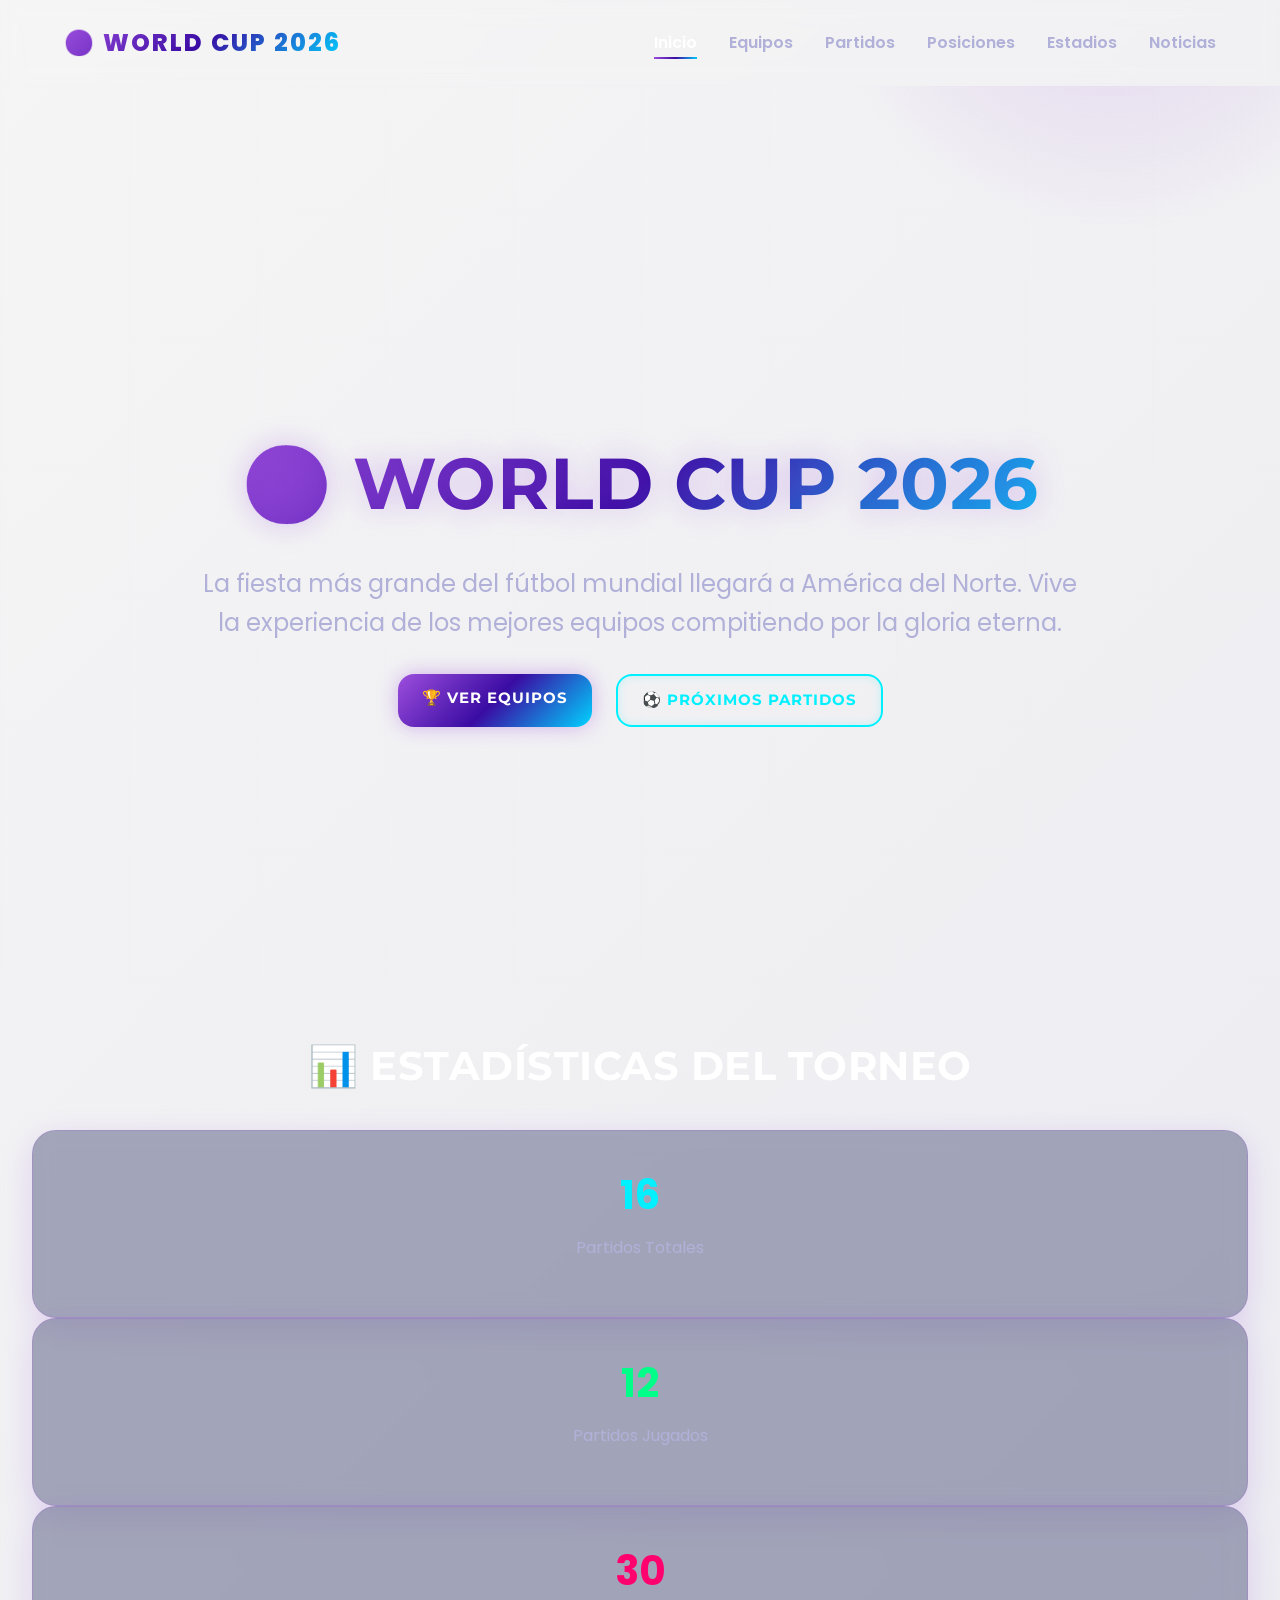
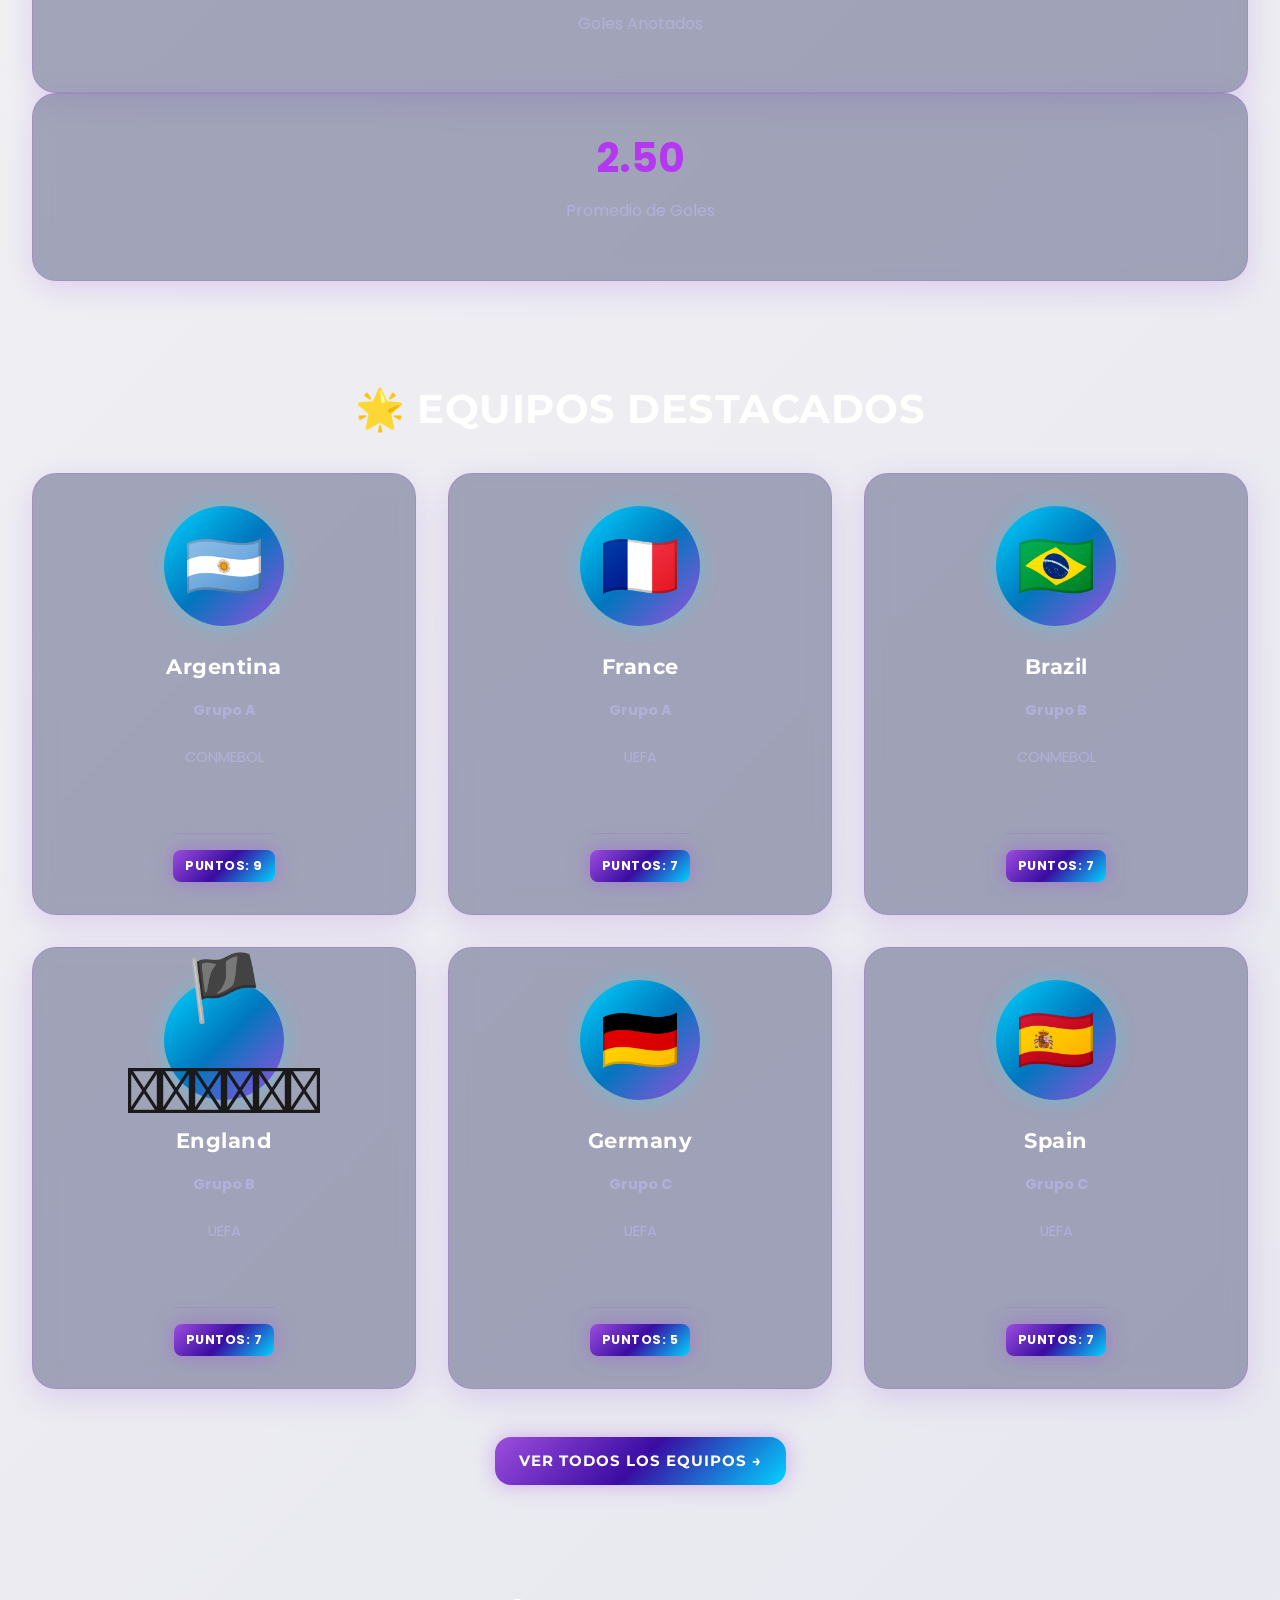
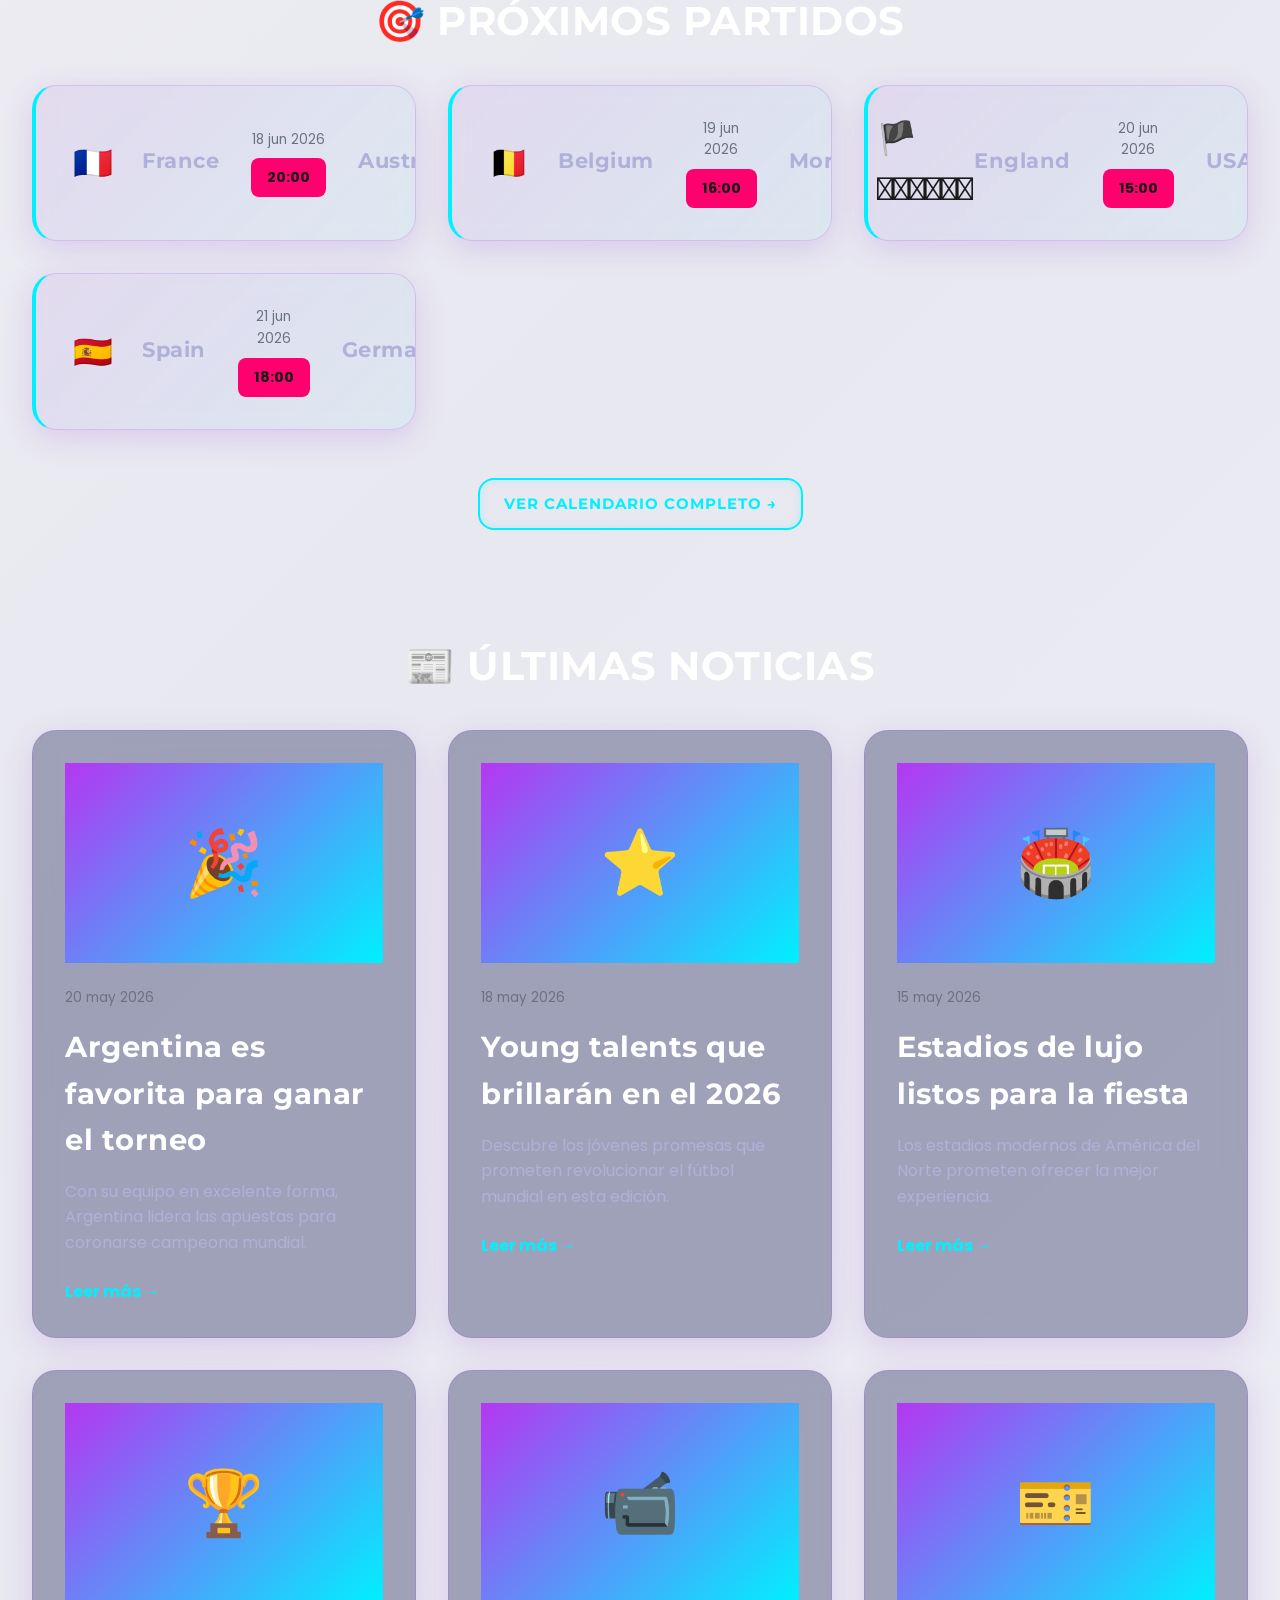
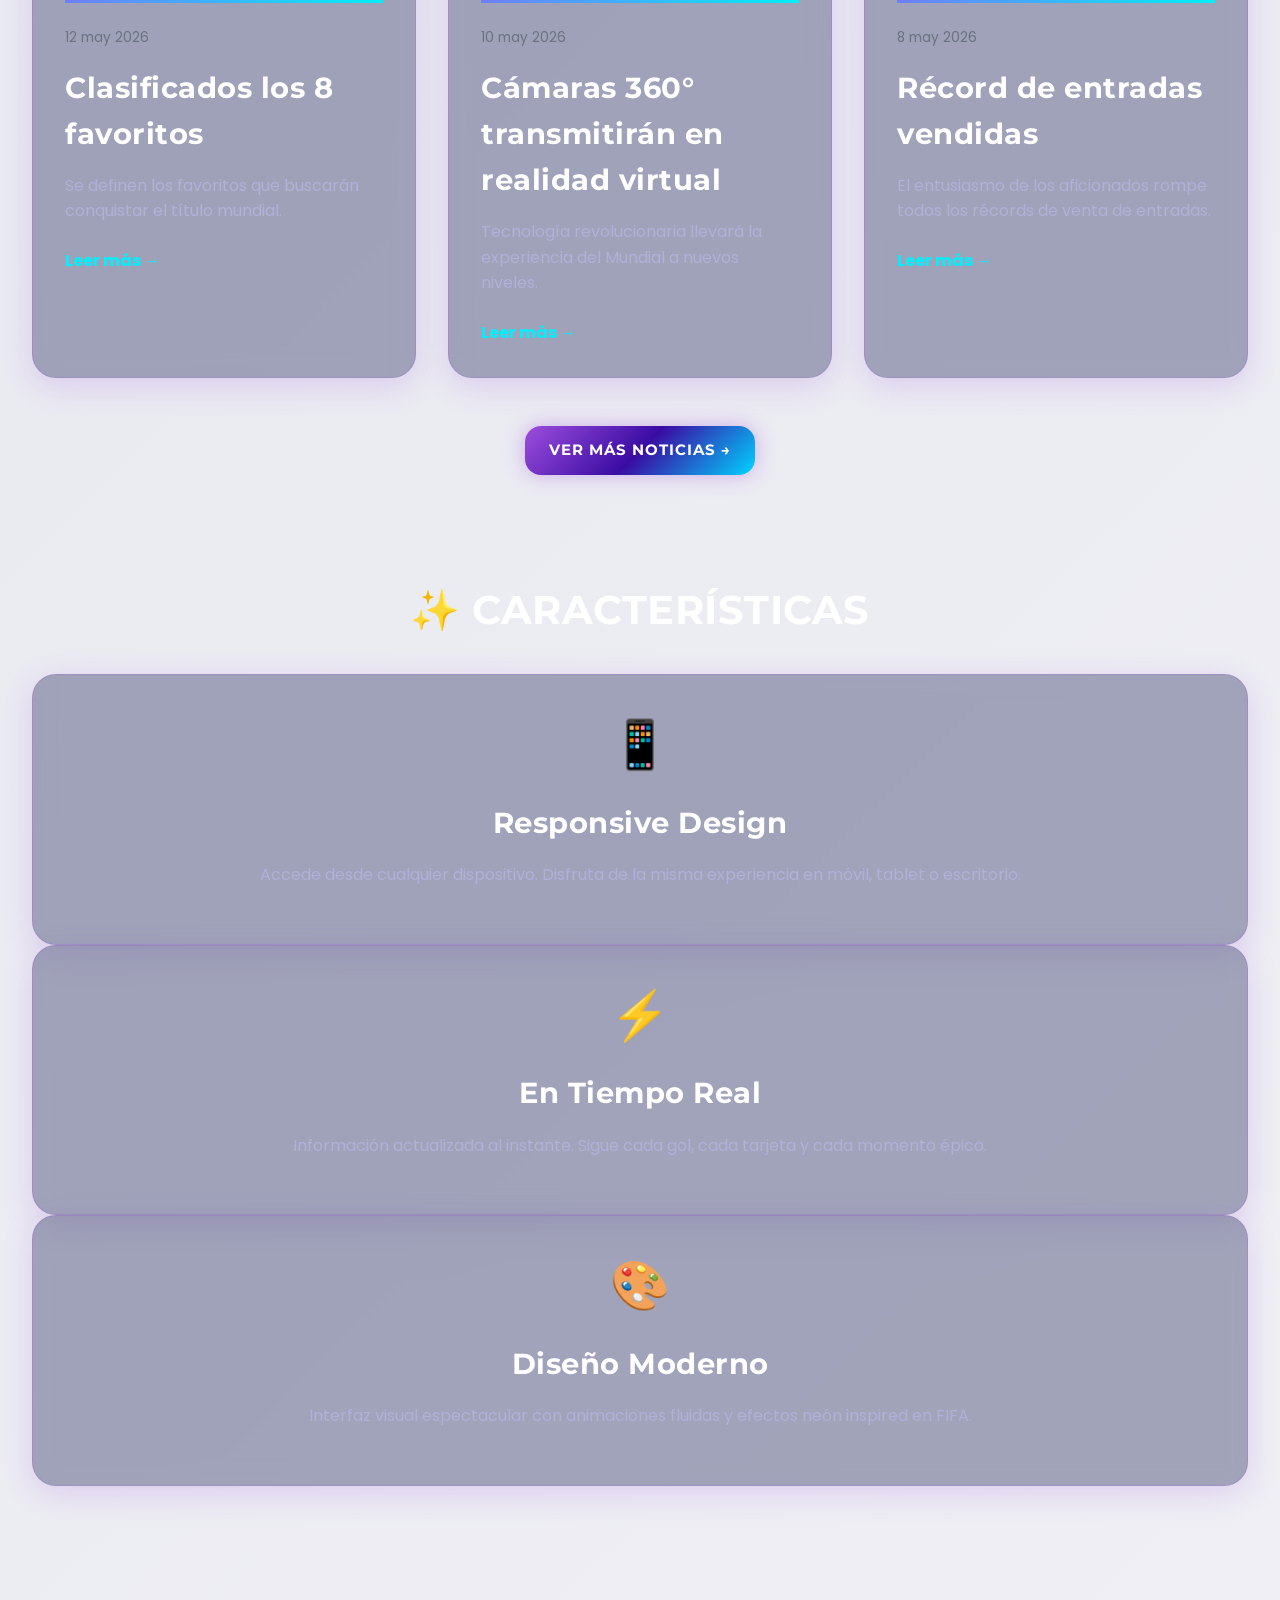
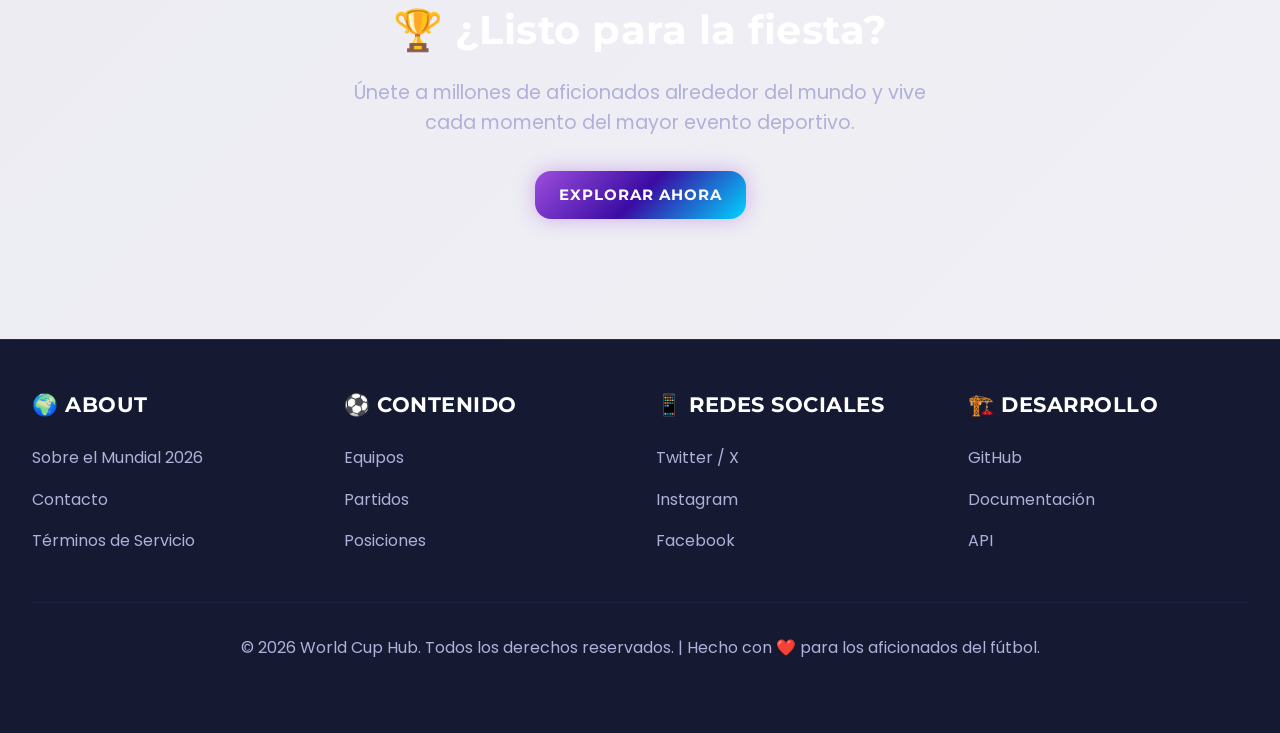
==== index.html @ 39914331 "Commit inicial del proyecto" ====
<!DOCTYPE html>
<html lang="es">
<head>
  <meta charset="UTF-8" />
  <meta name="viewport" content="width=device-width, initial-scale=1.0" />
  <meta name="description" content="World Cup 2026 Hub - Tu fuente oficial de información del Mundial" />
  <meta name="keywords" content="World Cup 2026, Qatar, Fútbol, FIFA" />
  <meta name="author" content="World Cup 2026 Hub" />

  <!-- Favicon (Emoji) -->
  <link rel="icon" href="data:image/svg+xml,<svg xmlns='http://www.w3.org/2000/svg' viewBox='0 0 100 100'><text y='75' font-size='75'>⚽</text></svg>" />

  <!-- Título -->
  <title>⚽ World Cup 2026 Hub - Seguimiento Oficial del Mundial</title>

  <!-- Google Fonts -->
  <link rel="preconnect" href="https://fonts.googleapis.com" />
  <link rel="preconnect" href="https://fonts.gstatic.com" crossorigin />
  <link
    href="https://fonts.googleapis.com/css2?family=Poppins:wght@300;400;600;700;800&family=Montserrat:wght@400;700;800;900&family=Bebas+Neue&display=swap"
    rel="stylesheet"
  />

  <!-- CSS -->
  <link rel="stylesheet" href="css/styles.css" />
  <link rel="stylesheet" href="css/animations.css" />
  <link rel="stylesheet" href="css/responsive.css" />

  <!-- Meta tags para redes sociales -->
  <meta property="og:title" content="World Cup 2026 Hub" />
  <meta property="og:description" content="Tu fuente oficial de información del Mundial FIFA 2026" />
  <meta property="og:type" content="website" />
</head>
<body>
  <!-- ===== NAVBAR ===== -->
  <navbar>
    <div class="container">
      <div class="navbar">
        <a href="index.html" class="nav-brand">
          ⚽ World Cup 2026
        </a>

        <ul class="nav-links">
          <li><a href="index.html" class="active">Inicio</a></li>
          <li><a href="pages/teams.html">Equipos</a></li>
          <li><a href="pages/matches.html">Partidos</a></li>
          <li><a href="pages/standings.html">Posiciones</a></li>
          <li><a href="pages/stadiums.html">Estadios</a></li>
          <li><a href="pages/news.html">Noticias</a></li>
        </ul>
      </div>
    </div>
  </navbar>

  <!-- ===== HERO SECTION ===== -->
  <section class="hero">
    <div class="container">
      <div class="hero-content">
        <h1>🌍 WORLD CUP 2026</h1>

        <p>
          La fiesta más grande del fútbol mundial llegará a América del Norte.
          Vive la experiencia de los mejores equipos compitiendo por la gloria eterna.
        </p>

        <div class="hero-buttons">
          <a href="pages/teams.html" class="btn btn-primary">
            🏆 VER EQUIPOS
          </a>
          <a href="pages/matches.html" class="btn btn-secondary">
            ⚽ PRÓXIMOS PARTIDOS
          </a>
        </div>
      </div>
    </div>
  </section>

  <!-- ===== ESTADÍSTICAS ===== -->
  <section class="section">
    <div class="container">
      <h2 class="text-center" style="margin-bottom: 2rem;">📊 ESTADÍSTICAS DEL TORNEO</h2>
      <div id="stats-container"></div>
    </div>
  </section>

  <!-- ===== EQUIPOS DESTACADOS ===== -->
  <section class="section">
    <div class="container">
      <h2 class="text-center" style="margin-bottom: 2rem;">🌟 EQUIPOS DESTACADOS</h2>
      <div id="teams-grid" class="grid"></div>

      <div style="text-align: center; margin-top: 2rem;">
        <a href="pages/teams.html" class="btn btn-primary">VER TODOS LOS EQUIPOS →</a>
      </div>
    </div>
  </section>

  <!-- ===== PRÓXIMOS PARTIDOS ===== -->
  <section class="section">
    <div class="container">
      <h2 class="text-center" style="margin-bottom: 2rem;">🎯 PRÓXIMOS PARTIDOS</h2>
      <div id="matches-grid" class="grid"></div>

      <div style="text-align: center; margin-top: 2rem;">
        <a href="pages/matches.html" class="btn btn-secondary">VER CALENDARIO COMPLETO →</a>
      </div>
    </div>
  </section>

  <!-- ===== NOTICIAS ===== -->
  <section class="section">
    <div class="container">
      <h2 class="text-center" style="margin-bottom: 2rem;">📰 ÚLTIMAS NOTICIAS</h2>
      <div id="news-grid" class="grid"></div>

      <div style="text-align: center; margin-top: 2rem;">
        <a href="pages/news.html" class="btn btn-primary">VER MÁS NOTICIAS →</a>
      </div>
    </div>
  </section>

  <!-- ===== CARACTERÍSTICAS ===== -->
  <section class="section">
    <div class="container">
      <h2 class="text-center" style="margin-bottom: 2rem;">✨ CARACTERÍSTICAS</h2>

      <div class="grid-3">
        <div class="card">
          <div style="font-size: 3rem; text-align: center; margin-bottom: 1rem;">📱</div>
          <h3 style="text-align: center; color: var(--text-primary); margin-bottom: 1rem;">Responsive Design</h3>
          <p style="text-align: center;">
            Accede desde cualquier dispositivo. Disfruta de la misma experiencia en móvil, tablet o escritorio.
          </p>
        </div>

        <div class="card">
          <div style="font-size: 3rem; text-align: center; margin-bottom: 1rem;">⚡</div>
          <h3 style="text-align: center; color: var(--text-primary); margin-bottom: 1rem;">En Tiempo Real</h3>
          <p style="text-align: center;">
            Información actualizada al instante. Sigue cada gol, cada tarjeta y cada momento épico.
          </p>
        </div>

        <div class="card">
          <div style="font-size: 3rem; text-align: center; margin-bottom: 1rem;">🎨</div>
          <h3 style="text-align: center; color: var(--text-primary); margin-bottom: 1rem;">Diseño Moderno</h3>
          <p style="text-align: center;">
            Interfaz visual espectacular con animaciones fluidas y efectos neón inspired en FIFA.
          </p>
        </div>
      </div>
    </div>
  </section>

  <!-- ===== CTA FINAL ===== -->
  <section class="section" style="text-align: center; padding: 4rem 0;">
    <div class="container">
      <h2 style="margin-bottom: 1rem;">🏆 ¿Listo para la fiesta?</h2>
      <p style="font-size: 1.2rem; margin-bottom: 2rem; max-width: 600px; margin-left: auto; margin-right: auto;">
        Únete a millones de aficionados alrededor del mundo y vive cada momento del mayor evento deportivo.
      </p>

      <a href="pages/teams.html" class="btn btn-primary btn-glow">EXPLORAR AHORA</a>
    </div>
  </section>

  <!-- ===== FOOTER ===== -->
  <footer>
    <div class="container">
      <div class="footer-content">
        <div class="footer-section">
          <h4>🌍 ABOUT</h4>
          <ul>
            <li><a href="#">Sobre el Mundial 2026</a></li>
            <li><a href="#">Contacto</a></li>
            <li><a href="#">Términos de Servicio</a></li>
          </ul>
        </div>

        <div class="footer-section">
          <h4>⚽ CONTENIDO</h4>
          <ul>
            <li><a href="pages/teams.html">Equipos</a></li>
            <li><a href="pages/matches.html">Partidos</a></li>
            <li><a href="pages/standings.html">Posiciones</a></li>
          </ul>
        </div>

        <div class="footer-section">
          <h4>📱 REDES SOCIALES</h4>
          <ul>
            <li><a href="#">Twitter / X</a></li>
            <li><a href="#">Instagram</a></li>
            <li><a href="#">Facebook</a></li>
          </ul>
        </div>

        <div class="footer-section">
          <h4>🏗️ DESARROLLO</h4>
          <ul>
            <li><a href="#">GitHub</a></li>
            <li><a href="#">Documentación</a></li>
            <li><a href="#">API</a></li>
          </ul>
        </div>
      </div>

      <div class="footer-bottom">
        <p>© 2026 World Cup Hub. Todos los derechos reservados. | Hecho con ❤️ para los aficionados del fútbol.</p>
      </div>
    </div>
  </footer>

  <!-- Scripts -->
  <script src="js/api.js"></script>
  <script src="js/app.js"></script>
</body>
</html>
---- css/styles.css ----
/* ==========================================
   WORLD CUP 2026 HUB - Estilos Principales
   ========================================== */

/* ===== VARIABLES CSS ===== */
:root {
  /* Colores principales */
  --primary-dark: #0a0e27;
  --secondary-dark: #1a1f3a;
  --tertiary-dark: #2d3561;
  
  /* Gradientes neón */
  --gradient-primary: linear-gradient(135deg, #9d4edd 0%, #3a0ca3 50%, #00d4ff 100%);
  --gradient-secondary: linear-gradient(135deg, #ff006e 0%, #fb5607 50%, #ffbe0b 100%);
  --gradient-accent: linear-gradient(135deg, #00d4ff 0%, #0077be 50%, #9d4edd 100%);
  
  /* Colores neón */
  --neon-cyan: #00f0ff;
  --neon-purple: #b537f2;
  --neon-pink: #ff006e;
  --neon-green: #00ff88;
  --neon-orange: #ff6b00;
  
  /* Colores de texto */
  --text-primary: #ffffff;
  --text-secondary: #b0b0d9;
  --text-tertiary: #6b7280;
  
  /* Sombras y efectos */
  --shadow-sm: 0 4px 15px rgba(157, 78, 221, 0.1);
  --shadow-md: 0 8px 30px rgba(157, 78, 221, 0.2);
  --shadow-lg: 0 15px 50px rgba(157, 78, 221, 0.3);
  --glow-sm: 0 0 10px rgba(0, 240, 255, 0.3);
  --glow-md: 0 0 20px rgba(157, 78, 221, 0.5);
  
  /* Espaciados */
  --spacing-xs: 0.5rem;
  --spacing-sm: 1rem;
  --spacing-md: 1.5rem;
  --spacing-lg: 2rem;
  --spacing-xl: 3rem;
  
  /* Border radius */
  --radius-sm: 0.5rem;
  --radius-md: 1rem;
  --radius-lg: 1.5rem;
  
  /* Transiciones */
  --transition-fast: 0.2s ease-in-out;
  --transition-normal: 0.3s ease-in-out;
  --transition-slow: 0.5s ease-in-out;
}

/* ===== RESET Y TIPOGRAFÍA ===== */
* {
  margin: 0;
  padding: 0;
  box-sizing: border-box;
}

html {
  scroll-behavior: smooth;
}

body {
  font-family: 'Poppins', 'Segoe UI', sans-serif;
  background: linear-gradient(135deg, #0a0e27 0%, #1a1f3a 50%, #0f1633 100%);
  background-attachment: fixed;
  color: var(--text-primary);
  line-height: 1.6;
  overflow-x: hidden;
}

/* Eliminamos scrollbar feo y agregamos personalizado */
::-webkit-scrollbar {
  width: 10px;
}

::-webkit-scrollbar-track {
  background: rgba(157, 78, 221, 0.1);
}

::-webkit-scrollbar-thumb {
  background: var(--neon-purple);
  border-radius: 10px;
}

::-webkit-scrollbar-thumb:hover {
  background: var(--neon-cyan);
}

/* ===== TIPOGRAFÍA ===== */
h1, h2, h3, h4, h5, h6 {
  font-family: 'Montserrat', 'Arial Black', sans-serif;
  font-weight: 700;
  letter-spacing: 0.5px;
}

h1 {
  font-size: 3.5rem;
  background: var(--gradient-primary);
  -webkit-background-clip: text;
  -webkit-text-fill-color: transparent;
  background-clip: text;
  text-transform: uppercase;
  text-shadow: 0 0 30px rgba(157, 78, 221, 0.3);
}

h2 {
  font-size: 2.5rem;
  color: var(--text-primary);
  margin-bottom: var(--spacing-lg);
}

h3 {
  font-size: 1.8rem;
  color: var(--text-primary);
}

h4 {
  font-size: 1.3rem;
  color: var(--text-secondary);
}

p {
  color: var(--text-secondary);
  margin-bottom: var(--spacing-md);
}

/* ===== CONTAINER Y LAYOUT ===== */
.container {
  max-width: 1400px;
  margin: 0 auto;
  padding: 0 var(--spacing-lg);
}

.section {
  padding: var(--spacing-xl) 0;
}

/* ===== NAVBAR ===== */
navbar {
  position: sticky;
  top: 0;
  z-index: 1000;
  background: rgba(10, 14, 39, 0.95);
  backdrop-filter: blur(10px);
  border-bottom: 1px solid rgba(157, 78, 221, 0.2);
  box-shadow: 0 4px 30px rgba(0, 0, 0, 0.5);
}

.navbar {
  display: flex;
  justify-content: space-between;
  align-items: center;
  padding: var(--spacing-md) var(--spacing-lg);
}

.nav-brand {
  display: flex;
  align-items: center;
  gap: var(--spacing-sm);
  font-size: 1.5rem;
  font-weight: 800;
  background: var(--gradient-primary);
  -webkit-background-clip: text;
  -webkit-text-fill-color: transparent;
  background-clip: text;
  text-transform: uppercase;
  text-decoration: none;
  letter-spacing: 2px;
}

.nav-brand:hover {
  text-shadow: 0 0 20px rgba(157, 78, 221, 0.5);
}

.nav-links {
  display: flex;
  gap: var(--spacing-lg);
  list-style: none;
}

.nav-links a {
  color: var(--text-secondary);
  text-decoration: none;
  font-weight: 600;
  position: relative;
  transition: color var(--transition-normal);
}

.nav-links a::after {
  content: '';
  position: absolute;
  bottom: -5px;
  left: 0;
  width: 0;
  height: 2px;
  background: var(--gradient-primary);
  transition: width var(--transition-normal);
}

.nav-links a:hover {
  color: var(--text-primary);
}

.nav-links a:hover::after {
  width: 100%;
}

.nav-links a.active {
  color: var(--text-primary);
}

.nav-links a.active::after {
  width: 100%;
}

/* ===== BOTONES ===== */
.btn {
  display: inline-block;
  padding: 0.75rem 1.5rem;
  border: none;
  border-radius: var(--radius-md);
  font-family: 'Montserrat', sans-serif;
  font-weight: 700;
  font-size: 0.95rem;
  cursor: pointer;
  text-decoration: none;
  text-transform: uppercase;
  letter-spacing: 1px;
  transition: all var(--transition-normal);
  position: relative;
  overflow: hidden;
}

.btn::before {
  content: '';
  position: absolute;
  top: 50%;
  left: 50%;
  width: 0;
  height: 0;
  border-radius: 50%;
  background: rgba(255, 255, 255, 0.2);
  transform: translate(-50%, -50%);
  transition: width 0.5s, height 0.5s;
}

.btn:hover::before {
  width: 300px;
  height: 300px;
}

/* Botón primario */
.btn-primary {
  background: var(--gradient-primary);
  color: white;
  box-shadow: 0 0 20px rgba(157, 78, 221, 0.4);
}

.btn-primary:hover {
  box-shadow: 0 0 30px rgba(157, 78, 221, 0.7);
  transform: translateY(-2px);
}

/* Botón secundario */
.btn-secondary {
  background: transparent;
  color: var(--neon-cyan);
  border: 2px solid var(--neon-cyan);
  box-shadow: inset 0 0 10px rgba(0, 240, 255, 0.2);
}

.btn-secondary:hover {
  background: rgba(0, 240, 255, 0.1);
  box-shadow: inset 0 0 20px rgba(0, 240, 255, 0.4);
}

/* Botón outline */
.btn-outline {
  background: transparent;
  color: var(--text-primary);
  border: 2px solid var(--neon-purple);
}

.btn-outline:hover {
  background: var(--neon-purple);
  box-shadow: 0 0 20px rgba(181, 55, 242, 0.6);
}

/* ===== TARJETAS ===== */
.card {
  background: rgba(45, 53, 97, 0.4);
  border: 1px solid rgba(157, 78, 221, 0.2);
  border-radius: var(--radius-lg);
  padding: var(--spacing-lg);
  backdrop-filter: blur(10px);
  box-shadow: var(--shadow-md);
  transition: all var(--transition-normal);
  position: relative;
  overflow: hidden;
}

.card::before {
  content: '';
  position: absolute;
  top: -50%;
  left: -50%;
  width: 200%;
  height: 200%;
  background: radial-gradient(circle, rgba(157, 78, 221, 0.1) 0%, transparent 70%);
  opacity: 0;
  transition: opacity var(--transition-normal);
  pointer-events: none;
}

.card:hover {
  border-color: rgba(157, 78, 221, 0.5);
  box-shadow: 0 0 30px rgba(157, 78, 221, 0.3);
  transform: translateY(-5px);
}

.card:hover::before {
  opacity: 1;
}

/* ===== HERO SECTION ===== */
.hero {
  position: relative;
  height: 100vh;
  display: flex;
  align-items: center;
  justify-content: center;
  overflow: hidden;
  padding-top: 60px;
}

.hero::before {
  content: '';
  position: absolute;
  top: 0;
  left: 0;
  width: 100%;
  height: 100%;
  background: url('data:image/svg+xml,<svg xmlns="http://www.w3.org/2000/svg" viewBox="0 0 1200 600"><defs><pattern id="grid" width="40" height="40" patternUnits="userSpaceOnUse"><path d="M 40 0 L 0 0 0 40" fill="none" stroke="%239d4edd" stroke-width="0.5" opacity="0.1"/></pattern></defs><rect width="1200" height="600" fill="none"/><rect width="1200" height="600" fill="url(%23grid)"/></svg>');
  opacity: 0.1;
  z-index: 1;
}

.hero::after {
  content: '';
  position: absolute;
  top: -50%;
  right: -10%;
  width: 600px;
  height: 600px;
  background: radial-gradient(circle, rgba(157, 78, 221, 0.2) 0%, transparent 70%);
  border-radius: 50%;
  animation: float 20s ease-in-out infinite;
  z-index: 2;
}

.hero-content {
  position: relative;
  z-index: 10;
  text-align: center;
  max-width: 900px;
}

.hero h1 {
  font-size: 4.5rem;
  margin-bottom: var(--spacing-md);
  animation: slideDown 1s ease-out;
}

.hero p {
  font-size: 1.5rem;
  color: var(--text-secondary);
  margin-bottom: var(--spacing-lg);
  animation: slideUp 1s ease-out 0.2s both;
}

.hero-buttons {
  display: flex;
  gap: var(--spacing-md);
  justify-content: center;
  flex-wrap: wrap;
  animation: slideUp 1s ease-out 0.4s both;
}

/* ===== GRID DE TARJETAS ===== */
.grid {
  display: grid;
  grid-template-columns: repeat(auto-fit, minmax(300px, 1fr));
  gap: var(--spacing-lg);
  margin-bottom: var(--spacing-xl);
}

.grid-2 {
  grid-template-columns: repeat(auto-fit, minmax(400px, 1fr));
}

.grid-3 {
  grid-template-columns: repeat(auto-fit, minmax(350px, 1fr));
}

.grid-4 {
  grid-template-columns: repeat(auto-fit, minmax(280px, 1fr));
}

/* ===== EQUIPO CARD ===== */
.team-card {
  display: flex;
  flex-direction: column;
  align-items: center;
  text-align: center;
  padding: var(--spacing-lg);
  cursor: pointer;
}

.team-flag {
  width: 120px;
  height: 120px;
  border-radius: 50%;
  margin-bottom: var(--spacing-md);
  font-size: 4rem;
  display: flex;
  align-items: center;
  justify-content: center;
  background: var(--gradient-accent);
  box-shadow: 0 0 20px rgba(0, 240, 255, 0.3);
  transition: all var(--transition-normal);
}

.team-card:hover .team-flag {
  transform: scale(1.1) rotate(10deg);
  box-shadow: 0 0 30px rgba(0, 240, 255, 0.6);
}

.team-name {
  font-size: 1.3rem;
  font-weight: 700;
  margin-bottom: var(--spacing-sm);
  color: var(--text-primary);
}

.team-info {
  font-size: 0.9rem;
  color: var(--text-tertiary);
  margin-bottom: var(--spacing-md);
}

/* ===== MATCH CARD ===== */
.match-card {
  display: flex;
  align-items: center;
  justify-content: space-between;
  padding: var(--spacing-lg);
  background: linear-gradient(135deg, rgba(157, 78, 221, 0.1) 0%, rgba(0, 212, 255, 0.05) 100%);
  border-left: 4px solid var(--neon-cyan);
  position: relative;
}

.match-team {
  display: flex;
  align-items: center;
  gap: var(--spacing-md);
  flex: 1;
}

.match-team-flag {
  font-size: 2rem;
  width: 50px;
  height: 50px;
  display: flex;
  align-items: center;
  justify-content: center;
}

.match-team-info h4 {
  margin-bottom: 0.25rem;
}

.match-center {
  text-align: center;
  padding: 0 var(--spacing-lg);
  flex: 0.5;
}

.match-time {
  font-size: 0.85rem;
  color: var(--text-tertiary);
  margin-bottom: 0.5rem;
}

.match-status {
  padding: 0.5rem 1rem;
  background: var(--neon-pink);
  border-radius: var(--radius-sm);
  font-weight: 700;
  font-size: 0.9rem;
}

.match-status.finished {
  background: var(--neon-green);
}

/* ===== TABLA DE POSICIONES ===== */
.standings-table {
  width: 100%;
  border-collapse: collapse;
  overflow: hidden;
  border-radius: var(--radius-lg);
}

.standings-table thead {
  background: linear-gradient(90deg, rgba(157, 78, 221, 0.3) 0%, rgba(0, 212, 255, 0.2) 100%);
}

.standings-table th {
  padding: var(--spacing-md);
  text-align: left;
  font-weight: 700;
  color: var(--text-primary);
  border-bottom: 2px solid var(--neon-purple);
}

.standings-table td {
  padding: var(--spacing-md);
  border-bottom: 1px solid rgba(157, 78, 221, 0.1);
  color: var(--text-secondary);
}

.standings-table tbody tr {
  transition: all var(--transition-normal);
}

.standings-table tbody tr:hover {
  background: rgba(157, 78, 221, 0.1);
  transform: scale(1.02);
}

.team-position {
  font-weight: 700;
  color: var(--neon-cyan);
  font-size: 1.1rem;
}

/* ===== SECCIÓN DE NOTICIAS ===== */
.news-card {
  display: flex;
  flex-direction: column;
  overflow: hidden;
}

.news-image {
  width: 100%;
  height: 200px;
  background: linear-gradient(135deg, var(--neon-purple), var(--neon-cyan));
  display: flex;
  align-items: center;
  justify-content: center;
  font-size: 4rem;
  margin-bottom: var(--spacing-md);
}

.news-content h3 {
  margin-bottom: var(--spacing-sm);
  color: var(--text-primary);
}

.news-date {
  font-size: 0.85rem;
  color: var(--text-tertiary);
  margin-bottom: var(--spacing-sm);
}

.news-excerpt {
  color: var(--text-secondary);
  margin-bottom: var(--spacing-md);
  line-height: 1.6;
}

.read-more {
  color: var(--neon-cyan);
  text-decoration: none;
  font-weight: 700;
  display: inline-flex;
  gap: var(--spacing-xs);
  transition: all var(--transition-normal);
}

.read-more:hover {
  gap: var(--spacing-sm);
  color: var(--neon-pink);
}

/* ===== FOOTER ===== */
footer {
  background: rgba(10, 14, 39, 0.95);
  border-top: 1px solid rgba(157, 78, 221, 0.2);
  padding: var(--spacing-xl) 0;
  margin-top: var(--spacing-xl);
}

.footer-content {
  display: grid;
  grid-template-columns: repeat(auto-fit, minmax(250px, 1fr));
  gap: var(--spacing-lg);
  margin-bottom: var(--spacing-lg);
}

.footer-section h4 {
  margin-bottom: var(--spacing-md);
  color: var(--text-primary);
}

.footer-section ul {
  list-style: none;
}

.footer-section ul li {
  margin-bottom: var(--spacing-sm);
}

.footer-section a {
  color: var(--text-secondary);
  text-decoration: none;
  transition: color var(--transition-normal);
}

.footer-section a:hover {
  color: var(--neon-cyan);
}

.footer-bottom {
  text-align: center;
  padding-top: var(--spacing-lg);
  border-top: 1px solid rgba(157, 78, 221, 0.1);
  color: var(--text-tertiary);
}

/* ===== BADGE ===== */
.badge {
  display: inline-block;
  padding: 0.35rem 0.75rem;
  border-radius: var(--radius-sm);
  font-size: 0.8rem;
  font-weight: 700;
  text-transform: uppercase;
  letter-spacing: 0.5px;
}

.badge-primary {
  background: var(--gradient-primary);
  color: white;
  box-shadow: var(--glow-md);
}

.badge-secondary {
  background: rgba(0, 240, 255, 0.2);
  color: var(--neon-cyan);
  border: 1px solid var(--neon-cyan);
}

.badge-success {
  background: rgba(0, 255, 136, 0.2);
  color: var(--neon-green);
  border: 1px solid var(--neon-green);
}

/* ===== UTILIDADES ===== */
.text-center {
  text-align: center;
}

.text-gradient {
  background: var(--gradient-primary);
  -webkit-background-clip: text;
  -webkit-text-fill-color: transparent;
  background-clip: text;
}

.glow {
  text-shadow: 0 0 10px rgba(157, 78, 221, 0.5);
}

.hidden {
  display: none;
}

/* ===== ESTADOS ===== */
.loading {
  text-align: center;
  padding: var(--spacing-xl);
  animation: pulse 2s ease-in-out infinite;
}

.error {
  background: rgba(255, 0, 110, 0.1);
  border: 1px solid var(--neon-pink);
  border-radius: var(--radius-md);
  padding: var(--spacing-md);
  color: var(--neon-pink);
  margin-bottom: var(--spacing-md);
}

.success {
  background: rgba(0, 255, 136, 0.1);
  border: 1px solid var(--neon-green);
  border-radius: var(--radius-md);
  padding: var(--spacing-md);
  color: var(--neon-green);
  margin-bottom: var(--spacing-md);
}
---- css/animations.css ----
/* ==========================================
   ANIMACIONES - World Cup 2026 Hub
   ========================================== */

/* ===== ANIMACIONES DE ENTRADA ===== */
@keyframes slideDown {
  from {
    opacity: 0;
    transform: translateY(-30px);
  }
  to {
    opacity: 1;
    transform: translateY(0);
  }
}

@keyframes slideUp {
  from {
    opacity: 0;
    transform: translateY(30px);
  }
  to {
    opacity: 1;
    transform: translateY(0);
  }
}

@keyframes slideInLeft {
  from {
    opacity: 0;
    transform: translateX(-50px);
  }
  to {
    opacity: 1;
    transform: translateX(0);
  }
}

@keyframes slideInRight {
  from {
    opacity: 0;
    transform: translateX(50px);
  }
  to {
    opacity: 1;
    transform: translateX(0);
  }
}

@keyframes fadeIn {
  from {
    opacity: 0;
  }
  to {
    opacity: 1;
  }
}

@keyframes scaleIn {
  from {
    opacity: 0;
    transform: scale(0.9);
  }
  to {
    opacity: 1;
    transform: scale(1);
  }
}

/* ===== ANIMACIONES CONTINUAS ===== */
@keyframes float {
  0%, 100% {
    transform: translateY(0px);
  }
  50% {
    transform: translateY(-20px);
  }
}

@keyframes pulse {
  0%, 100% {
    opacity: 1;
  }
  50% {
    opacity: 0.5;
  }
}

@keyframes glow {
  0%, 100% {
    box-shadow: 0 0 20px rgba(157, 78, 221, 0.4);
  }
  50% {
    box-shadow: 0 0 40px rgba(157, 78, 221, 0.8);
  }
}

@keyframes shimmer {
  0% {
    background-position: -1000px 0;
  }
  100% {
    background-position: 1000px 0;
  }
}

/* ===== ANIMACIONES DE ROTACIÓN ===== */
@keyframes spin {
  from {
    transform: rotate(0deg);
  }
  to {
    transform: rotate(360deg);
  }
}

@keyframes spinReverse {
  from {
    transform: rotate(360deg);
  }
  to {
    transform: rotate(0deg);
  }
}

/* ===== ANIMACIONES DE BOUNCE ===== */
@keyframes bounce {
  0%, 100% {
    transform: translateY(0);
  }
  50% {
    transform: translateY(-10px);
  }
}

@keyframes bounceIn {
  0% {
    opacity: 0;
    transform: scale(0.3);
  }
  50% {
    opacity: 1;
    transform: scale(1.05);
  }
  100% {
    transform: scale(1);
  }
}

/* ===== ANIMACIONES DE NEON ===== */
@keyframes neonGlow {
  0%, 100% {
    text-shadow: 0 0 10px rgba(0, 240, 255, 0.4), 0 0 20px rgba(157, 78, 221, 0.3);
  }
  50% {
    text-shadow: 0 0 20px rgba(0, 240, 255, 0.8), 0 0 40px rgba(157, 78, 221, 0.6);
  }
}

@keyframes neonBorder {
  0%, 100% {
    border-color: rgba(0, 240, 255, 0.3);
    box-shadow: 0 0 10px rgba(0, 240, 255, 0.2);
  }
  50% {
    border-color: rgba(0, 240, 255, 0.8);
    box-shadow: 0 0 20px rgba(0, 240, 255, 0.6);
  }
}

/* ===== ANIMACIONES DE GRADIENTE ===== */
@keyframes gradientShift {
  0% {
    background-position: 0% 50%;
  }
  50% {
    background-position: 100% 50%;
  }
  100% {
    background-position: 0% 50%;
  }
}

@keyframes colorShift {
  0% {
    color: #00f0ff;
  }
  25% {
    color: #b537f2;
  }
  50% {
    color: #ff006e;
  }
  75% {
    color: #00ff88;
  }
  100% {
    color: #00f0ff;
  }
}

/* ===== ANIMACIONES DE HOVER ===== */
@keyframes cardHoverFloat {
  0%, 100% {
    transform: translateY(0px);
  }
  50% {
    transform: translateY(-8px);
  }
}

@keyframes cardBorderGlow {
  0%, 100% {
    border-color: rgba(157, 78, 221, 0.2);
  }
  50% {
    border-color: rgba(0, 240, 255, 0.6);
  }
}

/* ===== CLASES DE ANIMACIÓN ===== */
.animate-slide-down {
  animation: slideDown 0.6s ease-out;
}

.animate-slide-up {
  animation: slideUp 0.6s ease-out;
}

.animate-slide-in-left {
  animation: slideInLeft 0.6s ease-out;
}

.animate-slide-in-right {
  animation: slideInRight 0.6s ease-out;
}

.animate-fade-in {
  animation: fadeIn 0.6s ease-out;
}

.animate-scale-in {
  animation: scaleIn 0.6s ease-out;
}

.animate-float {
  animation: float 6s ease-in-out infinite;
}

.animate-pulse {
  animation: pulse 2s ease-in-out infinite;
}

.animate-glow {
  animation: glow 2s ease-in-out infinite;
}

.animate-spin {
  animation: spin 2s linear infinite;
}

.animate-bounce {
  animation: bounce 0.6s ease-in-out;
}

.animate-neon-glow {
  animation: neonGlow 2s ease-in-out infinite;
}

/* ===== STAGGER ANIMATIONS (Para múltiples elementos) ===== */
.stagger-container > * {
  animation: slideUp 0.6s ease-out both;
}

.stagger-container > *:nth-child(1) { animation-delay: 0s; }
.stagger-container > *:nth-child(2) { animation-delay: 0.1s; }
.stagger-container > *:nth-child(3) { animation-delay: 0.2s; }
.stagger-container > *:nth-child(4) { animation-delay: 0.3s; }
.stagger-container > *:nth-child(5) { animation-delay: 0.4s; }
.stagger-container > *:nth-child(6) { animation-delay: 0.5s; }
.stagger-container > *:nth-child(7) { animation-delay: 0.6s; }
.stagger-container > *:nth-child(8) { animation-delay: 0.7s; }
.stagger-container > *:nth-child(n+9) { animation-delay: 0.8s; }

/* ===== ANIMACIONES DE LOADING ===== */
.spinner {
  width: 50px;
  height: 50px;
  border: 4px solid rgba(157, 78, 221, 0.2);
  border-top-color: var(--neon-cyan);
  border-radius: 50%;
  animation: spin 1s linear infinite;
}

.skeleton {
  background: linear-gradient(90deg, 
    rgba(157, 78, 221, 0.1) 0%,
    rgba(0, 240, 255, 0.1) 50%,
    rgba(157, 78, 221, 0.1) 100%
  );
  background-size: 200% 100%;
  animation: shimmer 2s infinite;
}

/* ===== ANIMACIONES DE PÁGINA ===== */
@keyframes pageEnter {
  from {
    opacity: 0;
    transform: translateY(20px);
  }
  to {
    opacity: 1;
    transform: translateY(0);
  }
}

.page-enter {
  animation: pageEnter 0.5s ease-out;
}

/* ===== ANIMACIONES DE BOTONES ===== */
@keyframes buttonPulse {
  0% {
    box-shadow: 0 0 0 0 rgba(157, 78, 221, 0.7);
  }
  70% {
    box-shadow: 0 0 0 10px rgba(157, 78, 221, 0);
  }
  100% {
    box-shadow: 0 0 0 0 rgba(157, 78, 221, 0);
  }
}

.btn-pulse {
  animation: buttonPulse 2s infinite;
}

@keyframes buttonGlow {
  0%, 100% {
    box-shadow: 0 0 20px rgba(157, 78, 221, 0.4);
  }
  50% {
    box-shadow: 0 0 40px rgba(157, 78, 221, 0.8), 0 0 60px rgba(0, 240, 255, 0.4);
  }
}

.btn-glow {
  animation: buttonGlow 2s ease-in-out infinite;
}

/* ===== ANIMACIÓN DE FONDO ===== */
@keyframes backgroundShift {
  0% {
    background-position: 0% 50%;
  }
  50% {
    background-position: 100% 50%;
  }
  100% {
    background-position: 0% 50%;
  }
}

body.animate-bg {
  background-size: 400% 400%;
  animation: backgroundShift 15s ease infinite;
}

/* ===== MEDIA QUERIES PARA ANIMACIONES ===== */
@media (prefers-reduced-motion: reduce) {
  * {
    animation-duration: 0.01ms !important;
    animation-iteration-count: 1 !important;
    transition-duration: 0.01ms !important;
  }
}

/* ===== ANIMACIONES DE TRANSICIÓN ===== */
.transition-all {
  transition: all 0.3s ease-in-out;
}

.transition-fast {
  transition: all 0.2s ease-in-out;
}

.transition-slow {
  transition: all 0.5s ease-in-out;
}
---- css/responsive.css ----
/* ==========================================
   RESPONSIVE DESIGN - World Cup 2026 Hub
   ========================================== */

/* ===== TABLET (768px - 1024px) ===== */
@media (max-width: 1024px) {
  h1 {
    font-size: 3rem;
  }

  h2 {
    font-size: 2rem;
  }

  h3 {
    font-size: 1.5rem;
  }

  .container {
    padding: 0 var(--spacing-md);
  }

  .nav-links {
    gap: var(--spacing-md);
  }

  .hero {
    height: auto;
    padding: 100px var(--spacing-lg) var(--spacing-xl);
  }

  .hero h1 {
    font-size: 3rem;
  }

  .hero p {
    font-size: 1.2rem;
  }

  .grid-2 {
    grid-template-columns: 1fr;
  }

  .grid {
    grid-template-columns: repeat(auto-fit, minmax(250px, 1fr));
  }

  .match-card {
    flex-direction: column;
    gap: var(--spacing-md);
    text-align: center;
  }

  .match-team {
    justify-content: center;
    flex: 1;
  }

  .match-center {
    padding: var(--spacing-md) 0;
  }

  .standings-table {
    font-size: 0.9rem;
  }

  .standings-table th,
  .standings-table td {
    padding: var(--spacing-sm) var(--spacing-md);
  }
}

/* ===== MOBILE GRANDE (481px - 767px) ===== */
@media (max-width: 768px) {
  :root {
    --spacing-lg: 1.5rem;
    --spacing-xl: 2rem;
  }

  h1 {
    font-size: 2.2rem;
  }

  h2 {
    font-size: 1.5rem;
  }

  h3 {
    font-size: 1.2rem;
  }

  /* NAVBAR */
  .navbar {
    padding: var(--spacing-md);
    flex-wrap: wrap;
    gap: var(--spacing-md);
  }

  .nav-brand {
    font-size: 1.1rem;
    letter-spacing: 1px;
  }

  .nav-links {
    flex-wrap: wrap;
    gap: var(--spacing-md);
    width: 100%;
    justify-content: center;
    order: 2;
  }

  /* HERO */
  .hero {
    height: auto;
    padding: 80px var(--spacing-md) var(--spacing-lg);
  }

  .hero h1 {
    font-size: 2rem;
  }

  .hero p {
    font-size: 1rem;
  }

  .hero-buttons {
    gap: var(--spacing-sm);
  }

  .btn {
    padding: 0.6rem 1.2rem;
    font-size: 0.85rem;
  }

  /* GRIDS */
  .grid,
  .grid-2,
  .grid-3,
  .grid-4 {
    grid-template-columns: 1fr;
    gap: var(--spacing-md);
  }

  /* TARJETAS */
  .card {
    padding: var(--spacing-md);
  }

  .team-flag {
    width: 80px;
    height: 80px;
    font-size: 3rem;
  }

  .team-card {
    padding: var(--spacing-md);
  }

  /* MATCH CARD */
  .match-card {
    flex-direction: column;
    gap: var(--spacing-md);
    text-align: center;
    padding: var(--spacing-md);
    border-left: none;
    border-top: 4px solid var(--neon-cyan);
  }

  .match-team {
    justify-content: center;
    flex: 1;
  }

  .match-center {
    padding: var(--spacing-md) 0;
    flex: 1;
  }

  /* TABLA */
  .standings-table {
    font-size: 0.8rem;
  }

  .standings-table th,
  .standings-table td {
    padding: var(--spacing-sm);
  }

  /* FOOTER */
  .footer-content {
    grid-template-columns: 1fr;
  }

  .footer-section {
    text-align: center;
  }

  /* SECCIÓN */
  .section {
    padding: var(--spacing-lg) 0;
  }
}

/* ===== MOBILE PEQUEÑO (320px - 480px) ===== */
@media (max-width: 480px) {
  :root {
    --spacing-md: 1rem;
    --spacing-lg: 1.5rem;
    --spacing-xl: 1.5rem;
  }

  html {
    font-size: 14px;
  }

  h1 {
    font-size: 1.8rem;
  }

  h2 {
    font-size: 1.3rem;
  }

  h3 {
    font-size: 1.1rem;
  }

  h4 {
    font-size: 1rem;
  }

  /* NAVBAR */
  .navbar {
    padding: var(--spacing-sm);
  }

  .nav-brand {
    font-size: 0.95rem;
    letter-spacing: 0.5px;
  }

  .nav-links {
    gap: var(--spacing-sm);
  }

  .nav-links a {
    font-size: 0.85rem;
  }

  /* HERO */
  .hero {
    height: auto;
    padding: 60px var(--spacing-sm) var(--spacing-lg);
  }

  .hero h1 {
    font-size: 1.6rem;
  }

  .hero p {
    font-size: 0.9rem;
    margin-bottom: var(--spacing-md);
  }

  .hero-buttons {
    flex-direction: column;
    gap: var(--spacing-sm);
  }

  .btn {
    width: 100%;
    padding: 0.6rem 1rem;
    font-size: 0.8rem;
  }

  /* GRIDS */
  .grid,
  .grid-2,
  .grid-3,
  .grid-4 {
    grid-template-columns: 1fr;
    gap: var(--spacing-sm);
  }

  /* TARJETAS */
  .card {
    padding: var(--spacing-sm);
  }

  .team-flag {
    width: 60px;
    height: 60px;
    font-size: 2.5rem;
  }

  .team-name {
    font-size: 1.1rem;
  }

  .team-info {
    font-size: 0.8rem;
  }

  /* MATCH CARD */
  .match-card {
    padding: var(--spacing-sm);
    gap: var(--spacing-sm);
  }

  .match-team-flag {
    font-size: 1.5rem;
  }

  .match-status {
    padding: 0.4rem 0.8rem;
    font-size: 0.8rem;
  }

  /* TABLA */
  .standings-table {
    font-size: 0.7rem;
  }

  .standings-table th,
  .standings-table td {
    padding: 0.5rem;
  }

  /* NEWS */
  .news-image {
    height: 150px;
  }

  .news-excerpt {
    font-size: 0.9rem;
  }

  /* FOOTER */
  .footer-content {
    grid-template-columns: 1fr;
    gap: var(--spacing-md);
  }

  .footer-section h4 {
    font-size: 1rem;
    margin-bottom: var(--spacing-sm);
  }

  .footer-section a {
    font-size: 0.9rem;
  }

  .footer-bottom {
    font-size: 0.85rem;
  }

  /* SECCIÓN */
  .section {
    padding: var(--spacing-lg) var(--spacing-sm);
  }

  .container {
    padding: 0 var(--spacing-sm);
  }

  /* BADGE */
  .badge {
    padding: 0.3rem 0.6rem;
    font-size: 0.7rem;
  }

  /* OCULTAR ELEMENTOS EN MÓVIL SI ES NECESARIO */
  .hide-mobile {
    display: none;
  }
}

/* ===== ULTRA MOBILE (Menos de 320px) ===== */
@media (max-width: 320px) {
  h1 {
    font-size: 1.5rem;
  }

  h2 {
    font-size: 1.1rem;
  }

  .btn {
    font-size: 0.75rem;
    padding: 0.5rem 0.8rem;
  }

  .team-flag {
    width: 50px;
    height: 50px;
    font-size: 2rem;
  }

  .grid {
    gap: var(--spacing-xs);
  }
}

/* ===== ORIENTACIÓN LANDSCAPE ===== */
@media (max-height: 500px) and (orientation: landscape) {
  .hero {
    height: auto;
    padding: 60px var(--spacing-lg) 60px;
  }

  .navbar {
    padding: var(--spacing-sm) var(--spacing-lg);
  }

  .nav-links {
    gap: var(--spacing-sm);
  }
}

/* ===== PANTALLAS GRANDES (1200px+) ===== */
@media (min-width: 1200px) {
  .container {
    padding: 0 var(--spacing-lg);
  }

  .grid {
    grid-template-columns: repeat(auto-fit, minmax(320px, 1fr));
  }

  .grid-3 {
    grid-template-columns: repeat(3, 1fr);
  }

  .grid-4 {
    grid-template-columns: repeat(4, 1fr);
  }

  .hero {
    padding-top: 80px;
  }
}

/* ===== PANTALLAS ULTRA GRANDES (1400px+) ===== */
@media (min-width: 1400px) {
  :root {
    font-size: 16px;
  }

  h1 {
    font-size: 4rem;
  }

  h2 {
    font-size: 2.8rem;
  }

  .grid-2 {
    grid-template-columns: repeat(2, 1fr);
  }

  .grid-3 {
    grid-template-columns: repeat(3, 1fr);
  }

  .grid-4 {
    grid-template-columns: repeat(4, 1fr);
  }
}

/* ===== PRINT STYLES ===== */
@media print {
  * {
    animation: none !important;
    transition: none !important;
  }

  body {
    background: white;
    color: black;
  }

  .navbar,
  .hero-buttons,
  .btn {
    display: none;
  }

  .page-break {
    page-break-after: always;
  }
}

/* ===== DARK MODE (Si el usuario lo prefiere) ===== */
@media (prefers-color-scheme: dark) {
  /* Los estilos ya son oscuros, así que no hay cambios necesarios */
}

/* ===== LIGHT MODE (Si el usuario lo prefiere) ===== */
@media (prefers-color-scheme: light) {
  /* Opcional: implementar modo claro si se desea */
  body {
    background: linear-gradient(135deg, #f5f5f5 0%, #e8e8f0 50%, #f0f0f5 100%);
    color: #1a1a1a;
  }

  .text-secondary {
    color: #555;
  }
}

/* ===== HOVER Y TOUCH ===== */
@media (hover: hover) {
  .card:hover {
    transform: translateY(-5px);
  }

  .btn:hover {
    transform: translateY(-2px);
  }
}

@media (hover: none) {
  .card:active {
    transform: translateY(-5px);
  }

  .btn:active {
    transform: translateY(-2px);
  }
}

/* ===== ACCESIBILIDAD ===== */
@media (prefers-reduced-motion: reduce) {
  *,
  *::before,
  *::after {
    animation-duration: 0.01ms !important;
    animation-iteration-count: 1 !important;
    transition-duration: 0.01ms !important;
  }
}

/* ===== CONTRASTE ALTO ===== */
@media (prefers-contrast: more) {
  :root {
    --shadow-md: 0 8px 30px rgba(0, 0, 0, 0.5);
    --glow-md: 0 0 20px rgba(157, 78, 221, 0.7);
  }

  .card {
    border-width: 2px;
  }

  .btn {
    border-width: 2px;
  }
}
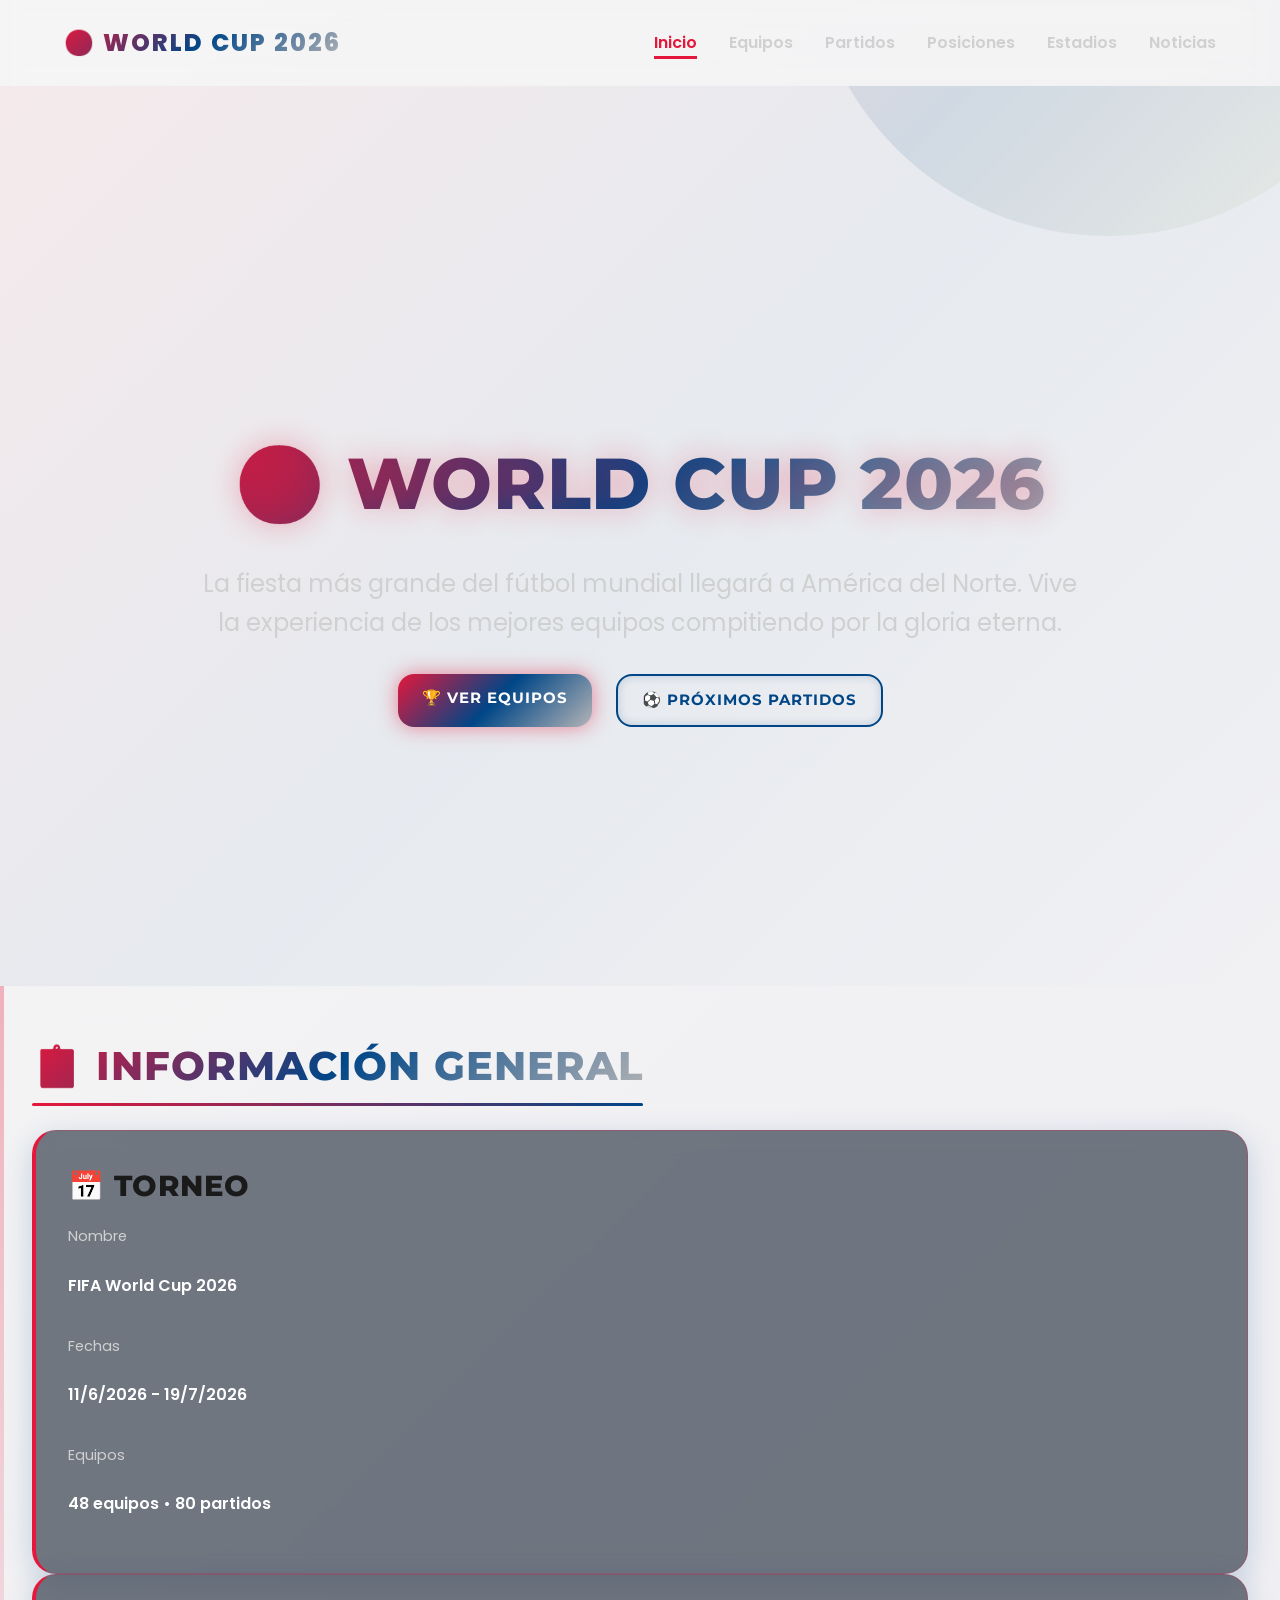
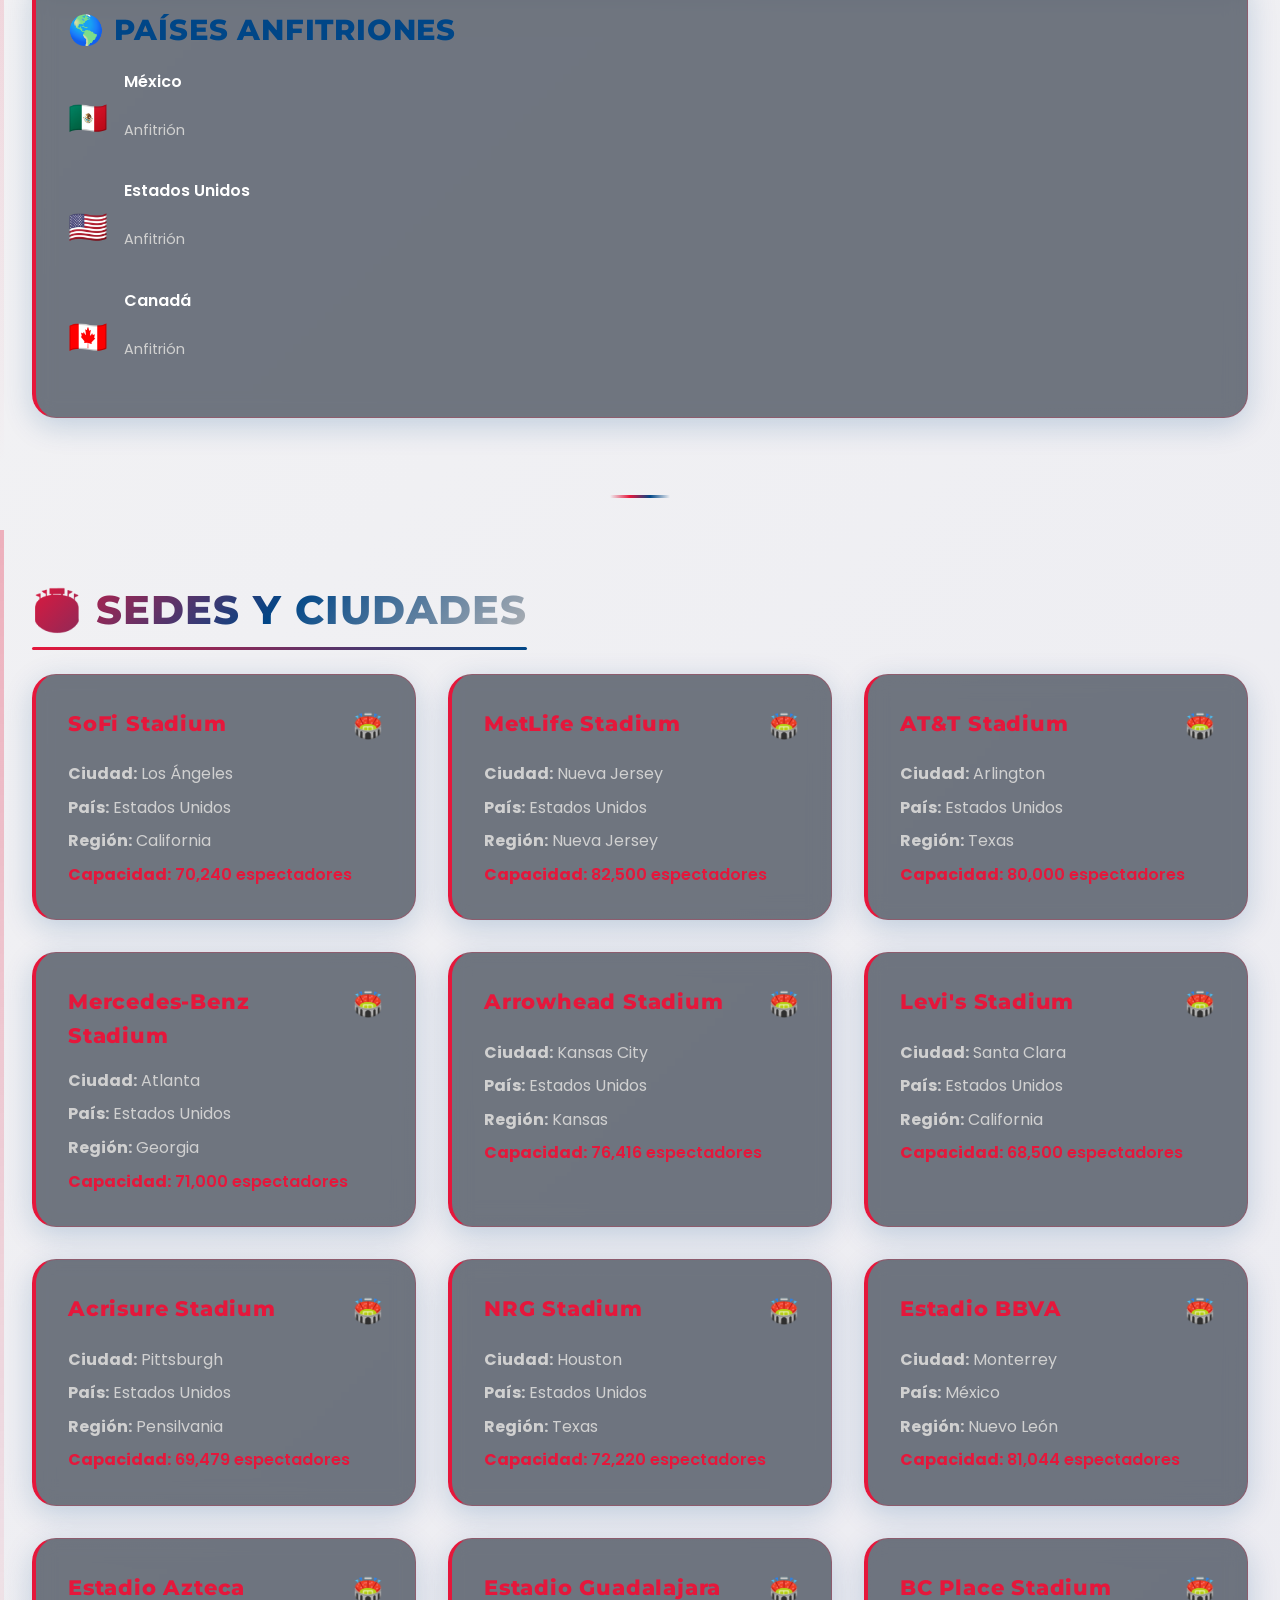
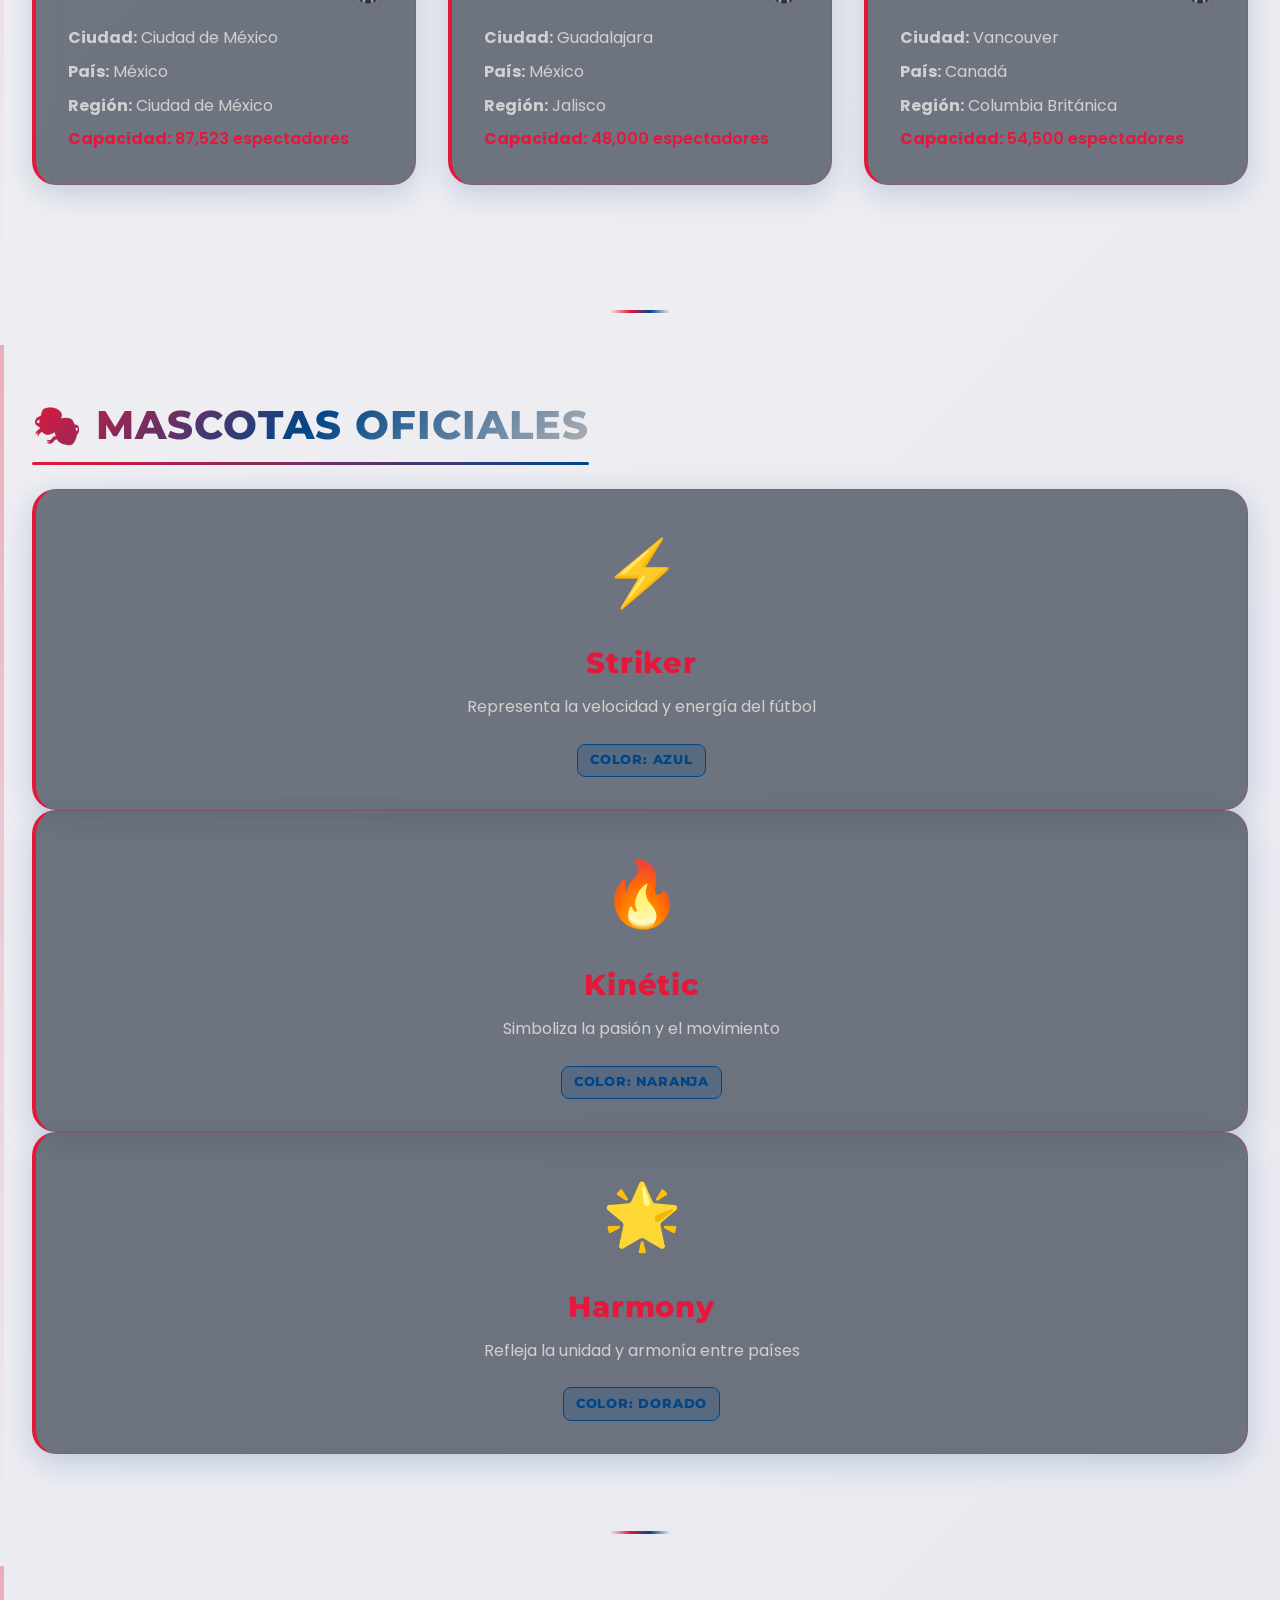
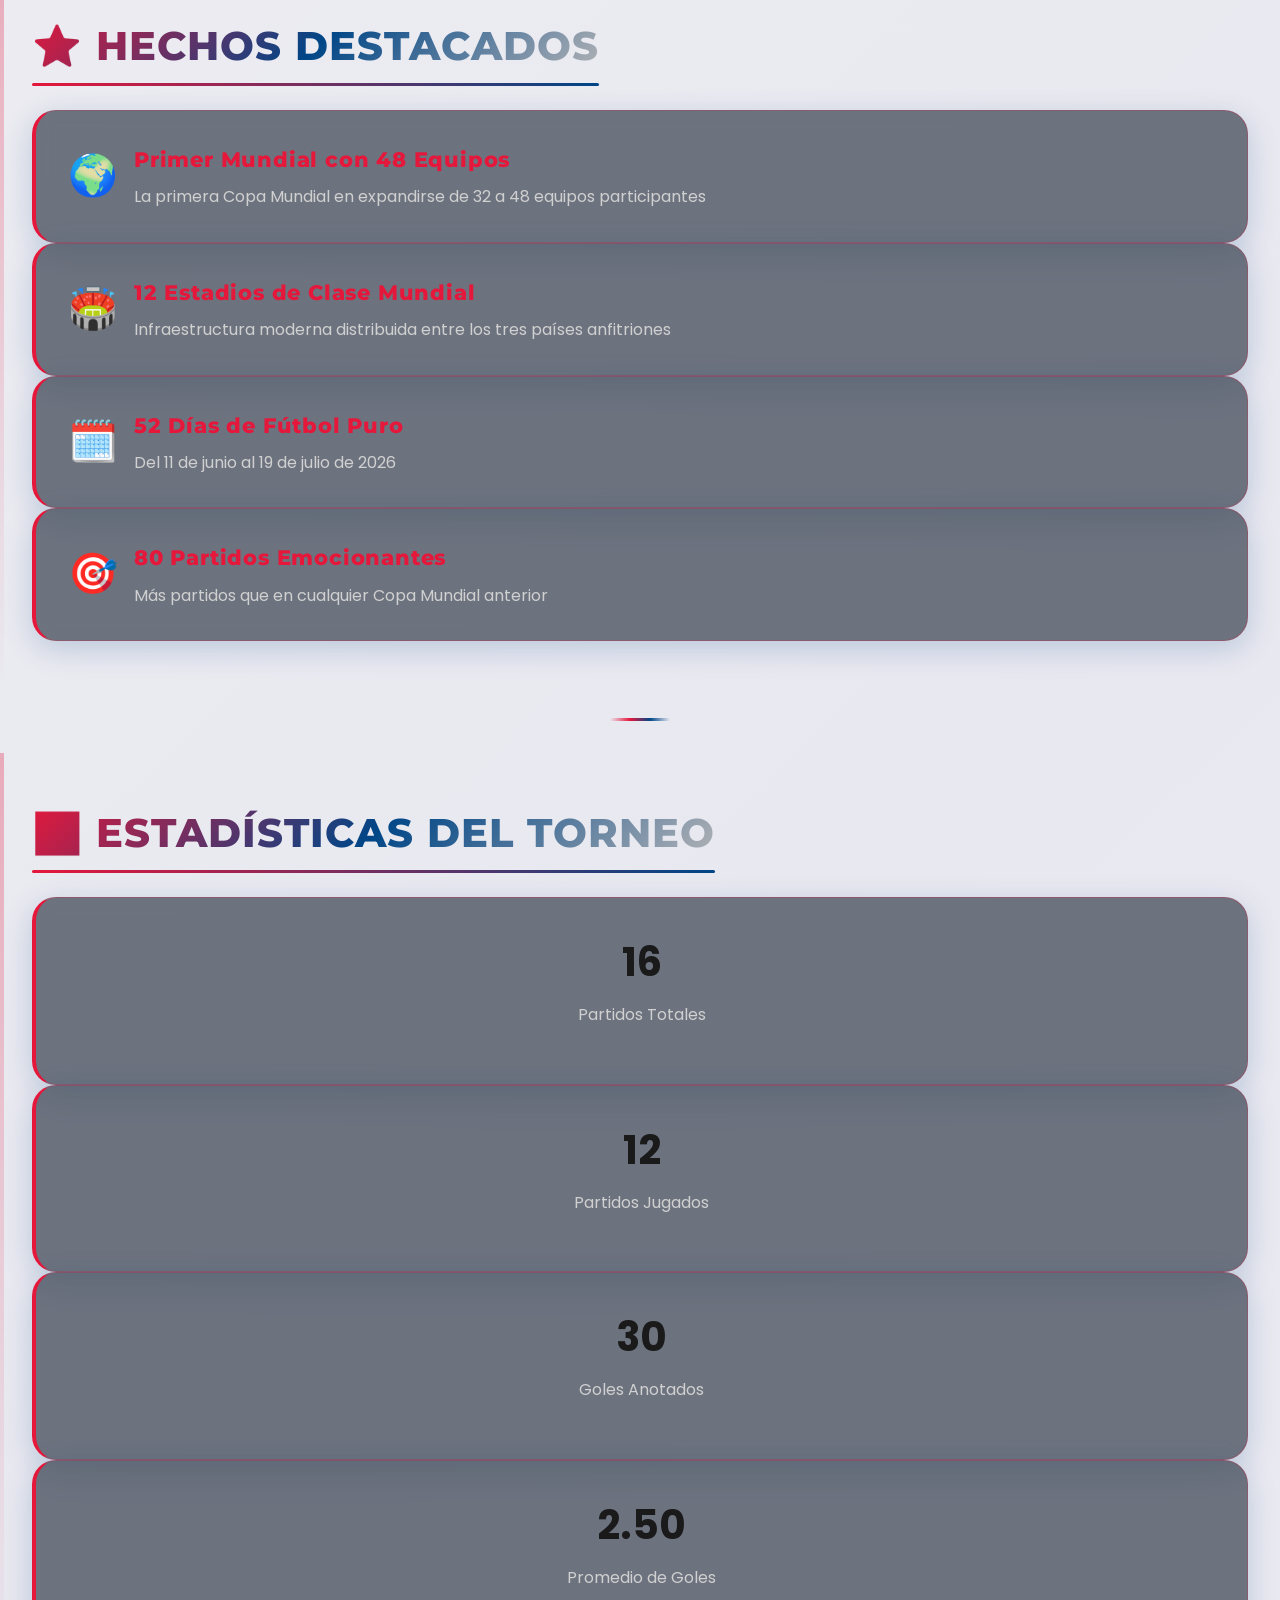
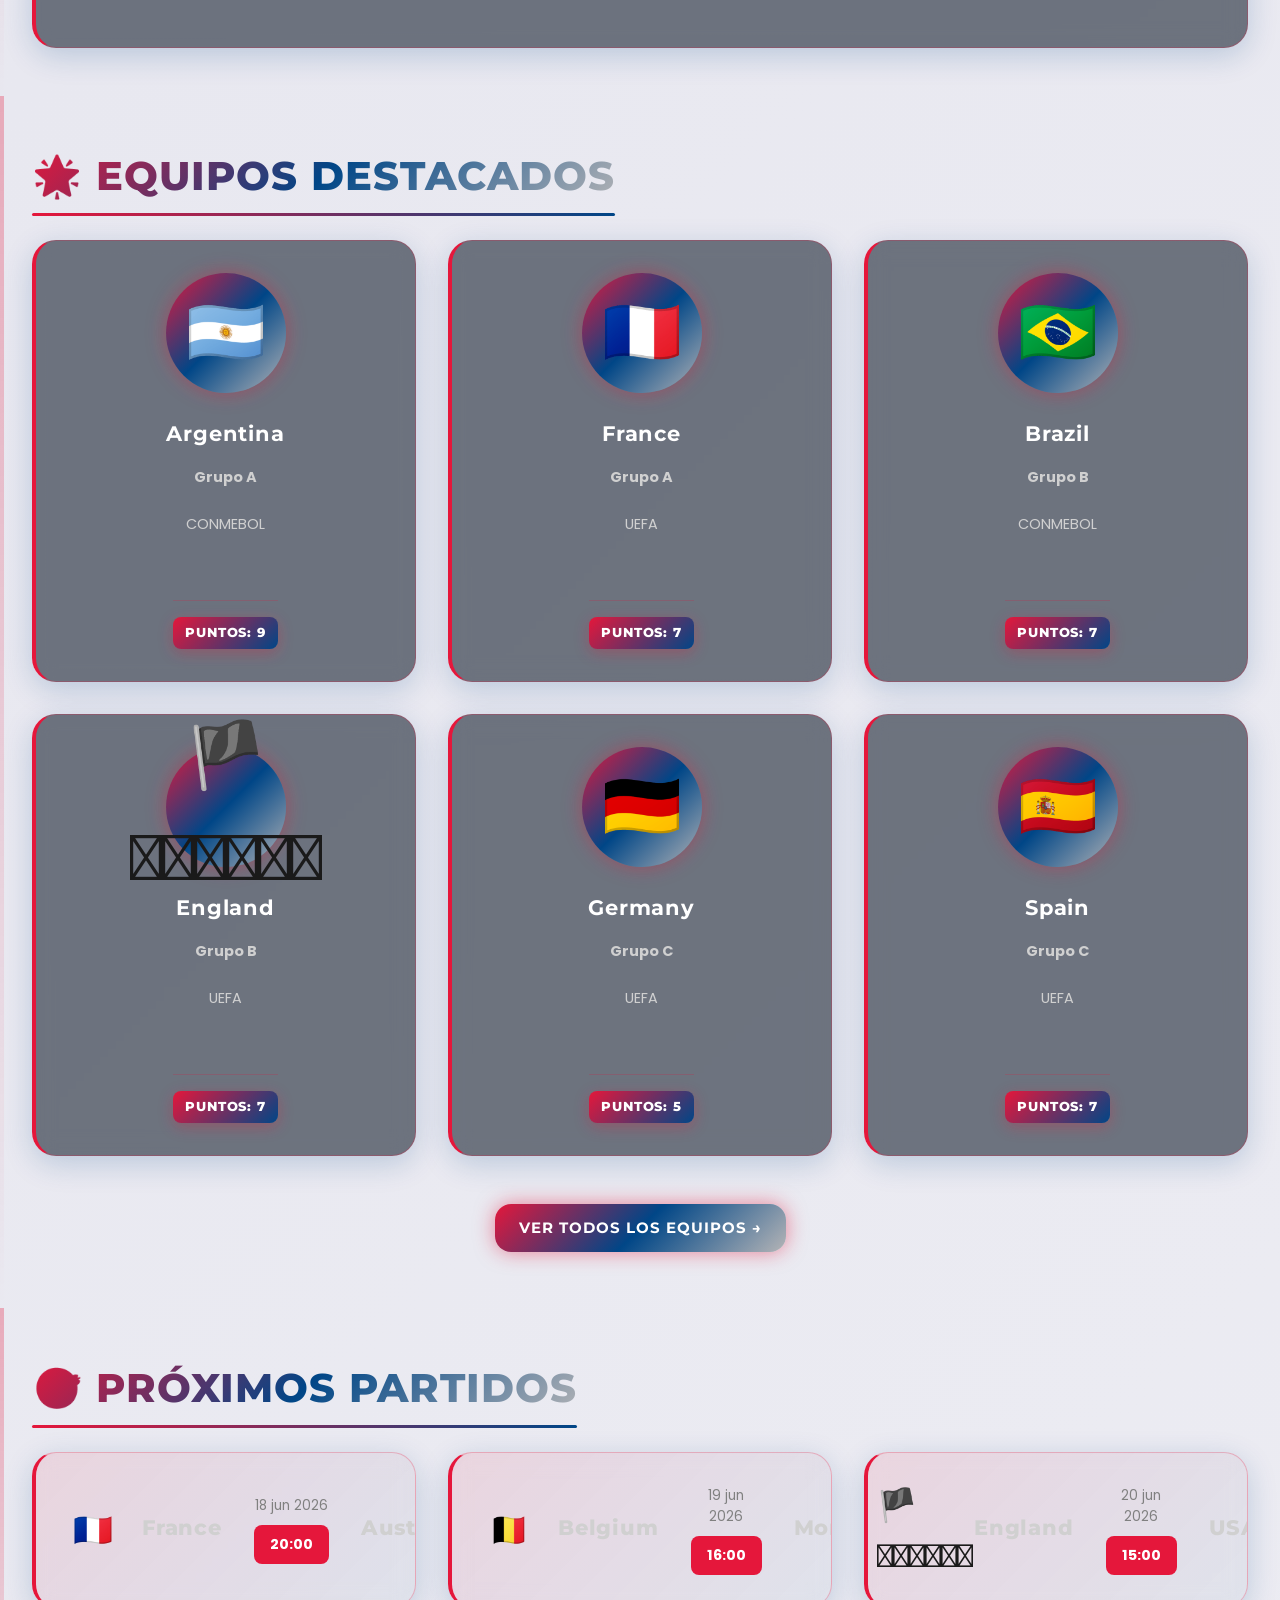
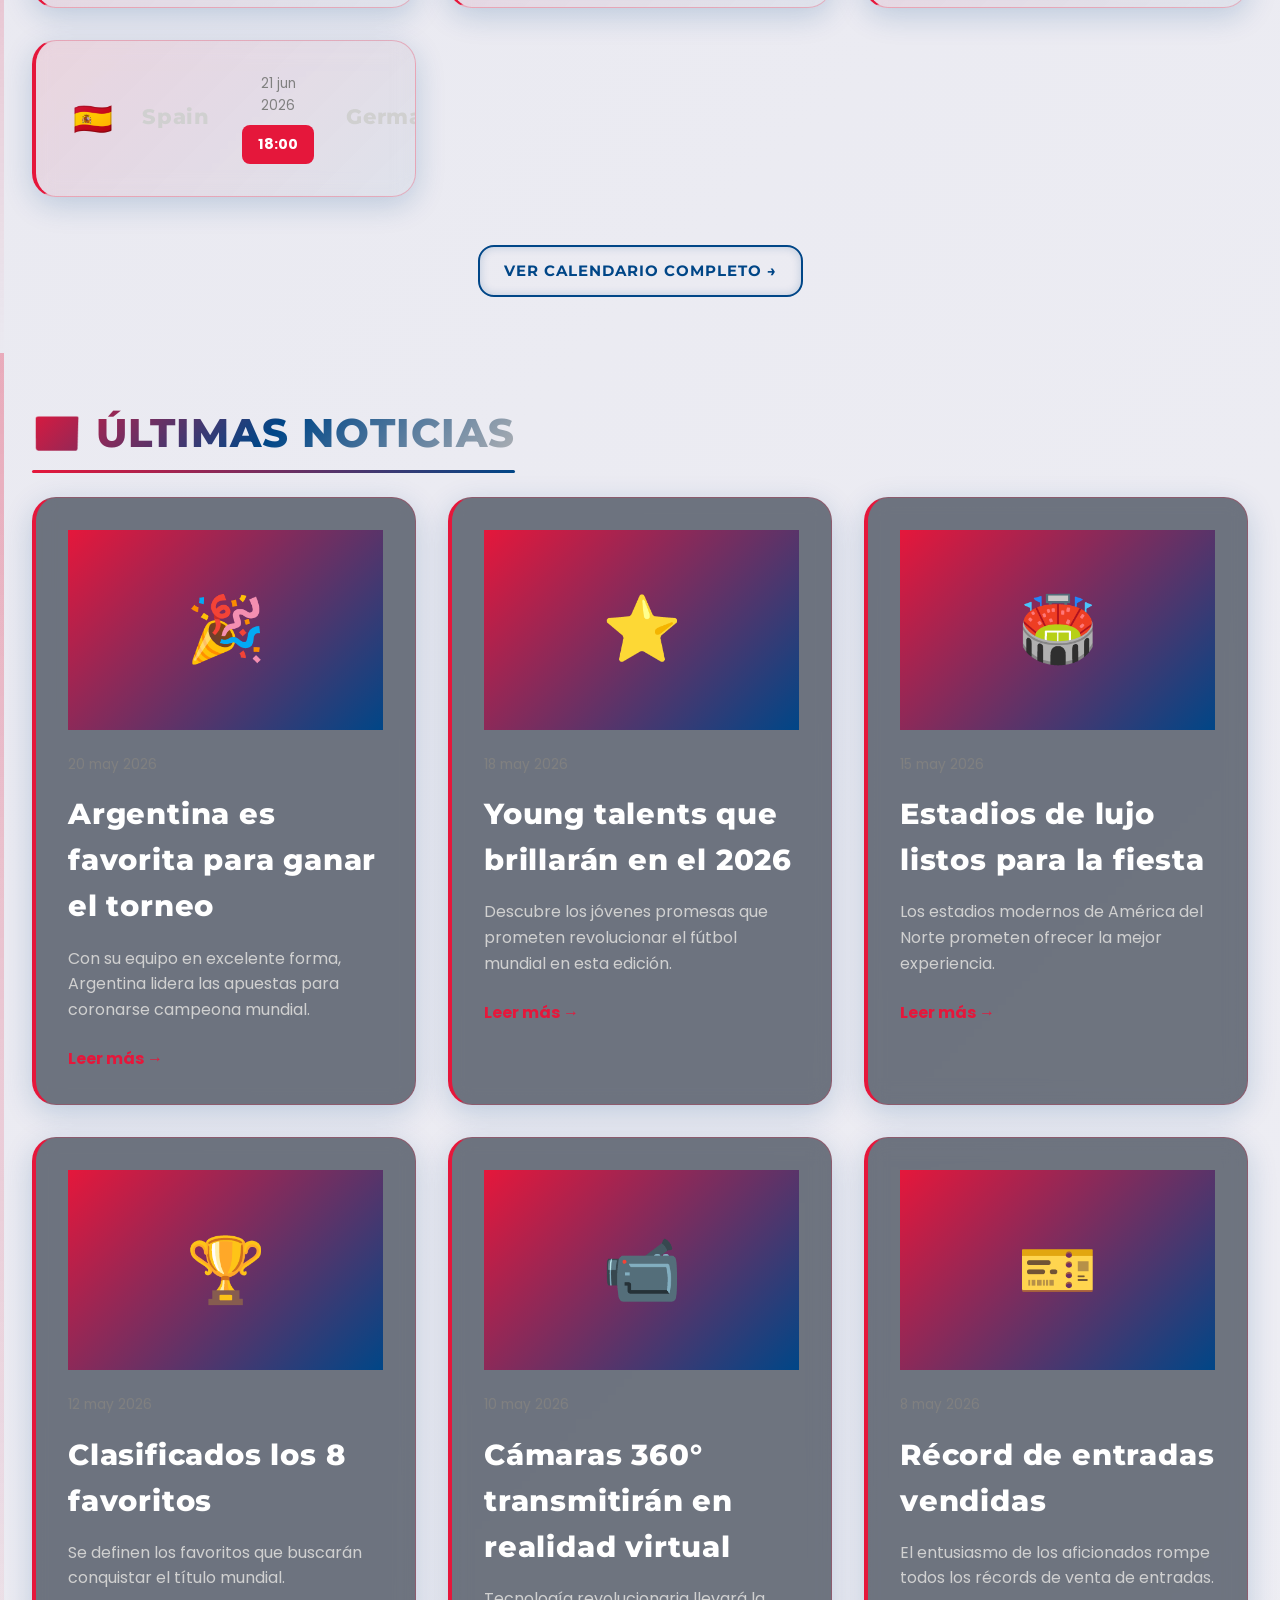
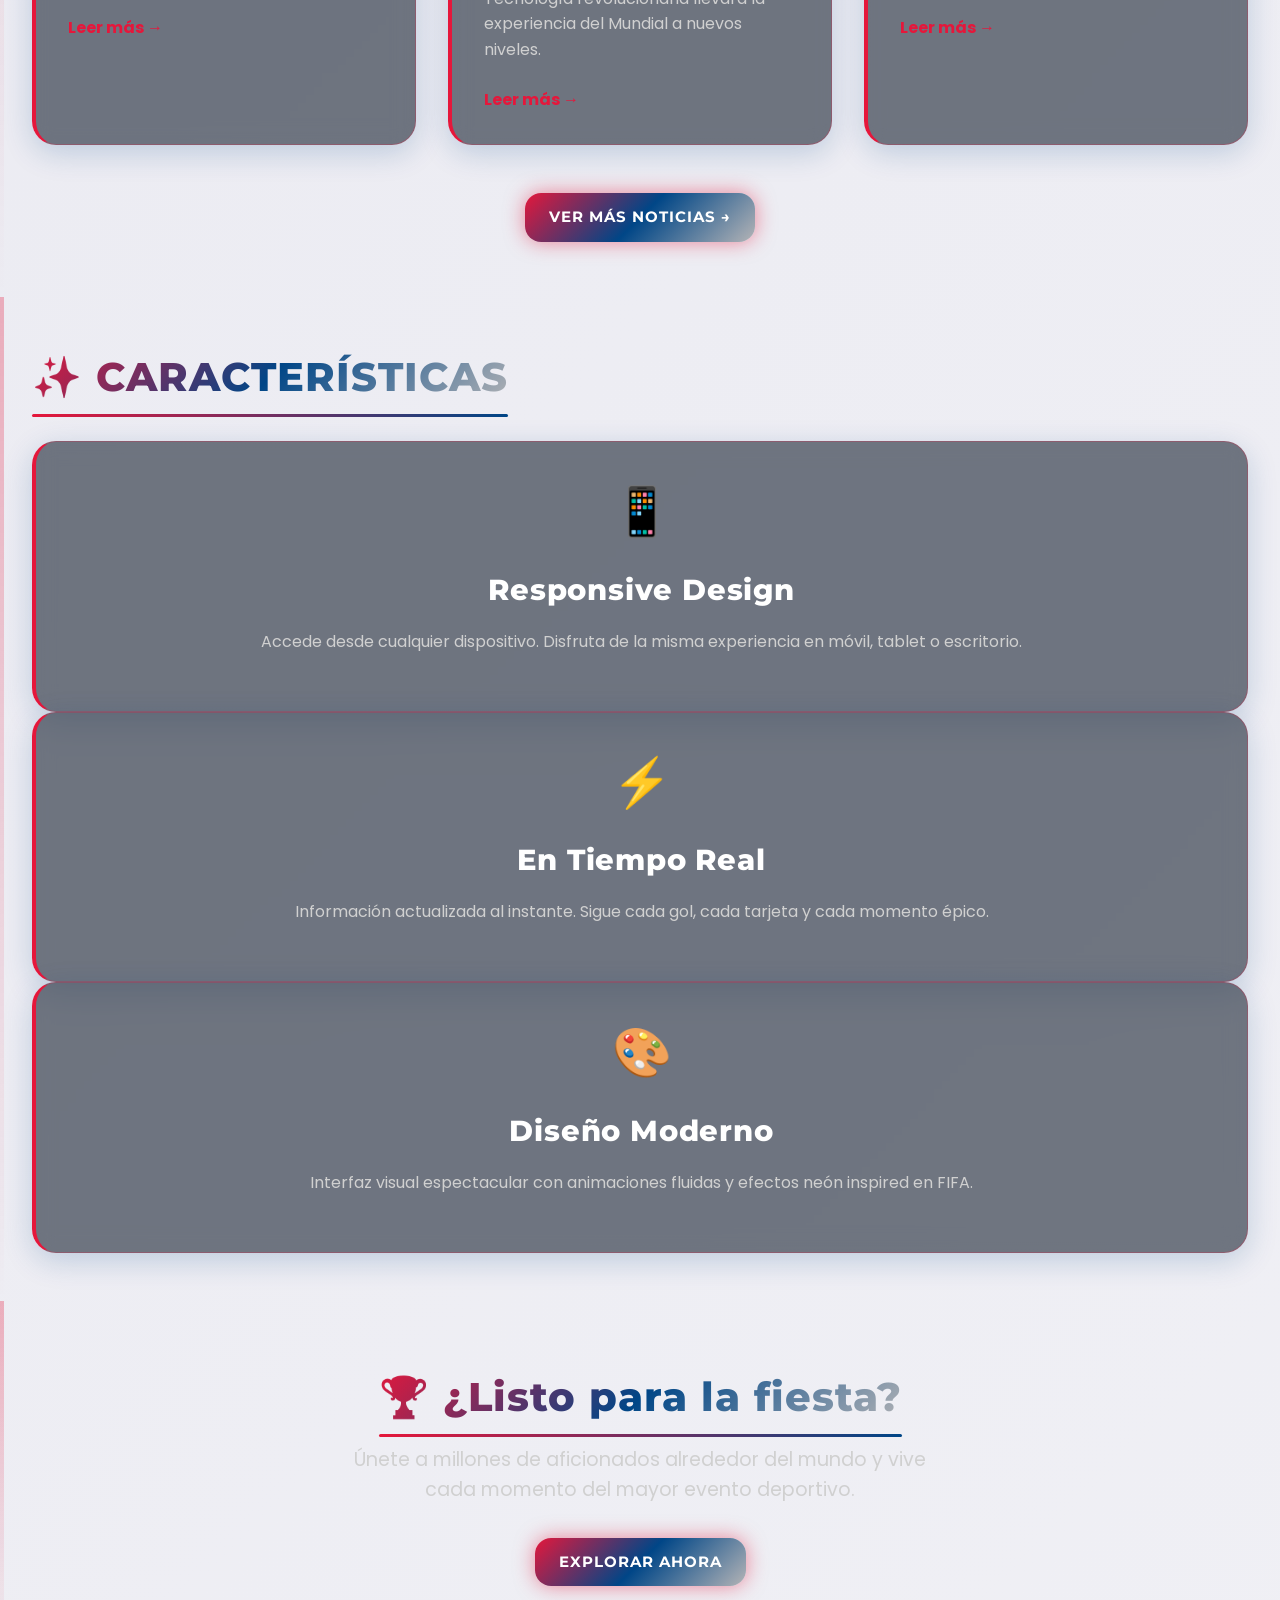
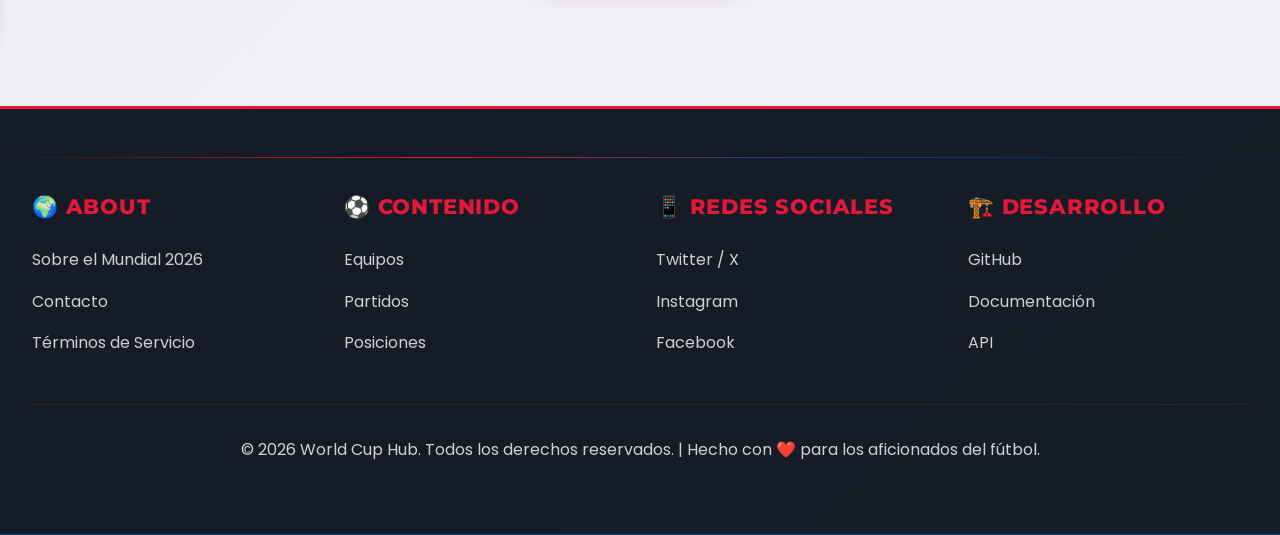
==== commit 7ecab34f: "Se agregó la informacion necesario e importante a la página principal" ====
--- a/index.html
+++ b/index.html
@@ -25,6 +25,7 @@
   <link rel="stylesheet" href="css/styles.css" />
   <link rel="stylesheet" href="css/animations.css" />
   <link rel="stylesheet" href="css/responsive.css" />
+  <link rel="stylesheet" href="css/world-cup-2026-branding.css" />
 
   <!-- Meta tags para redes sociales -->
   <meta property="og:title" content="World Cup 2026 Hub" />
@@ -75,6 +76,38 @@
     </div>
   </section>
 
+  <!-- ===== INFORMACIÓN GENERAL DEL MUNDIAL ===== -->
+  <section class="section" id="tournament-info-section">
+    <div class="container">
+      <h2 class="text-center" style="margin-bottom: 2rem;">📋 INFORMACIÓN GENERAL</h2>
+      <div id="tournament-info-container" class="grid-2"></div>
+    </div>
+  </section>
+
+  <!-- ===== SEDES Y CIUDADES ===== -->
+  <section class="section" id="venues-section">
+    <div class="container">
+      <h2 class="text-center" style="margin-bottom: 2rem;">🏟️ SEDES Y CIUDADES</h2>
+      <div id="venues-container" class="grid"></div>
+    </div>
+  </section>
+
+  <!-- ===== MASCOTAS OFICIALES ===== -->
+  <section class="section" id="mascots-section">
+    <div class="container">
+      <h2 class="text-center" style="margin-bottom: 2rem;">🎭 MASCOTAS OFICIALES</h2>
+      <div id="mascots-container" class="grid-3"></div>
+    </div>
+  </section>
+
+  <!-- ===== HECHOS DESTACADOS ===== -->
+  <section class="section" id="facts-section">
+    <div class="container">
+      <h2 class="text-center" style="margin-bottom: 2rem;">⭐ HECHOS DESTACADOS</h2>
+      <div id="facts-container" class="grid-2"></div>
+    </div>
+  </section>
+
   <!-- ===== ESTADÍSTICAS ===== -->
   <section class="section">
     <div class="container">
--- a/css/styles.css
+++ b/css/styles.css
@@ -1,37 +1,43 @@
 /* ==========================================
    WORLD CUP 2026 HUB - Estilos Principales
+   Identidad Gráfica Oficial FIFA World Cup 2026
    ========================================== */
 
-/* ===== VARIABLES CSS ===== */
+/* ===== VARIABLES CSS - IDENTIDAD OFICIAL 2026 ===== */
 :root {
-  /* Colores principales */
-  --primary-dark: #0a0e27;
-  --secondary-dark: #1a1f3a;
-  --tertiary-dark: #2d3561;
+  /* Colores Oficiales FIFA World Cup 2026 */
+  --primary-red: #E5173B;        /* Rojo oficial */
+  --primary-blue: #004687;       /* Azul oficial */
+  --primary-silver: #B4B4B6;     /* Plateado oficial */
+  --accent-gold: #FFD700;        /* Dorado para acentos */
   
-  /* Gradientes neón */
-  --gradient-primary: linear-gradient(135deg, #9d4edd 0%, #3a0ca3 50%, #00d4ff 100%);
-  --gradient-secondary: linear-gradient(135deg, #ff006e 0%, #fb5607 50%, #ffbe0b 100%);
-  --gradient-accent: linear-gradient(135deg, #00d4ff 0%, #0077be 50%, #9d4edd 100%);
+  /* Paleta secundaria */
+  --dark-bg: #0f1621;            /* Fondo oscuro */
+  --secondary-bg: #1a2332;       /* Fondo secundario */
+  --tertiary-bg: #2d3d5f;        /* Fondo terciario */
   
-  /* Colores neón */
-  --neon-cyan: #00f0ff;
-  --neon-purple: #b537f2;
-  --neon-pink: #ff006e;
-  --neon-green: #00ff88;
-  --neon-orange: #ff6b00;
+  /* Gradientes basados en identidad oficial */
+  --gradient-primary: linear-gradient(135deg, #E5173B 0%, #004687 50%, #B4B4B6 100%);
+  --gradient-secondary: linear-gradient(135deg, #E5173B 0%, #FFD700 50%, #004687 100%);
+  --gradient-accent: linear-gradient(135deg, #004687 0%, #E5173B 50%, #FFD700 100%);
+  
+  /* Colores de acentos mejorados */
+  --accent-red: #FF4444;
+  --accent-blue: #0066FF;
+  --accent-green: #00DD88;
+  --accent-gold: #FFD700;
   
   /* Colores de texto */
   --text-primary: #ffffff;
-  --text-secondary: #b0b0d9;
-  --text-tertiary: #6b7280;
+  --text-secondary: #d0d0d0;
+  --text-tertiary: #808080;
   
   /* Sombras y efectos */
-  --shadow-sm: 0 4px 15px rgba(157, 78, 221, 0.1);
-  --shadow-md: 0 8px 30px rgba(157, 78, 221, 0.2);
-  --shadow-lg: 0 15px 50px rgba(157, 78, 221, 0.3);
-  --glow-sm: 0 0 10px rgba(0, 240, 255, 0.3);
-  --glow-md: 0 0 20px rgba(157, 78, 221, 0.5);
+  --shadow-sm: 0 4px 15px rgba(229, 23, 59, 0.15);
+  --shadow-md: 0 8px 30px rgba(0, 70, 135, 0.2);
+  --shadow-lg: 0 15px 50px rgba(229, 23, 59, 0.25);
+  --glow-red: 0 0 20px rgba(229, 23, 59, 0.4);
+  --glow-blue: 0 0 20px rgba(0, 70, 135, 0.4);
   
   /* Espaciados */
   --spacing-xs: 0.5rem;
@@ -64,7 +70,7 @@
 
 body {
   font-family: 'Poppins', 'Segoe UI', sans-serif;
-  background: linear-gradient(135deg, #0a0e27 0%, #1a1f3a 50%, #0f1633 100%);
+  background: linear-gradient(135deg, #0f1621 0%, #1a2332 50%, #0d0f1a 100%);
   background-attachment: fixed;
   color: var(--text-primary);
   line-height: 1.6;
@@ -77,23 +83,23 @@
 }
 
 ::-webkit-scrollbar-track {
-  background: rgba(157, 78, 221, 0.1);
+  background: rgba(229, 23, 59, 0.1);
 }
 
 ::-webkit-scrollbar-thumb {
-  background: var(--neon-purple);
+  background: var(--primary-red);
   border-radius: 10px;
 }
 
 ::-webkit-scrollbar-thumb:hover {
-  background: var(--neon-cyan);
+  background: var(--primary-blue);
 }
 
 /* ===== TIPOGRAFÍA ===== */
 h1, h2, h3, h4, h5, h6 {
   font-family: 'Montserrat', 'Arial Black', sans-serif;
-  font-weight: 700;
-  letter-spacing: 0.5px;
+  font-weight: 800;
+  letter-spacing: 0.8px;
 }
 
 h1 {
@@ -103,13 +109,17 @@
   -webkit-text-fill-color: transparent;
   background-clip: text;
   text-transform: uppercase;
-  text-shadow: 0 0 30px rgba(157, 78, 221, 0.3);
+  text-shadow: 0 0 30px rgba(229, 23, 59, 0.3);
 }
 
 h2 {
   font-size: 2.5rem;
   color: var(--text-primary);
   margin-bottom: var(--spacing-lg);
+  background: var(--gradient-primary);
+  -webkit-background-clip: text;
+  -webkit-text-fill-color: transparent;
+  background-clip: text;
 }
 
 h3 {
@@ -143,10 +153,10 @@
   position: sticky;
   top: 0;
   z-index: 1000;
-  background: rgba(10, 14, 39, 0.95);
+  background: rgba(15, 22, 33, 0.97);
   backdrop-filter: blur(10px);
-  border-bottom: 1px solid rgba(157, 78, 221, 0.2);
-  box-shadow: 0 4px 30px rgba(0, 0, 0, 0.5);
+  border-bottom: 2px solid var(--primary-red);
+  box-shadow: 0 4px 30px rgba(229, 23, 59, 0.2);
 }
 
 .navbar {
@@ -172,7 +182,7 @@
 }
 
 .nav-brand:hover {
-  text-shadow: 0 0 20px rgba(157, 78, 221, 0.5);
+  filter: drop-shadow(0 0 20px rgba(229, 23, 59, 0.6));
 }
 
 .nav-links {
@@ -195,13 +205,13 @@
   bottom: -5px;
   left: 0;
   width: 0;
-  height: 2px;
-  background: var(--gradient-primary);
+  height: 3px;
+  background: var(--primary-red);
   transition: width var(--transition-normal);
 }
 
 .nav-links a:hover {
-  color: var(--text-primary);
+  color: var(--primary-red);
 }
 
 .nav-links a:hover::after {
@@ -209,7 +219,7 @@
 }
 
 .nav-links a.active {
-  color: var(--text-primary);
+  color: var(--primary-red);
 }
 
 .nav-links a.active::after {
@@ -256,43 +266,44 @@
 .btn-primary {
   background: var(--gradient-primary);
   color: white;
-  box-shadow: 0 0 20px rgba(157, 78, 221, 0.4);
+  box-shadow: 0 0 20px rgba(229, 23, 59, 0.5);
 }
 
 .btn-primary:hover {
-  box-shadow: 0 0 30px rgba(157, 78, 221, 0.7);
+  box-shadow: 0 0 40px rgba(229, 23, 59, 0.8);
   transform: translateY(-2px);
 }
 
 /* Botón secundario */
 .btn-secondary {
   background: transparent;
-  color: var(--neon-cyan);
-  border: 2px solid var(--neon-cyan);
-  box-shadow: inset 0 0 10px rgba(0, 240, 255, 0.2);
+  color: var(--primary-blue);
+  border: 2px solid var(--primary-blue);
+  box-shadow: inset 0 0 10px rgba(0, 70, 135, 0.2);
 }
 
 .btn-secondary:hover {
-  background: rgba(0, 240, 255, 0.1);
-  box-shadow: inset 0 0 20px rgba(0, 240, 255, 0.4);
+  background: rgba(0, 70, 135, 0.1);
+  box-shadow: inset 0 0 20px rgba(0, 70, 135, 0.4), 0 0 20px rgba(0, 70, 135, 0.3);
+  color: var(--primary-blue);
 }
 
 /* Botón outline */
 .btn-outline {
   background: transparent;
   color: var(--text-primary);
-  border: 2px solid var(--neon-purple);
+  border: 2px solid var(--primary-red);
 }
 
 .btn-outline:hover {
-  background: var(--neon-purple);
-  box-shadow: 0 0 20px rgba(181, 55, 242, 0.6);
+  background: var(--primary-red);
+  box-shadow: 0 0 20px rgba(229, 23, 59, 0.6);
 }
 
 /* ===== TARJETAS ===== */
 .card {
-  background: rgba(45, 53, 97, 0.4);
-  border: 1px solid rgba(157, 78, 221, 0.2);
+  background: rgba(26, 35, 50, 0.6);
+  border: 1px solid rgba(229, 23, 59, 0.25);
   border-radius: var(--radius-lg);
   padding: var(--spacing-lg);
   backdrop-filter: blur(10px);
@@ -309,15 +320,15 @@
   left: -50%;
   width: 200%;
   height: 200%;
-  background: radial-gradient(circle, rgba(157, 78, 221, 0.1) 0%, transparent 70%);
+  background: radial-gradient(circle, rgba(229, 23, 59, 0.15) 0%, transparent 70%);
   opacity: 0;
   transition: opacity var(--transition-normal);
   pointer-events: none;
 }
 
 .card:hover {
-  border-color: rgba(157, 78, 221, 0.5);
-  box-shadow: 0 0 30px rgba(157, 78, 221, 0.3);
+  border-color: rgba(229, 23, 59, 0.5);
+  box-shadow: 0 0 30px rgba(229, 23, 59, 0.3);
   transform: translateY(-5px);
 }
 
@@ -334,6 +345,7 @@
   justify-content: center;
   overflow: hidden;
   padding-top: 60px;
+  background: linear-gradient(135deg, rgba(229, 23, 59, 0.05) 0%, rgba(0, 70, 135, 0.05) 50%, transparent 100%);
 }
 
 .hero::before {
@@ -343,7 +355,7 @@
   left: 0;
   width: 100%;
   height: 100%;
-  background: url('data:image/svg+xml,<svg xmlns="http://www.w3.org/2000/svg" viewBox="0 0 1200 600"><defs><pattern id="grid" width="40" height="40" patternUnits="userSpaceOnUse"><path d="M 40 0 L 0 0 0 40" fill="none" stroke="%239d4edd" stroke-width="0.5" opacity="0.1"/></pattern></defs><rect width="1200" height="600" fill="none"/><rect width="1200" height="600" fill="url(%23grid)"/></svg>');
+  background: url('data:image/svg+xml,<svg xmlns="http://www.w3.org/2000/svg" viewBox="0 0 1200 600"><defs><pattern id="grid" width="40" height="40" patternUnits="userSpaceOnUse"><path d="M 40 0 L 0 0 0 40" fill="none" stroke="%23E5173B" stroke-width="0.5" opacity="0.08"/></pattern></defs><rect width="1200" height="600" fill="none"/><rect width="1200" height="600" fill="url(%23grid)"/></svg>');
   opacity: 0.1;
   z-index: 1;
 }
@@ -355,7 +367,7 @@
   right: -10%;
   width: 600px;
   height: 600px;
-  background: radial-gradient(circle, rgba(157, 78, 221, 0.2) 0%, transparent 70%);
+  background: radial-gradient(circle, rgba(229, 23, 59, 0.15) 0%, transparent 70%);
   border-radius: 50%;
   animation: float 20s ease-in-out infinite;
   z-index: 2;
@@ -428,14 +440,14 @@
   display: flex;
   align-items: center;
   justify-content: center;
-  background: var(--gradient-accent);
-  box-shadow: 0 0 20px rgba(0, 240, 255, 0.3);
+  background: var(--gradient-primary);
+  box-shadow: 0 0 20px rgba(229, 23, 59, 0.4);
   transition: all var(--transition-normal);
 }
 
 .team-card:hover .team-flag {
   transform: scale(1.1) rotate(10deg);
-  box-shadow: 0 0 30px rgba(0, 240, 255, 0.6);
+  box-shadow: 0 0 35px rgba(229, 23, 59, 0.7);
 }
 
 .team-name {
@@ -457,8 +469,8 @@
   align-items: center;
   justify-content: space-between;
   padding: var(--spacing-lg);
-  background: linear-gradient(135deg, rgba(157, 78, 221, 0.1) 0%, rgba(0, 212, 255, 0.05) 100%);
-  border-left: 4px solid var(--neon-cyan);
+  background: linear-gradient(135deg, rgba(229, 23, 59, 0.1) 0%, rgba(0, 70, 135, 0.05) 100%);
+  border-left: 4px solid var(--primary-red);
   position: relative;
 }
 
@@ -496,14 +508,15 @@
 
 .match-status {
   padding: 0.5rem 1rem;
-  background: var(--neon-pink);
+  background: var(--primary-red);
   border-radius: var(--radius-sm);
   font-weight: 700;
   font-size: 0.9rem;
+  color: white;
 }
 
 .match-status.finished {
-  background: var(--neon-green);
+  background: var(--accent-green);
 }
 
 /* ===== TABLA DE POSICIONES ===== */
@@ -515,7 +528,7 @@
 }
 
 .standings-table thead {
-  background: linear-gradient(90deg, rgba(157, 78, 221, 0.3) 0%, rgba(0, 212, 255, 0.2) 100%);
+  background: linear-gradient(90deg, rgba(229, 23, 59, 0.3) 0%, rgba(0, 70, 135, 0.2) 100%);
 }
 
 .standings-table th {
@@ -523,12 +536,12 @@
   text-align: left;
   font-weight: 700;
   color: var(--text-primary);
-  border-bottom: 2px solid var(--neon-purple);
+  border-bottom: 2px solid var(--primary-red);
 }
 
 .standings-table td {
   padding: var(--spacing-md);
-  border-bottom: 1px solid rgba(157, 78, 221, 0.1);
+  border-bottom: 1px solid rgba(229, 23, 59, 0.1);
   color: var(--text-secondary);
 }
 
@@ -537,13 +550,13 @@
 }
 
 .standings-table tbody tr:hover {
-  background: rgba(157, 78, 221, 0.1);
+  background: rgba(229, 23, 59, 0.1);
   transform: scale(1.02);
 }
 
 .team-position {
   font-weight: 700;
-  color: var(--neon-cyan);
+  color: var(--primary-red);
   font-size: 1.1rem;
 }
 
@@ -557,7 +570,7 @@
 .news-image {
   width: 100%;
   height: 200px;
-  background: linear-gradient(135deg, var(--neon-purple), var(--neon-cyan));
+  background: linear-gradient(135deg, var(--primary-red), var(--primary-blue));
   display: flex;
   align-items: center;
   justify-content: center;
@@ -583,7 +596,7 @@
 }
 
 .read-more {
-  color: var(--neon-cyan);
+  color: var(--primary-red);
   text-decoration: none;
   font-weight: 700;
   display: inline-flex;
@@ -593,13 +606,13 @@
 
 .read-more:hover {
   gap: var(--spacing-sm);
-  color: var(--neon-pink);
+  color: var(--primary-blue);
 }
 
 /* ===== FOOTER ===== */
 footer {
-  background: rgba(10, 14, 39, 0.95);
-  border-top: 1px solid rgba(157, 78, 221, 0.2);
+  background: rgba(15, 22, 33, 0.97);
+  border-top: 2px solid var(--primary-red);
   padding: var(--spacing-xl) 0;
   margin-top: var(--spacing-xl);
 }
@@ -613,7 +626,7 @@
 
 .footer-section h4 {
   margin-bottom: var(--spacing-md);
-  color: var(--text-primary);
+  color: var(--primary-red);
 }
 
 .footer-section ul {
@@ -631,13 +644,13 @@
 }
 
 .footer-section a:hover {
-  color: var(--neon-cyan);
+  color: var(--primary-red);
 }
 
 .footer-bottom {
   text-align: center;
   padding-top: var(--spacing-lg);
-  border-top: 1px solid rgba(157, 78, 221, 0.1);
+  border-top: 1px solid rgba(229, 23, 59, 0.2);
   color: var(--text-tertiary);
 }
 
@@ -655,19 +668,19 @@
 .badge-primary {
   background: var(--gradient-primary);
   color: white;
-  box-shadow: var(--glow-md);
+  box-shadow: var(--glow-red);
 }
 
 .badge-secondary {
-  background: rgba(0, 240, 255, 0.2);
-  color: var(--neon-cyan);
-  border: 1px solid var(--neon-cyan);
+  background: rgba(0, 70, 135, 0.2);
+  color: var(--primary-blue);
+  border: 1px solid var(--primary-blue);
 }
 
 .badge-success {
   background: rgba(0, 255, 136, 0.2);
-  color: var(--neon-green);
-  border: 1px solid var(--neon-green);
+  color: var(--accent-green);
+  border: 1px solid var(--accent-green);
 }
 
 /* ===== UTILIDADES ===== */
@@ -683,7 +696,7 @@
 }
 
 .glow {
-  text-shadow: 0 0 10px rgba(157, 78, 221, 0.5);
+  text-shadow: 0 0 10px rgba(229, 23, 59, 0.6);
 }
 
 .hidden {
--- a/css/animations.css
+++ b/css/animations.css
@@ -88,10 +88,10 @@
 
 @keyframes glow {
   0%, 100% {
-    box-shadow: 0 0 20px rgba(157, 78, 221, 0.4);
-  }
-  50% {
-    box-shadow: 0 0 40px rgba(157, 78, 221, 0.8);
+    box-shadow: 0 0 20px rgba(229, 23, 59, 0.4);
+  }
+  50% {
+    box-shadow: 0 0 40px rgba(229, 23, 59, 0.8);
   }
 }
 
@@ -150,21 +150,21 @@
 /* ===== ANIMACIONES DE NEON ===== */
 @keyframes neonGlow {
   0%, 100% {
-    text-shadow: 0 0 10px rgba(0, 240, 255, 0.4), 0 0 20px rgba(157, 78, 221, 0.3);
-  }
-  50% {
-    text-shadow: 0 0 20px rgba(0, 240, 255, 0.8), 0 0 40px rgba(157, 78, 221, 0.6);
+    text-shadow: 0 0 10px rgba(229, 23, 59, 0.4), 0 0 20px rgba(0, 70, 135, 0.3);
+  }
+  50% {
+    text-shadow: 0 0 20px rgba(229, 23, 59, 0.8), 0 0 40px rgba(0, 70, 135, 0.6);
   }
 }
 
 @keyframes neonBorder {
   0%, 100% {
-    border-color: rgba(0, 240, 255, 0.3);
-    box-shadow: 0 0 10px rgba(0, 240, 255, 0.2);
-  }
-  50% {
-    border-color: rgba(0, 240, 255, 0.8);
-    box-shadow: 0 0 20px rgba(0, 240, 255, 0.6);
+    border-color: rgba(229, 23, 59, 0.3);
+    box-shadow: 0 0 10px rgba(229, 23, 59, 0.2);
+  }
+  50% {
+    border-color: rgba(229, 23, 59, 0.8);
+    box-shadow: 0 0 20px rgba(229, 23, 59, 0.6);
   }
 }
 
@@ -183,19 +183,19 @@
 
 @keyframes colorShift {
   0% {
-    color: #00f0ff;
+    color: #E5173B;
   }
   25% {
-    color: #b537f2;
-  }
-  50% {
-    color: #ff006e;
+    color: #004687;
+  }
+  50% {
+    color: #FFD700;
   }
   75% {
-    color: #00ff88;
-  }
-  100% {
-    color: #00f0ff;
+    color: #00DD88;
+  }
+  100% {
+    color: #E5173B;
   }
 }
 
@@ -211,10 +211,10 @@
 
 @keyframes cardBorderGlow {
   0%, 100% {
-    border-color: rgba(157, 78, 221, 0.2);
-  }
-  50% {
-    border-color: rgba(0, 240, 255, 0.6);
+    border-color: rgba(229, 23, 59, 0.2);
+  }
+  50% {
+    border-color: rgba(0, 70, 135, 0.6);
   }
 }
 
@@ -286,17 +286,17 @@
 .spinner {
   width: 50px;
   height: 50px;
-  border: 4px solid rgba(157, 78, 221, 0.2);
-  border-top-color: var(--neon-cyan);
+  border: 4px solid rgba(229, 23, 59, 0.2);
+  border-top-color: var(--primary-red);
   border-radius: 50%;
   animation: spin 1s linear infinite;
 }
 
 .skeleton {
   background: linear-gradient(90deg, 
-    rgba(157, 78, 221, 0.1) 0%,
-    rgba(0, 240, 255, 0.1) 50%,
-    rgba(157, 78, 221, 0.1) 100%
+    rgba(229, 23, 59, 0.1) 0%,
+    rgba(0, 70, 135, 0.1) 50%,
+    rgba(229, 23, 59, 0.1) 100%
   );
   background-size: 200% 100%;
   animation: shimmer 2s infinite;
@@ -321,13 +321,13 @@
 /* ===== ANIMACIONES DE BOTONES ===== */
 @keyframes buttonPulse {
   0% {
-    box-shadow: 0 0 0 0 rgba(157, 78, 221, 0.7);
+    box-shadow: 0 0 0 0 rgba(229, 23, 59, 0.7);
   }
   70% {
-    box-shadow: 0 0 0 10px rgba(157, 78, 221, 0);
-  }
-  100% {
-    box-shadow: 0 0 0 0 rgba(157, 78, 221, 0);
+    box-shadow: 0 0 0 10px rgba(229, 23, 59, 0);
+  }
+  100% {
+    box-shadow: 0 0 0 0 rgba(229, 23, 59, 0);
   }
 }
 
@@ -337,10 +337,10 @@
 
 @keyframes buttonGlow {
   0%, 100% {
-    box-shadow: 0 0 20px rgba(157, 78, 221, 0.4);
-  }
-  50% {
-    box-shadow: 0 0 40px rgba(157, 78, 221, 0.8), 0 0 60px rgba(0, 240, 255, 0.4);
+    box-shadow: 0 0 20px rgba(229, 23, 59, 0.4);
+  }
+  50% {
+    box-shadow: 0 0 40px rgba(229, 23, 59, 0.8), 0 0 60px rgba(0, 70, 135, 0.4);
   }
 }
 
--- a/css/world-cup-2026-branding.css
+++ b/css/world-cup-2026-branding.css
@@ -0,0 +1,299 @@
+/* ==========================================
+   WORLD CUP 2026 - BRANDING OFICIAL
+   Identidad Gráfica Oficial FIFA
+   ========================================== */
+
+/* ===== ELEMENTOS CON IDENTIDAD OFICIAL ===== */
+
+/* Titulos con efecto de movimiento dinámico */
+h2 {
+  position: relative;
+  display: inline-block;
+  letter-spacing: 1px;
+}
+
+h2::before {
+  content: '';
+  position: absolute;
+  bottom: -8px;
+  left: 0;
+  width: 100%;
+  height: 3px;
+  background: linear-gradient(90deg, var(--primary-red), var(--primary-blue), var(--primary-red));
+  background-size: 200% 100%;
+  border-radius: 2px;
+}
+
+/* Efecto de líneas dinámicas en secciones */
+.section::before {
+  content: '';
+  position: absolute;
+  left: 0;
+  top: 0;
+  width: 4px;
+  height: 100%;
+  background: linear-gradient(180deg, var(--primary-red), transparent);
+  opacity: 0.3;
+}
+
+.section {
+  position: relative;
+}
+
+/* Cards con borde izquierdo dinámico */
+.card {
+  border-left: 4px solid var(--primary-red);
+  transition: border-color 0.3s ease;
+}
+
+.card:hover {
+  border-left-color: var(--primary-blue);
+}
+
+/* Badges con estilo oficial */
+.badge {
+  font-family: 'Montserrat', sans-serif;
+  font-weight: 800;
+  letter-spacing: 0.8px;
+}
+
+.badge-primary {
+  background: linear-gradient(135deg, var(--primary-red), var(--primary-blue));
+  box-shadow: 0 4px 15px rgba(229, 23, 59, 0.3);
+}
+
+/* Texto con gradiente oficial */
+.text-gradient-official {
+  background: linear-gradient(90deg, var(--primary-red), var(--primary-blue), var(--primary-red));
+  -webkit-background-clip: text;
+  -webkit-text-fill-color: transparent;
+  background-clip: text;
+  font-weight: 800;
+  letter-spacing: 1px;
+}
+
+/* Bordes dinámicos en elementos principales */
+.hero::after {
+  background: linear-gradient(135deg, 
+    rgba(229, 23, 59, 0.1) 0%,
+    rgba(0, 70, 135, 0.1) 50%,
+    rgba(255, 215, 0, 0.05) 100%
+  );
+}
+
+/* Efectos de destaque en hoverable items */
+.team-card,
+.match-card,
+.news-card {
+  position: relative;
+  overflow: hidden;
+}
+
+.team-card::before,
+.match-card::before,
+.news-card::before {
+  content: '';
+  position: absolute;
+  top: 0;
+  left: -100%;
+  width: 100%;
+  height: 100%;
+  background: linear-gradient(90deg, transparent, rgba(229, 23, 59, 0.1), transparent);
+  transition: left 0.5s ease;
+}
+
+.team-card:hover::before,
+.match-card:hover::before,
+.news-card:hover::before {
+  left: 100%;
+}
+
+/* ===== SECCIONES DE INFORMACIÓN CON ESTILO OFICIAL ===== */
+
+/* Sección de torneo con destacado */
+#tournament-info-section,
+#venues-section,
+#mascots-section,
+#facts-section {
+  position: relative;
+  margin-bottom: 4rem;
+}
+
+#tournament-info-section::after,
+#venues-section::after,
+#mascots-section::after,
+#facts-section::after {
+  content: '';
+  position: absolute;
+  bottom: -2rem;
+  left: 50%;
+  transform: translateX(-50%);
+  width: 60px;
+  height: 3px;
+  background: linear-gradient(90deg, transparent, var(--primary-red), var(--primary-blue), transparent);
+}
+
+/* ===== ANIMACIONES OFICIALES ===== */
+
+@keyframes slideFromLeft {
+  from {
+    opacity: 0;
+    transform: translateX(-30px);
+  }
+  to {
+    opacity: 1;
+    transform: translateX(0);
+  }
+}
+
+@keyframes slideFromRight {
+  from {
+    opacity: 0;
+    transform: translateX(30px);
+  }
+  to {
+    opacity: 1;
+    transform: translateX(0);
+  }
+}
+
+/* Animación oficial para titles */
+h2 {
+  animation: slideUp 0.6s ease-out;
+}
+
+.section:nth-child(odd) h2 {
+  animation: slideFromLeft 0.6s ease-out;
+}
+
+.section:nth-child(even) h2 {
+  animation: slideFromRight 0.6s ease-out;
+}
+
+/* ===== ELEMENTOS ESPECIALES CON IDENTIDAD ===== */
+
+/* Decoración en cards importantes */
+.card.featured {
+  border: 2px solid var(--primary-red);
+  box-shadow: 0 0 20px rgba(229, 23, 59, 0.2);
+}
+
+.card.featured:hover {
+  box-shadow: 0 0 40px rgba(229, 23, 59, 0.4), 
+              inset 0 0 20px rgba(229, 23, 59, 0.1);
+}
+
+/* Links con estilo oficial */
+a {
+  transition: color 0.3s ease;
+}
+
+a:not(.btn):not(.nav-links a):hover {
+  color: var(--primary-red);
+  text-decoration: underline;
+  text-decoration-color: var(--primary-blue);
+  text-decoration-thickness: 2px;
+  text-underline-offset: 4px;
+}
+
+/* ===== COLORES OFICIALES EN TEXTOS ===== */
+
+.text-official-red {
+  color: var(--primary-red);
+}
+
+.text-official-blue {
+  color: var(--primary-blue);
+}
+
+.text-official-silver {
+  color: var(--primary-silver);
+}
+
+.text-official-gold {
+  color: var(--accent-gold);
+}
+
+/* ===== DIVISORES OFICIALES ===== */
+
+.divider-official {
+  height: 3px;
+  background: linear-gradient(90deg, var(--primary-red), var(--primary-blue), var(--primary-red));
+  margin: 2rem 0;
+  border-radius: 2px;
+}
+
+/* ===== FOOTER CON IDENTIDAD ===== */
+
+footer {
+  border-top: 3px solid var(--primary-red);
+  border-bottom: 1px solid var(--primary-blue);
+}
+
+footer::before {
+  content: '';
+  display: block;
+  width: 100%;
+  height: 1px;
+  background: linear-gradient(90deg, transparent, var(--primary-red), var(--primary-blue), transparent);
+  margin-bottom: 2rem;
+}
+
+/* ===== RESPONSIVE - Branding ===== */
+
+@media (max-width: 768px) {
+  h2::before {
+    height: 2px;
+    bottom: -6px;
+  }
+  
+  #tournament-info-section::after,
+  #venues-section::after,
+  #mascots-section::after,
+  #facts-section::after {
+    width: 40px;
+    bottom: -1.5rem;
+  }
+}
+
+/* ===== MODO OSCURO Y CONTRASTE ===== */
+
+@media (prefers-color-scheme: dark) {
+  /* Los colores ya están optimizados para modo oscuro */
+  .card {
+    background: rgba(26, 35, 50, 0.7);
+    border-color: rgba(229, 23, 59, 0.3);
+  }
+}
+
+@media (prefers-contrast: more) {
+  .card {
+    border-width: 2px;
+    box-shadow: 0 0 30px rgba(229, 23, 59, 0.4);
+  }
+  
+  .badge {
+    outline: 1px solid currentColor;
+    outline-offset: 2px;
+  }
+}
+
+/* ===== IMPRESIÓN (Print) ===== */
+
+@media print {
+  /* Optimizar para impresión */
+  body {
+    background: white;
+    color: black;
+  }
+  
+  .btn, .card {
+    border: 1px solid #000;
+    box-shadow: none;
+  }
+  
+  h2::before,
+  .divider-official {
+    background: #000;
+  }
+}
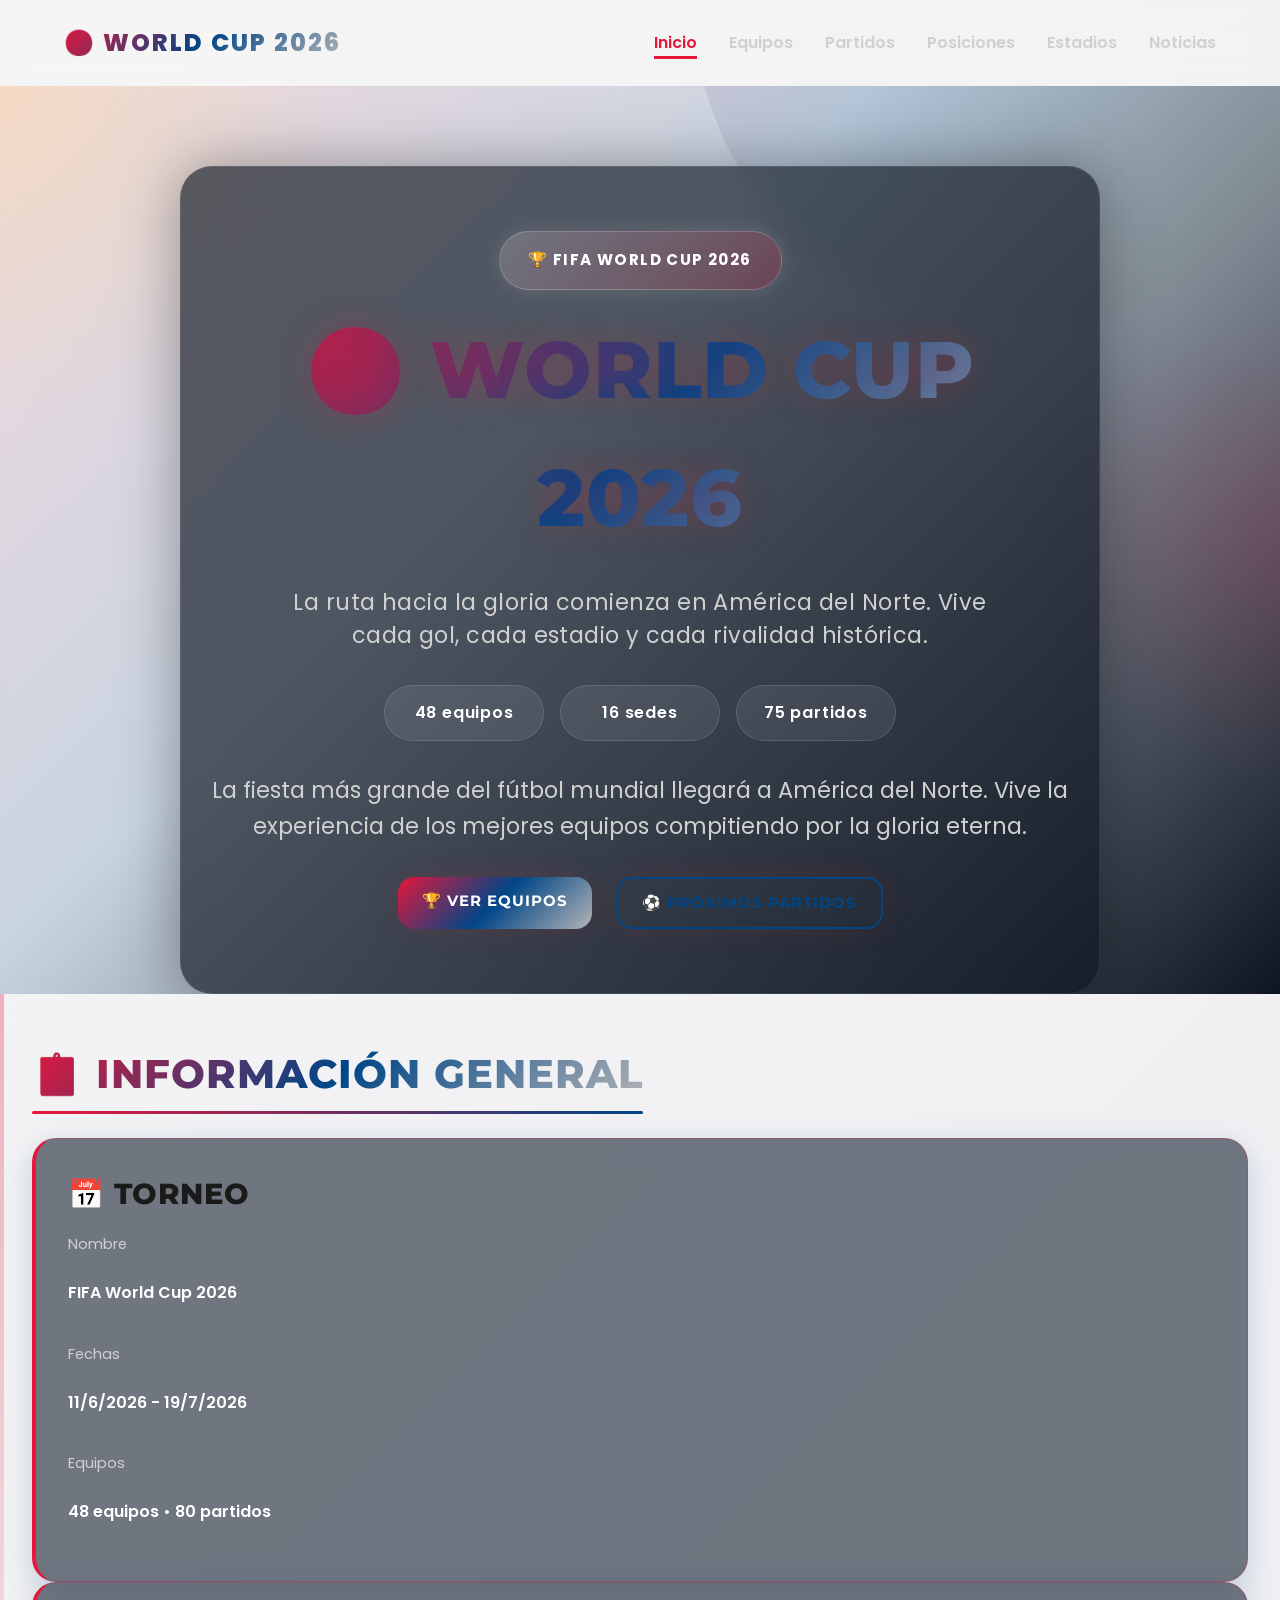
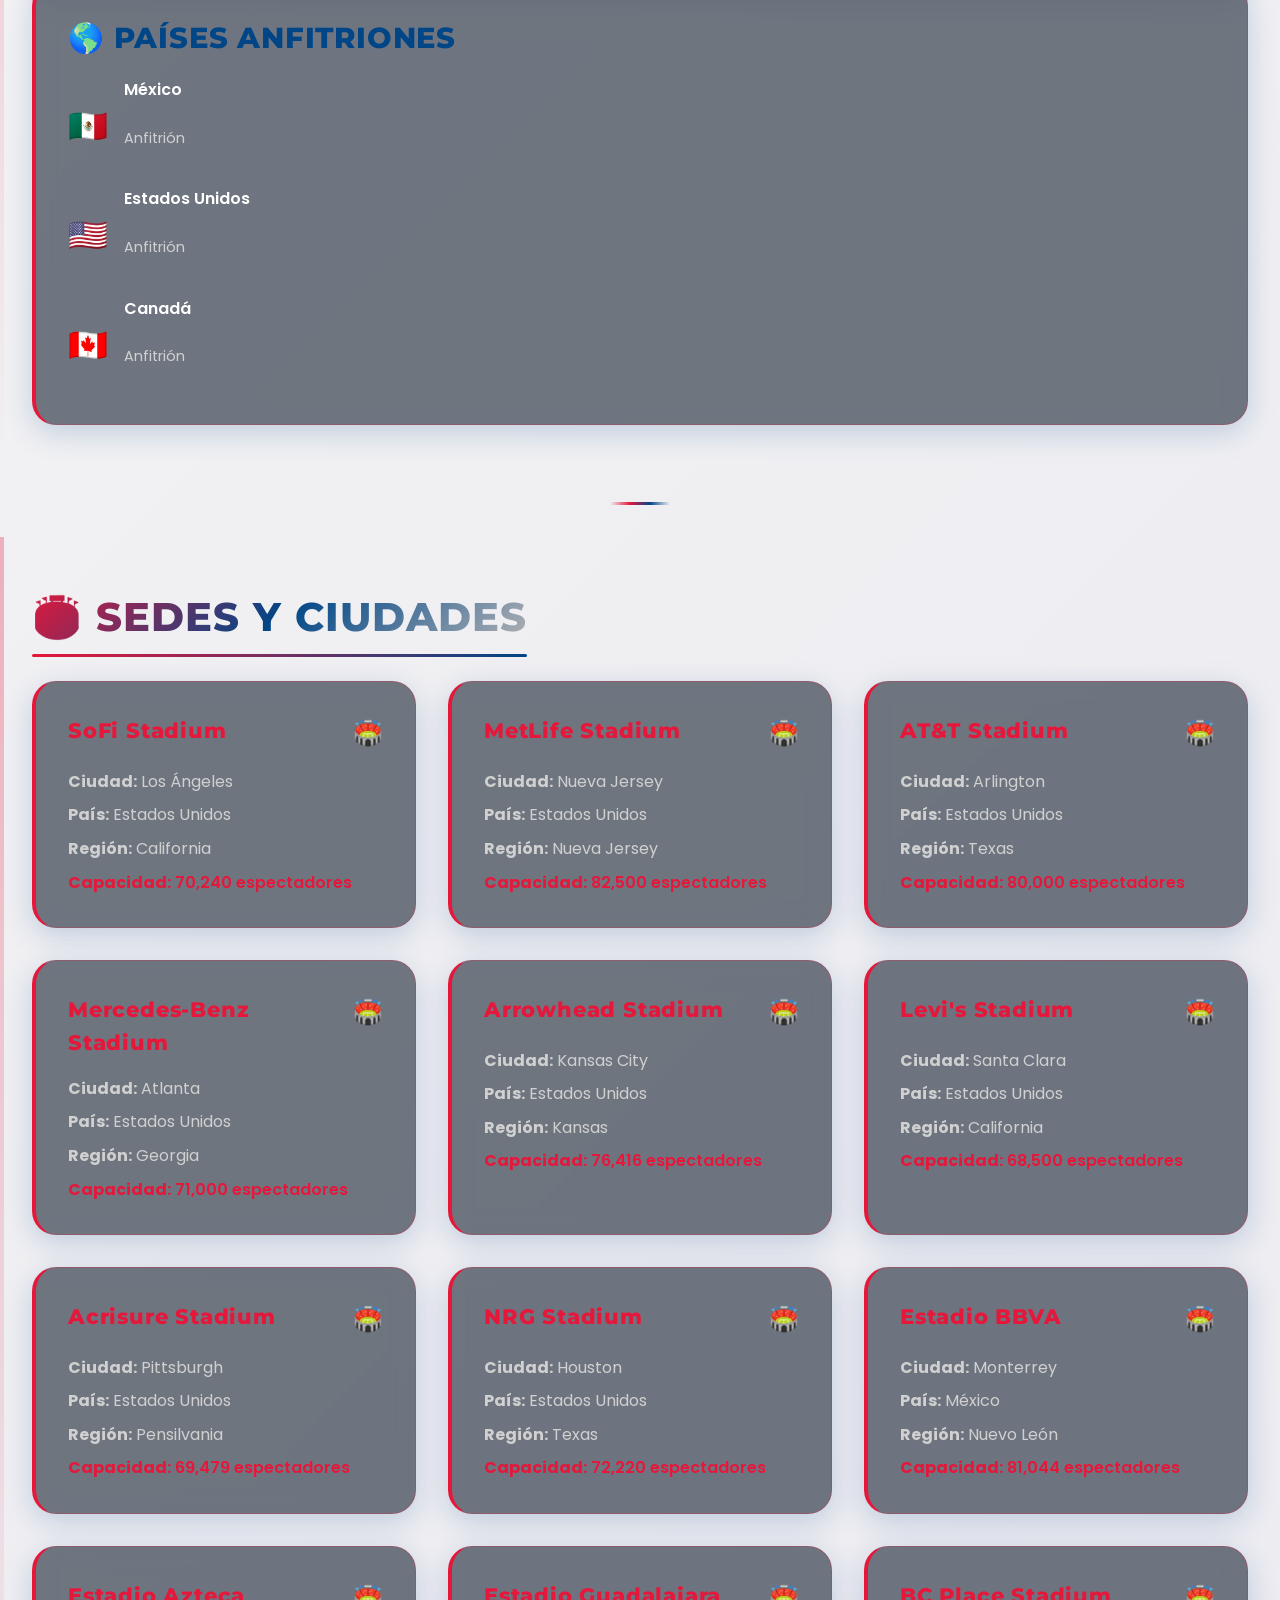
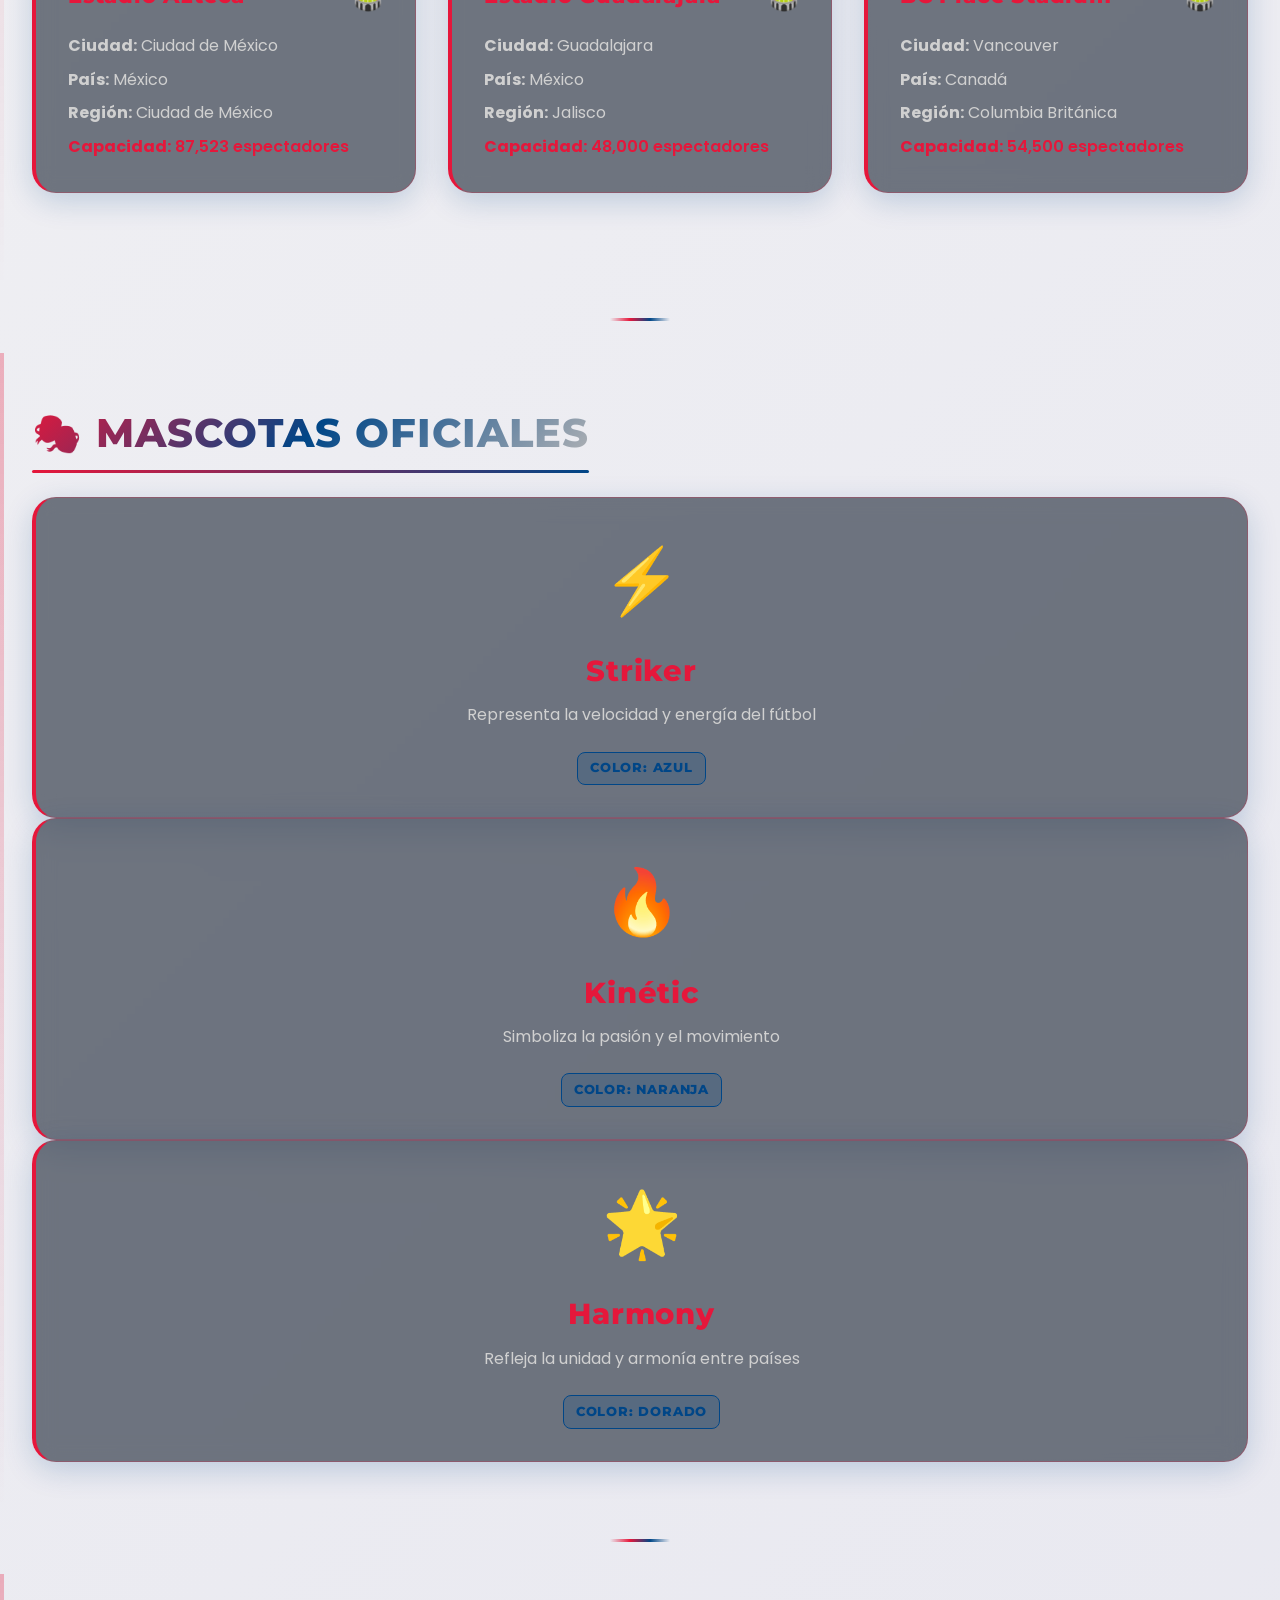
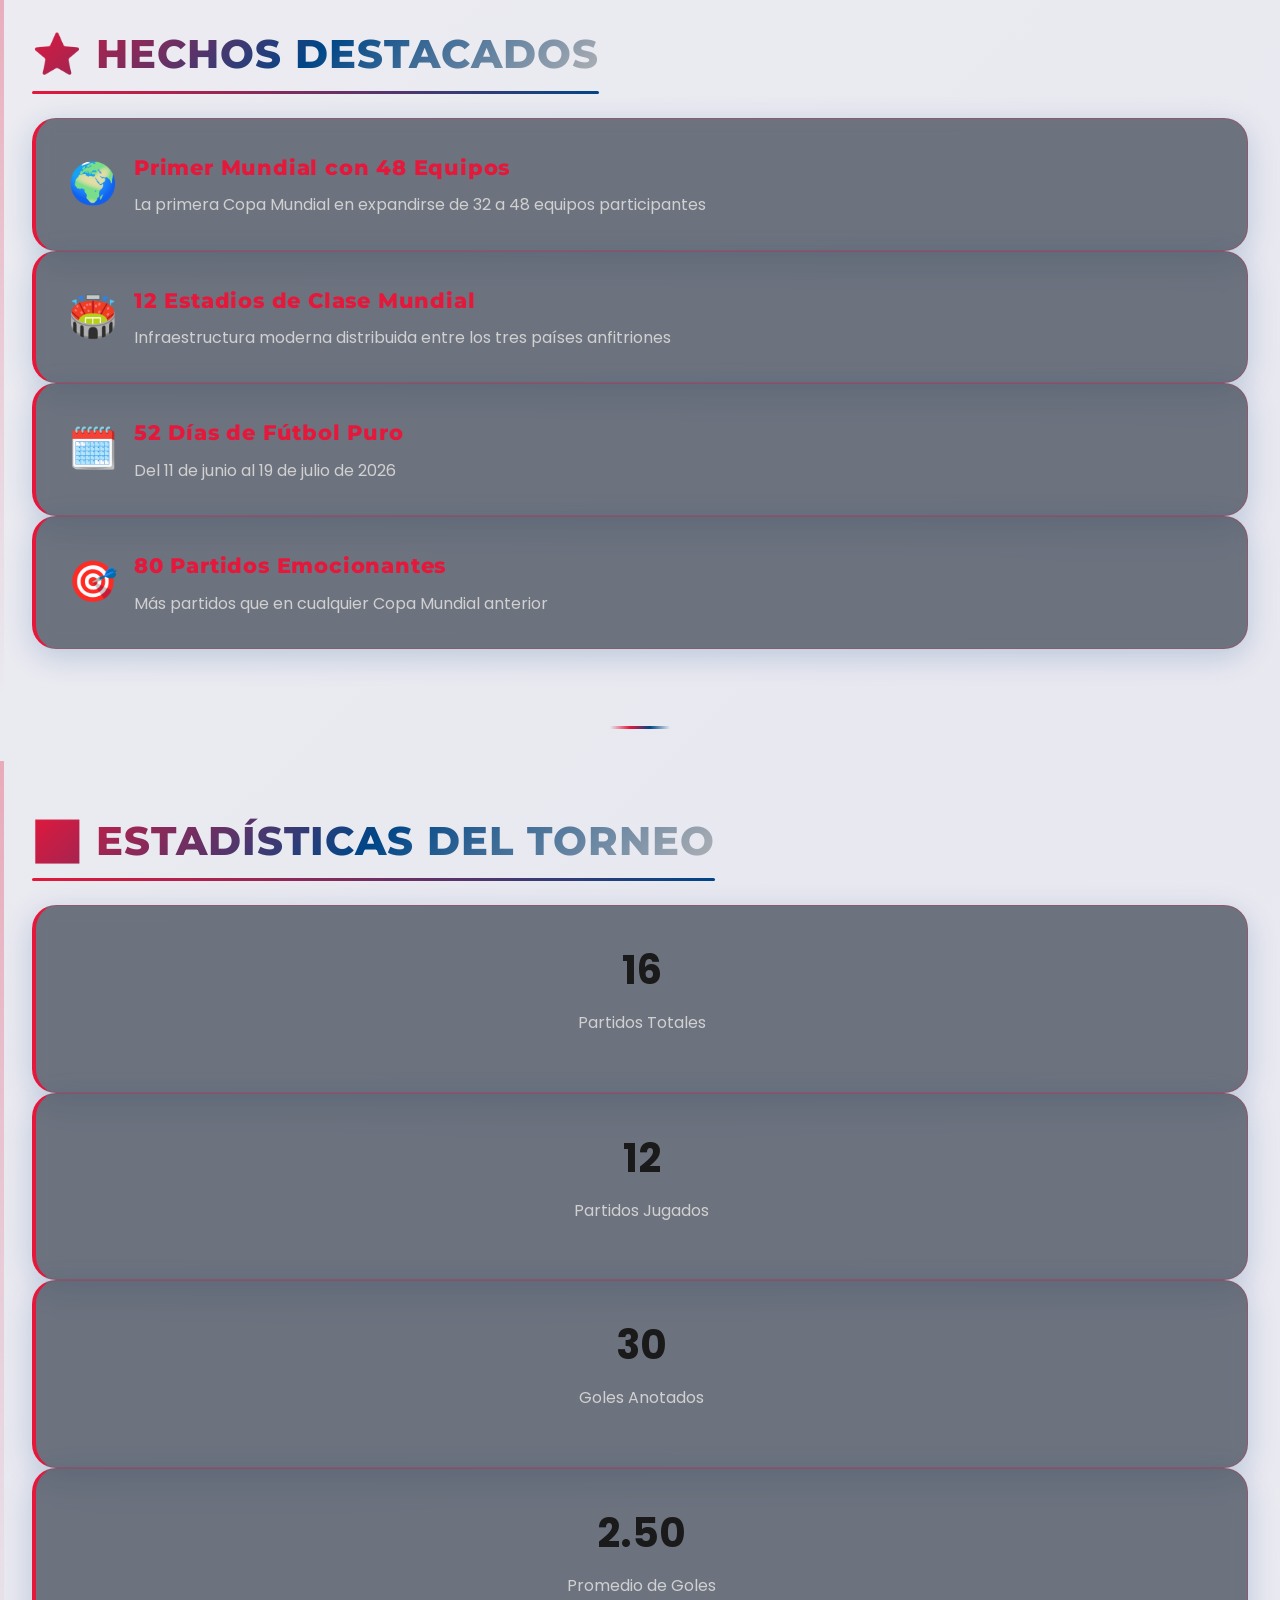
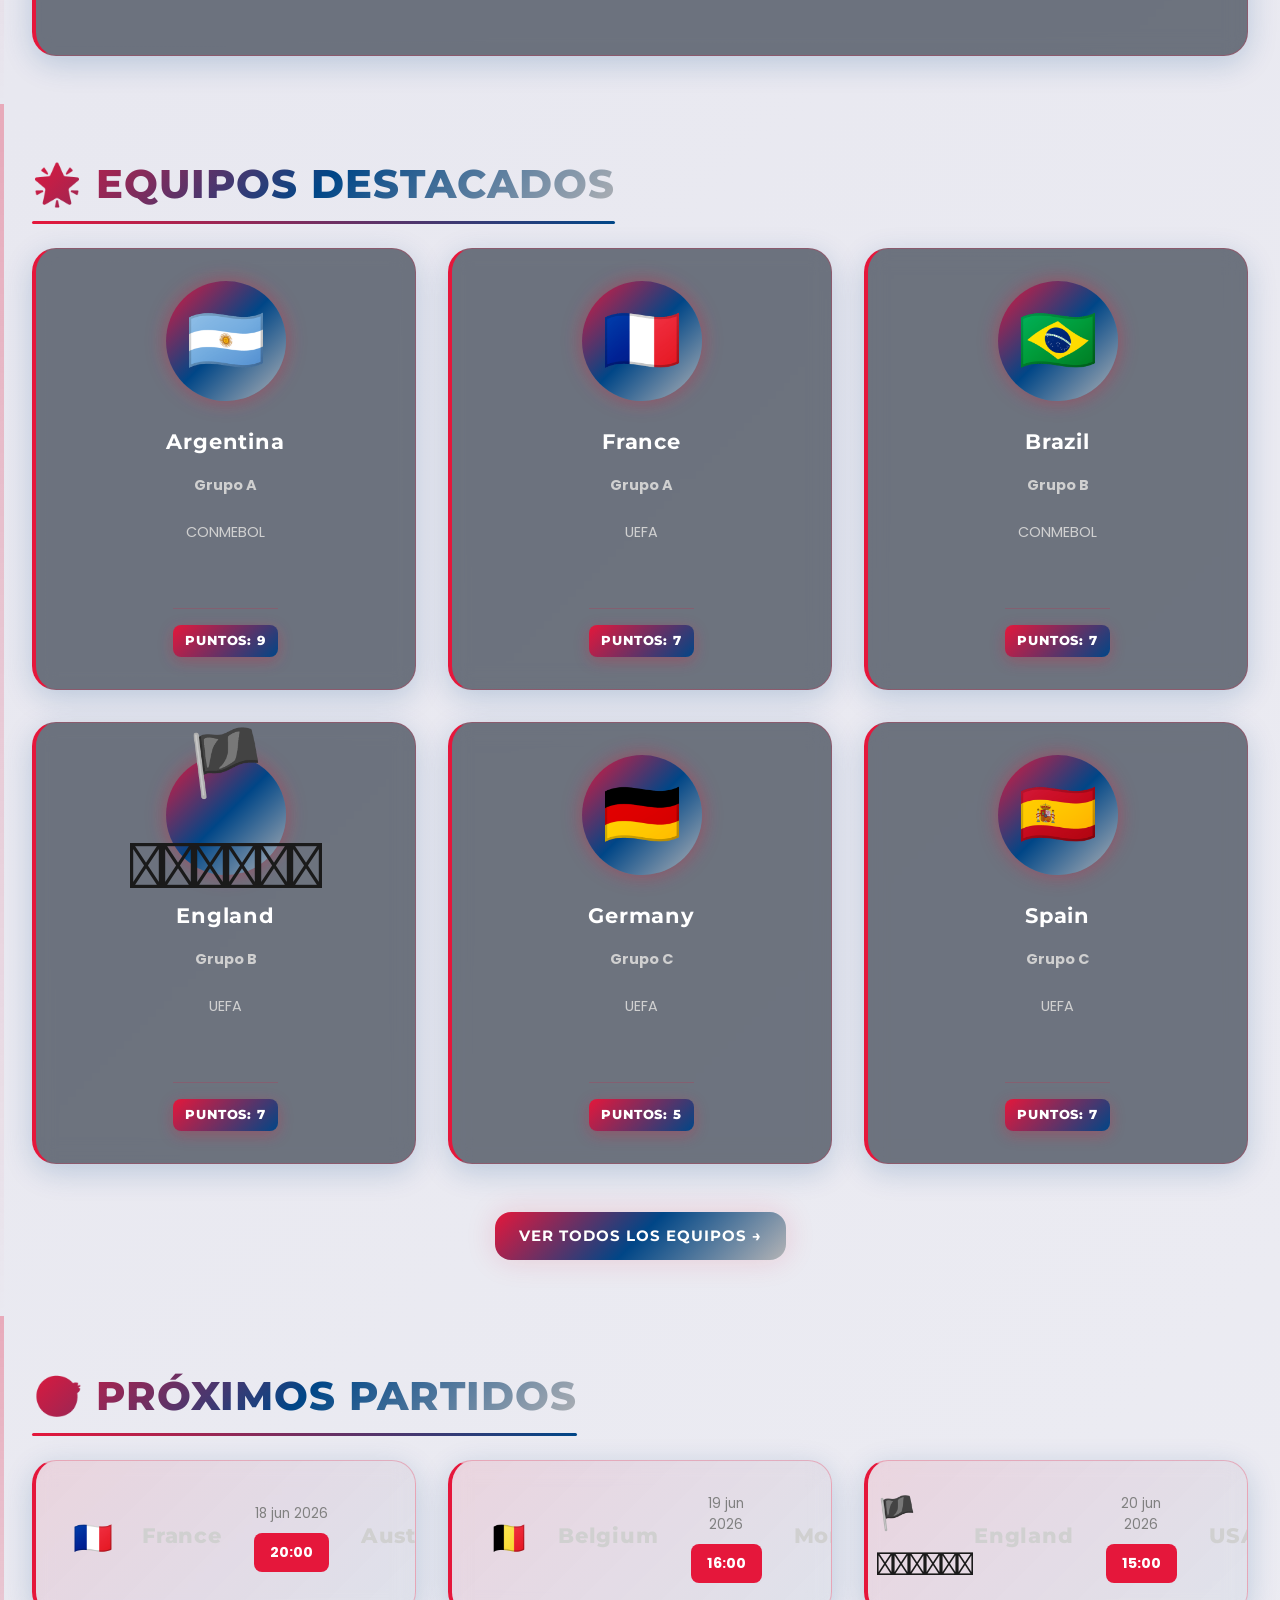
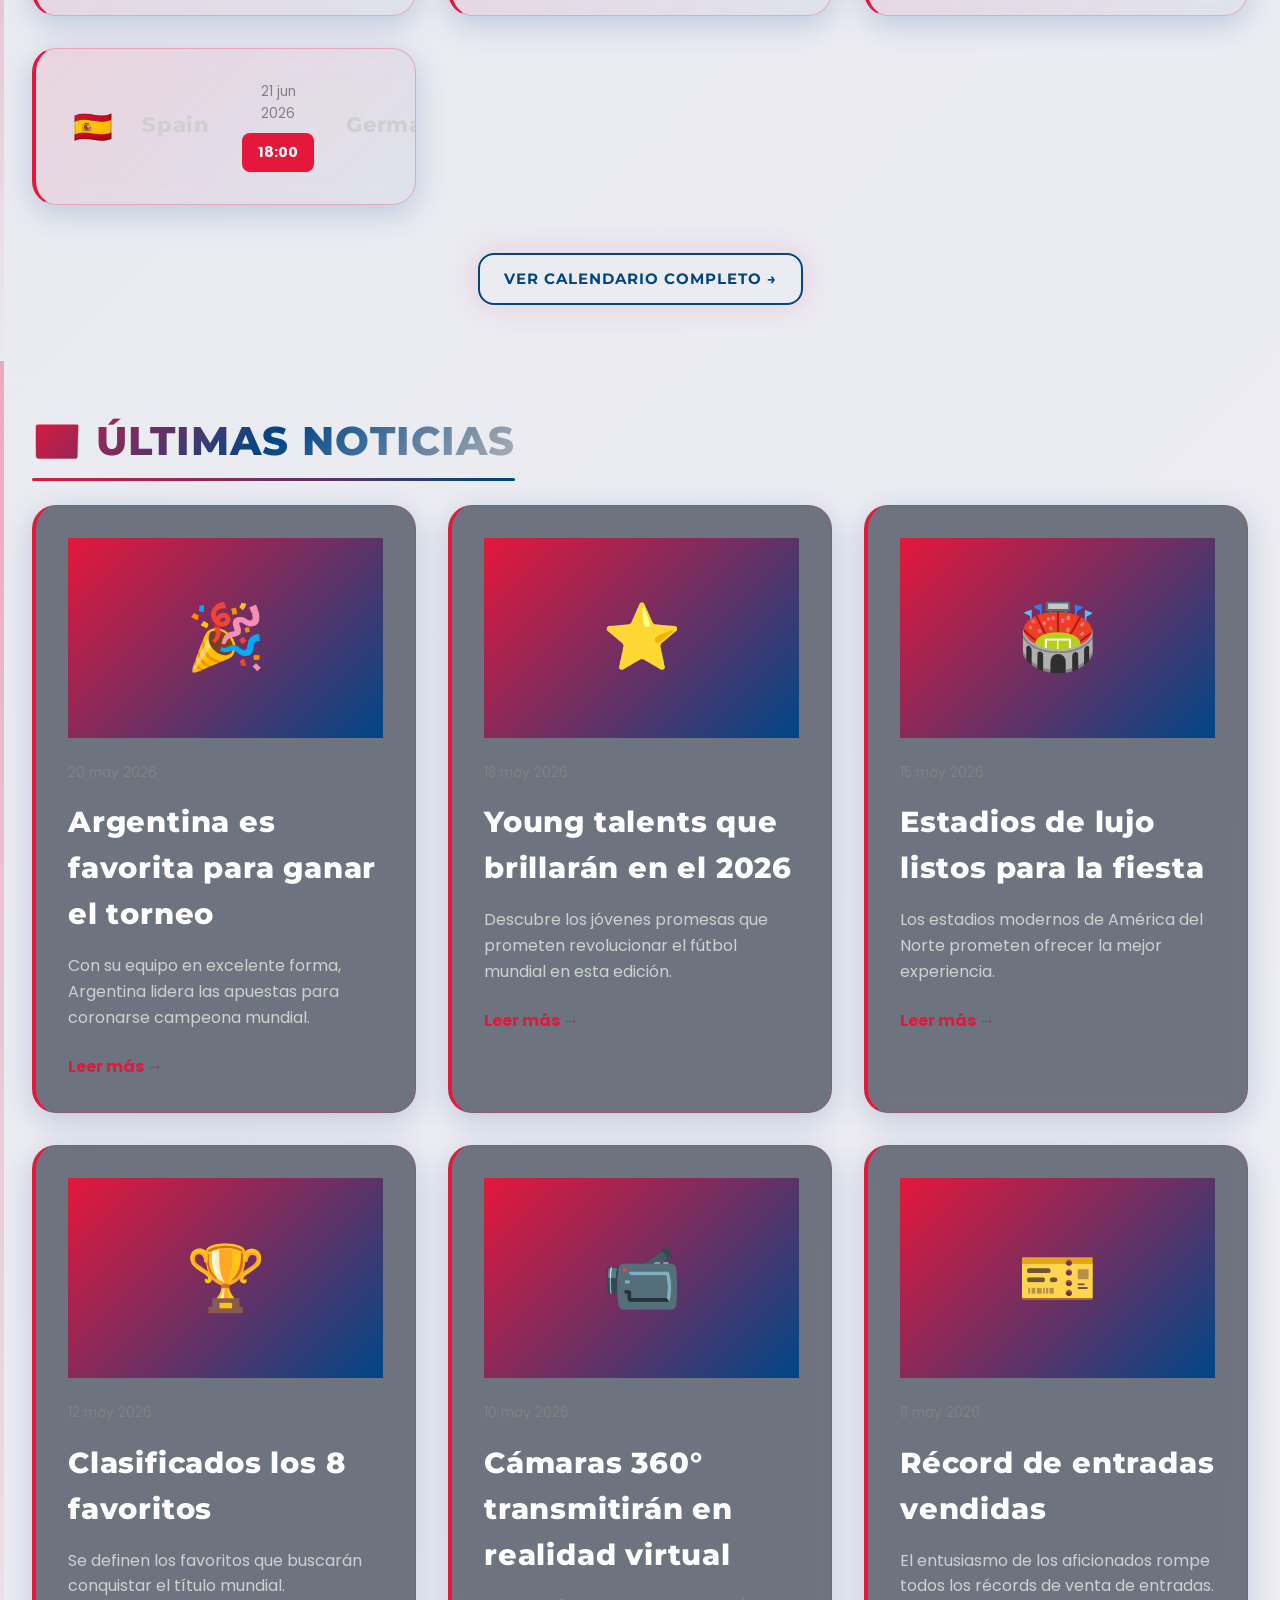
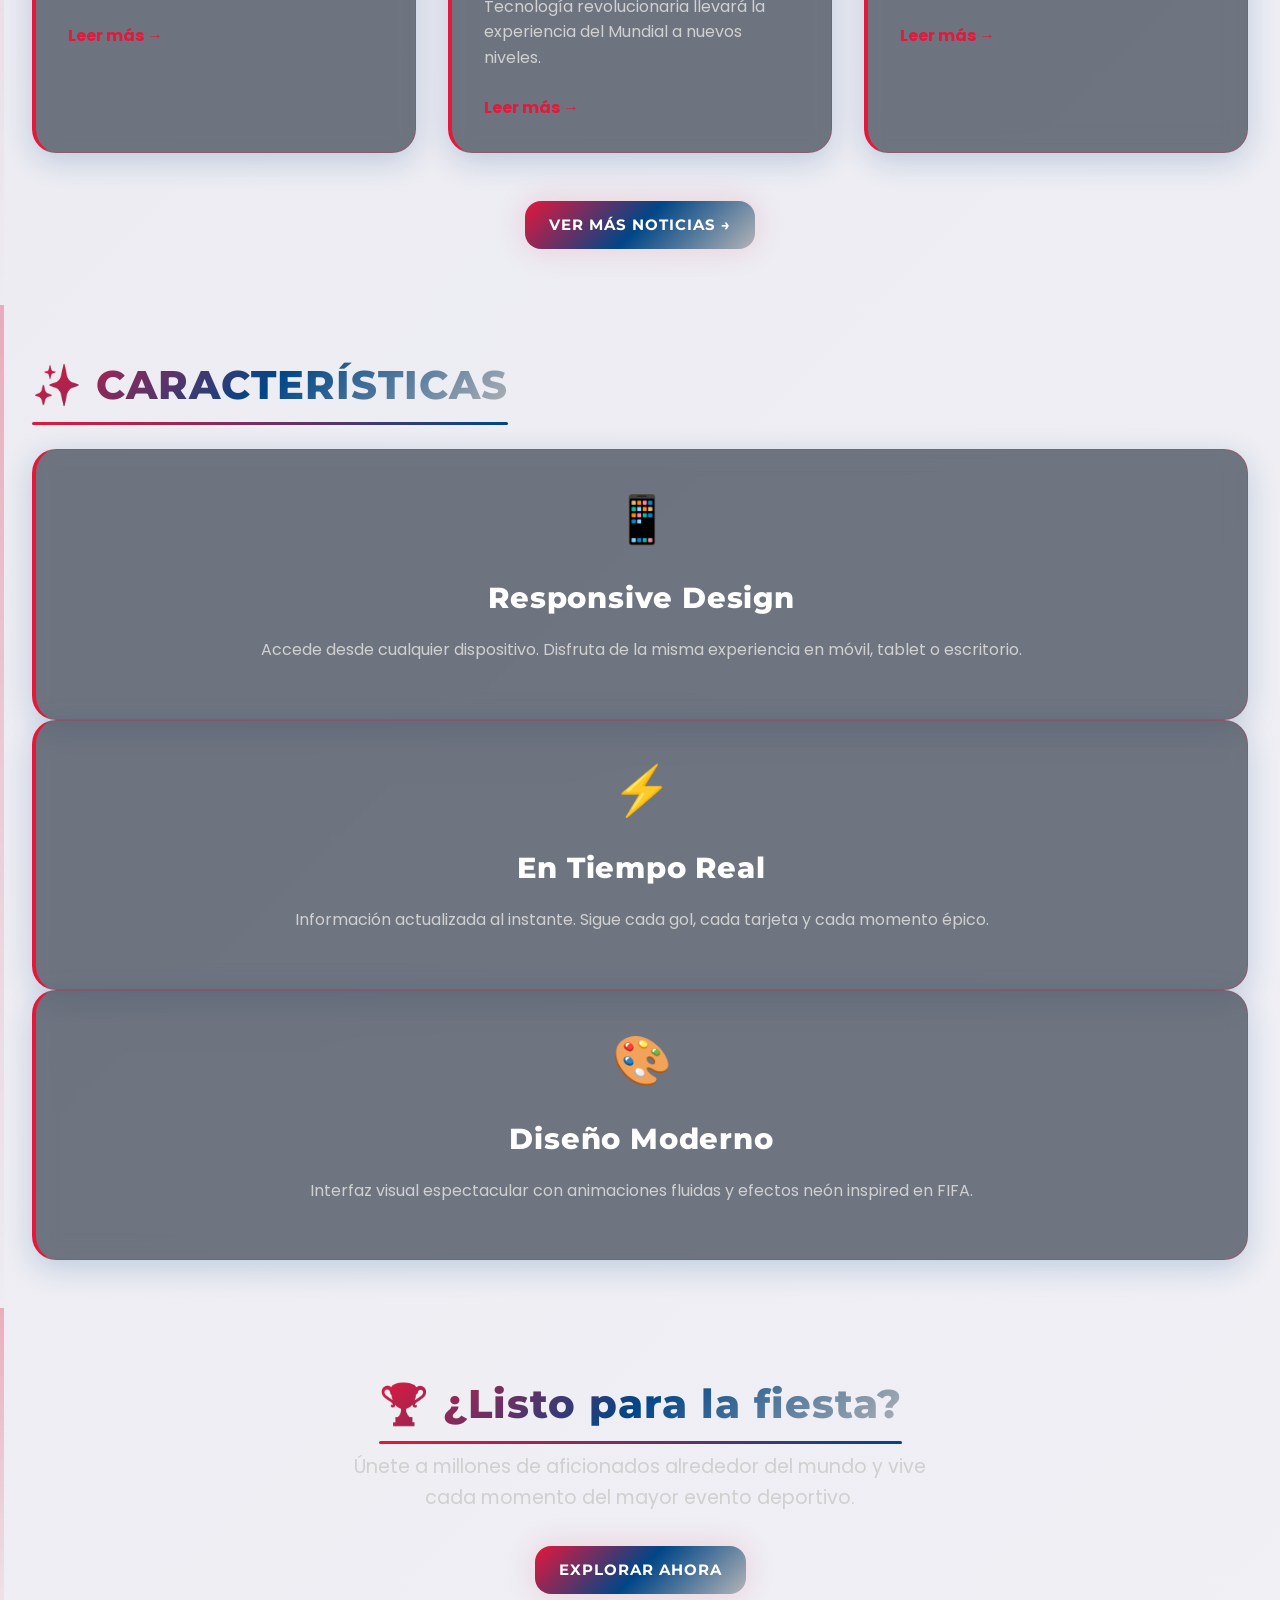
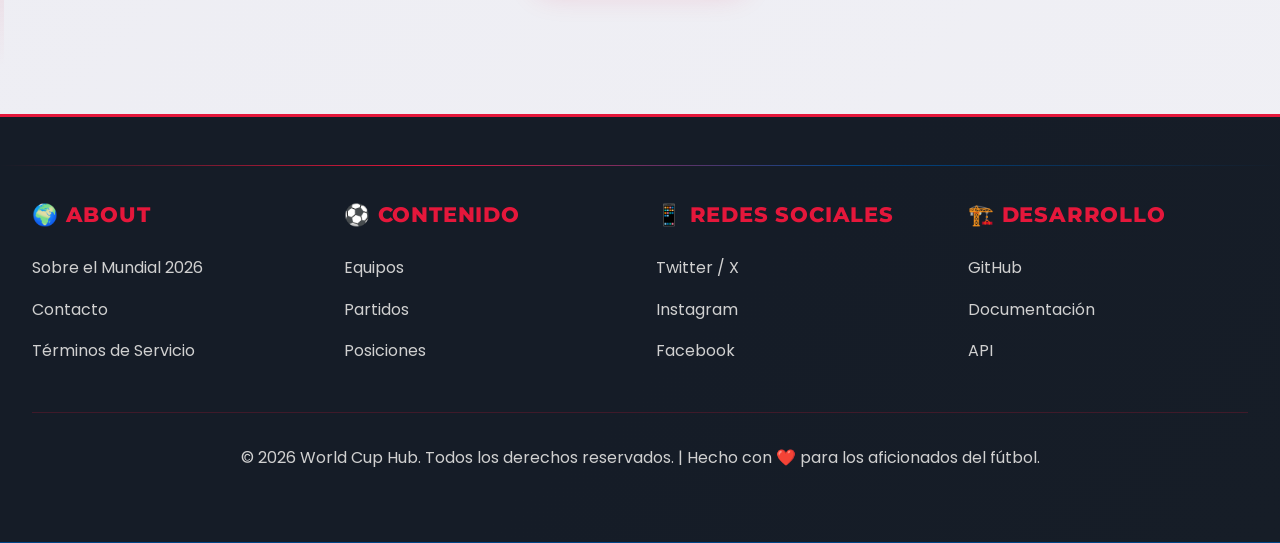
==== commit 3c2f6462: "Se agrego un banner pricipal" ====
--- a/index.html
+++ b/index.html
@@ -57,7 +57,18 @@
   <section class="hero">
     <div class="container">
       <div class="hero-content">
+        <div class="hero-banner">🏆 FIFA WORLD CUP 2026</div>
         <h1>🌍 WORLD CUP 2026</h1>
+        <p class="hero-tagline">
+          La ruta hacia la gloria comienza en América del Norte. Vive cada gol,
+          cada estadio y cada rivalidad histórica.
+        </p>
+
+        <div class="hero-highlights">
+          <span>48 equipos</span>
+          <span>16 sedes</span>
+          <span>75 partidos</span>
+        </div>
 
         <p>
           La fiesta más grande del fútbol mundial llegará a América del Norte.
--- a/css/styles.css
+++ b/css/styles.css
@@ -339,13 +339,15 @@
 /* ===== HERO SECTION ===== */
 .hero {
   position: relative;
-  height: 100vh;
+  min-height: 95vh;
   display: flex;
   align-items: center;
   justify-content: center;
   overflow: hidden;
   padding-top: 60px;
-  background: linear-gradient(135deg, rgba(229, 23, 59, 0.05) 0%, rgba(0, 70, 135, 0.05) 50%, transparent 100%);
+  background: radial-gradient(circle at top left, rgba(255, 215, 0, 0.12), transparent 22%),
+    radial-gradient(circle at center right, rgba(229, 23, 59, 0.16), transparent 18%),
+    linear-gradient(135deg, rgba(229, 23, 59, 0.12) 0%, rgba(0, 70, 135, 0.18) 40%, rgba(15, 22, 33, 1) 100%);
 }
 
 .hero::before {
@@ -356,38 +358,93 @@
   width: 100%;
   height: 100%;
   background: url('data:image/svg+xml,<svg xmlns="http://www.w3.org/2000/svg" viewBox="0 0 1200 600"><defs><pattern id="grid" width="40" height="40" patternUnits="userSpaceOnUse"><path d="M 40 0 L 0 0 0 40" fill="none" stroke="%23E5173B" stroke-width="0.5" opacity="0.08"/></pattern></defs><rect width="1200" height="600" fill="none"/><rect width="1200" height="600" fill="url(%23grid)"/></svg>');
-  opacity: 0.1;
+  opacity: 0.14;
   z-index: 1;
 }
 
 .hero::after {
   content: '';
   position: absolute;
-  top: -50%;
-  right: -10%;
-  width: 600px;
-  height: 600px;
-  background: radial-gradient(circle, rgba(229, 23, 59, 0.15) 0%, transparent 70%);
+  top: -45%;
+  right: -5%;
+  width: 650px;
+  height: 650px;
+  background: radial-gradient(circle, rgba(229, 23, 59, 0.18) 0%, transparent 60%);
   border-radius: 50%;
-  animation: float 20s ease-in-out infinite;
+  animation: float 18s ease-in-out infinite;
   z-index: 2;
+}
+
+.hero-banner {
+  display: inline-block;
+  margin-bottom: 1rem;
+  padding: 1rem 1.8rem;
+  border-radius: 999px;
+  background: linear-gradient(135deg, rgba(255, 255, 255, 0.18), rgba(229, 23, 59, 0.22));
+  border: 1px solid rgba(255, 255, 255, 0.2);
+  color: var(--text-primary);
+  font-size: 0.95rem;
+  font-weight: 700;
+  letter-spacing: 1.4px;
+  text-transform: uppercase;
+  box-shadow: 0 0 20px rgba(255, 255, 255, 0.12);
 }
 
 .hero-content {
   position: relative;
   z-index: 10;
   text-align: center;
-  max-width: 900px;
+  max-width: 920px;
+  padding: 4rem 1.5rem;
+  border: 1px solid rgba(255, 255, 255, 0.08);
+  border-radius: 2rem;
+  background: rgba(15, 22, 33, 0.66);
+  box-shadow: 0 0 60px rgba(0, 0, 0, 0.35);
+  backdrop-filter: blur(16px);
 }
 
 .hero h1 {
-  font-size: 4.5rem;
+  font-size: 5rem;
   margin-bottom: var(--spacing-md);
   animation: slideDown 1s ease-out;
+  text-shadow: 0 0 35px rgba(229, 23, 59, 0.25);
+}
+
+.hero-tagline {
+  font-size: 1.6rem;
+  color: #f5f5f5;
+  margin: 0 auto var(--spacing-lg);
+  max-width: 760px;
+  letter-spacing: 0.02em;
+  line-height: 1.5;
+  animation: slideUp 1s ease-out 0.15s both;
+}
+
+.hero-highlights {
+  display: inline-flex;
+  gap: 1rem;
+  flex-wrap: wrap;
+  justify-content: center;
+  margin-bottom: var(--spacing-lg);
+  animation: slideUp 1s ease-out 0.25s both;
+}
+
+.hero-highlights span {
+  display: inline-flex;
+  align-items: center;
+  justify-content: center;
+  padding: 0.9rem 1.2rem;
+  border-radius: 999px;
+  background: rgba(255, 255, 255, 0.08);
+  border: 1px solid rgba(255, 255, 255, 0.12);
+  color: #ffffff;
+  font-weight: 600;
+  letter-spacing: 0.8px;
+  min-width: 160px;
 }
 
 .hero p {
-  font-size: 1.5rem;
+  font-size: 1.4rem;
   color: var(--text-secondary);
   margin-bottom: var(--spacing-lg);
   animation: slideUp 1s ease-out 0.2s both;
@@ -399,6 +456,16 @@
   justify-content: center;
   flex-wrap: wrap;
   animation: slideUp 1s ease-out 0.4s both;
+}
+
+.btn.btn-primary,
+.btn.btn-secondary {
+  box-shadow: 0 0 30px rgba(229, 23, 59, 0.15);
+}
+
+.btn.btn-primary:hover,
+.btn.btn-secondary:hover {
+  transform: translateY(-2px);
 }
 
 /* ===== GRID DE TARJETAS ===== */
--- a/css/responsive.css
+++ b/css/responsive.css
@@ -33,8 +33,13 @@
     font-size: 3rem;
   }
 
-  .hero p {
+  .hero p,
+  .hero-tagline {
     font-size: 1.2rem;
+  }
+
+  .hero-highlights span {
+    min-width: 130px;
   }
 
   .grid-2 {
@@ -119,8 +124,14 @@
     font-size: 2rem;
   }
 
-  .hero p {
+  .hero p,
+  .hero-tagline {
     font-size: 1rem;
+  }
+
+  .hero-highlights span {
+    min-width: 100px;
+    font-size: 0.95rem;
   }
 
   .hero-buttons {
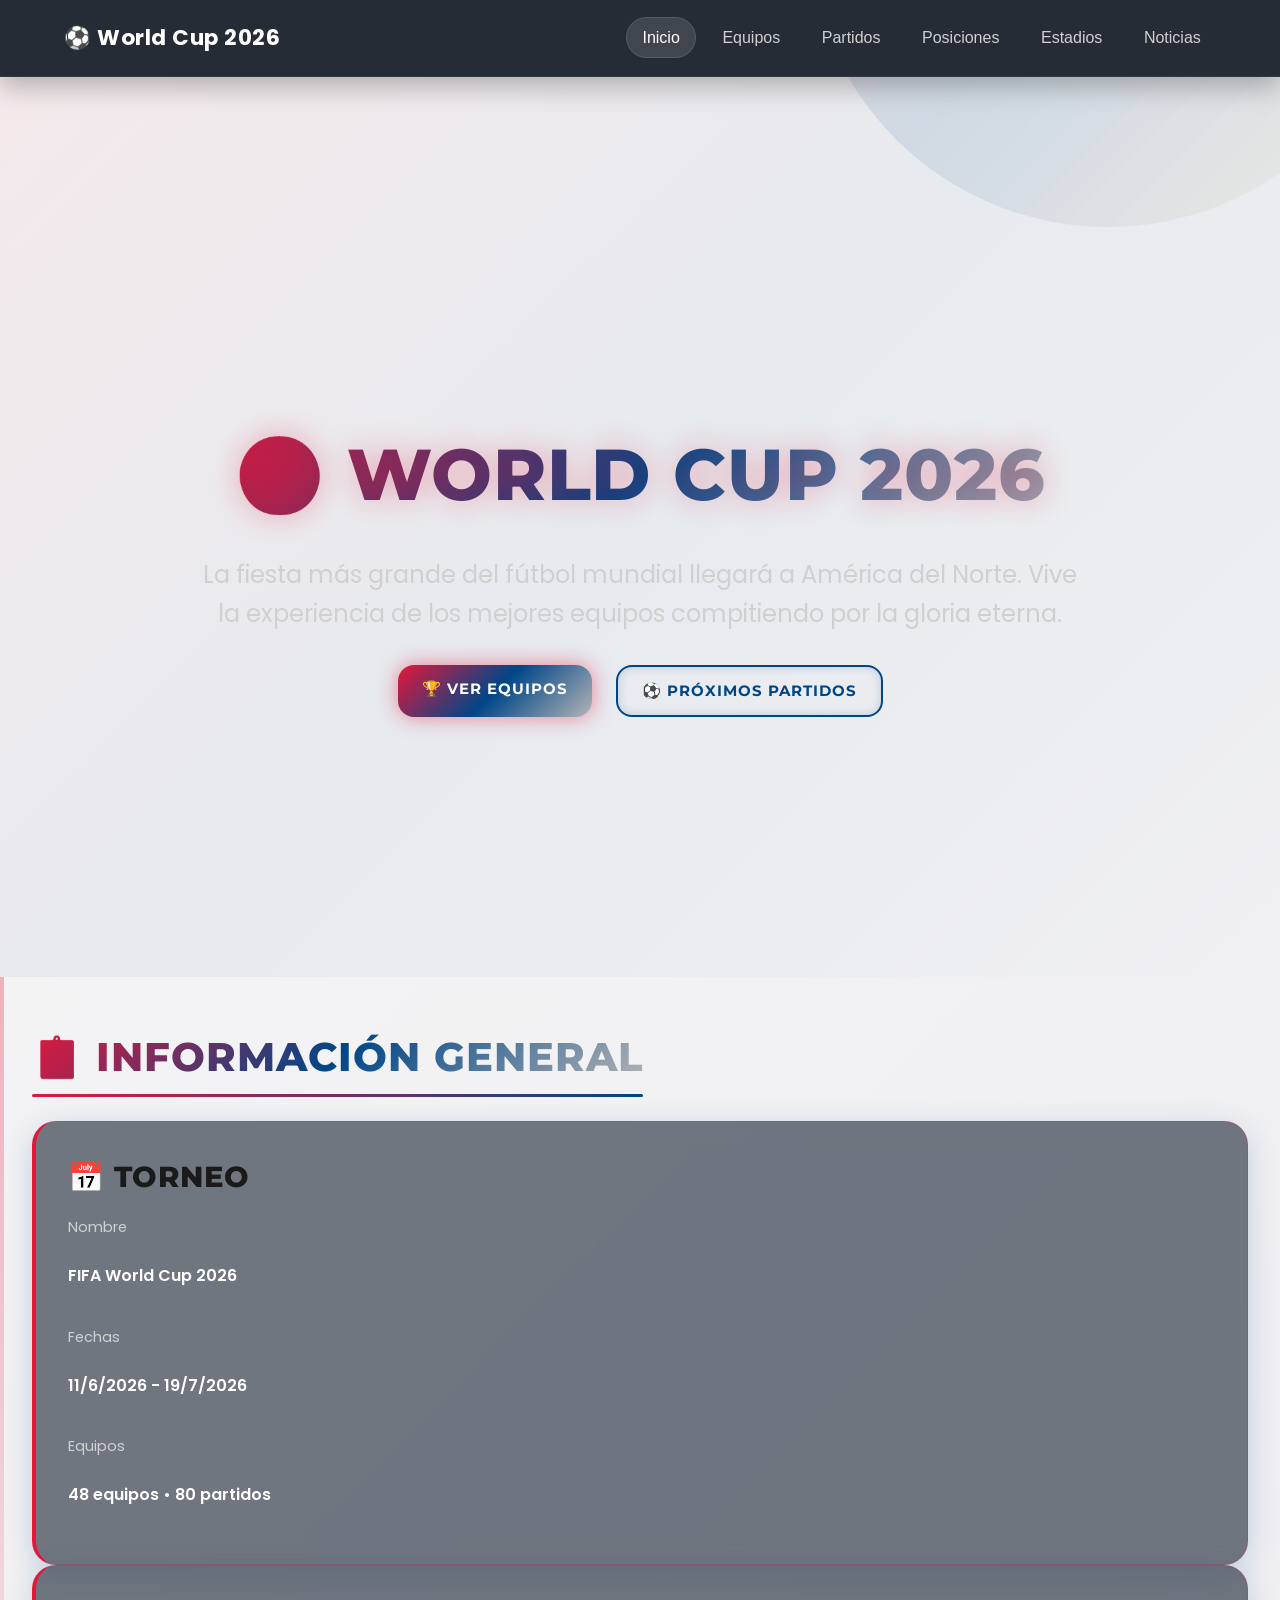
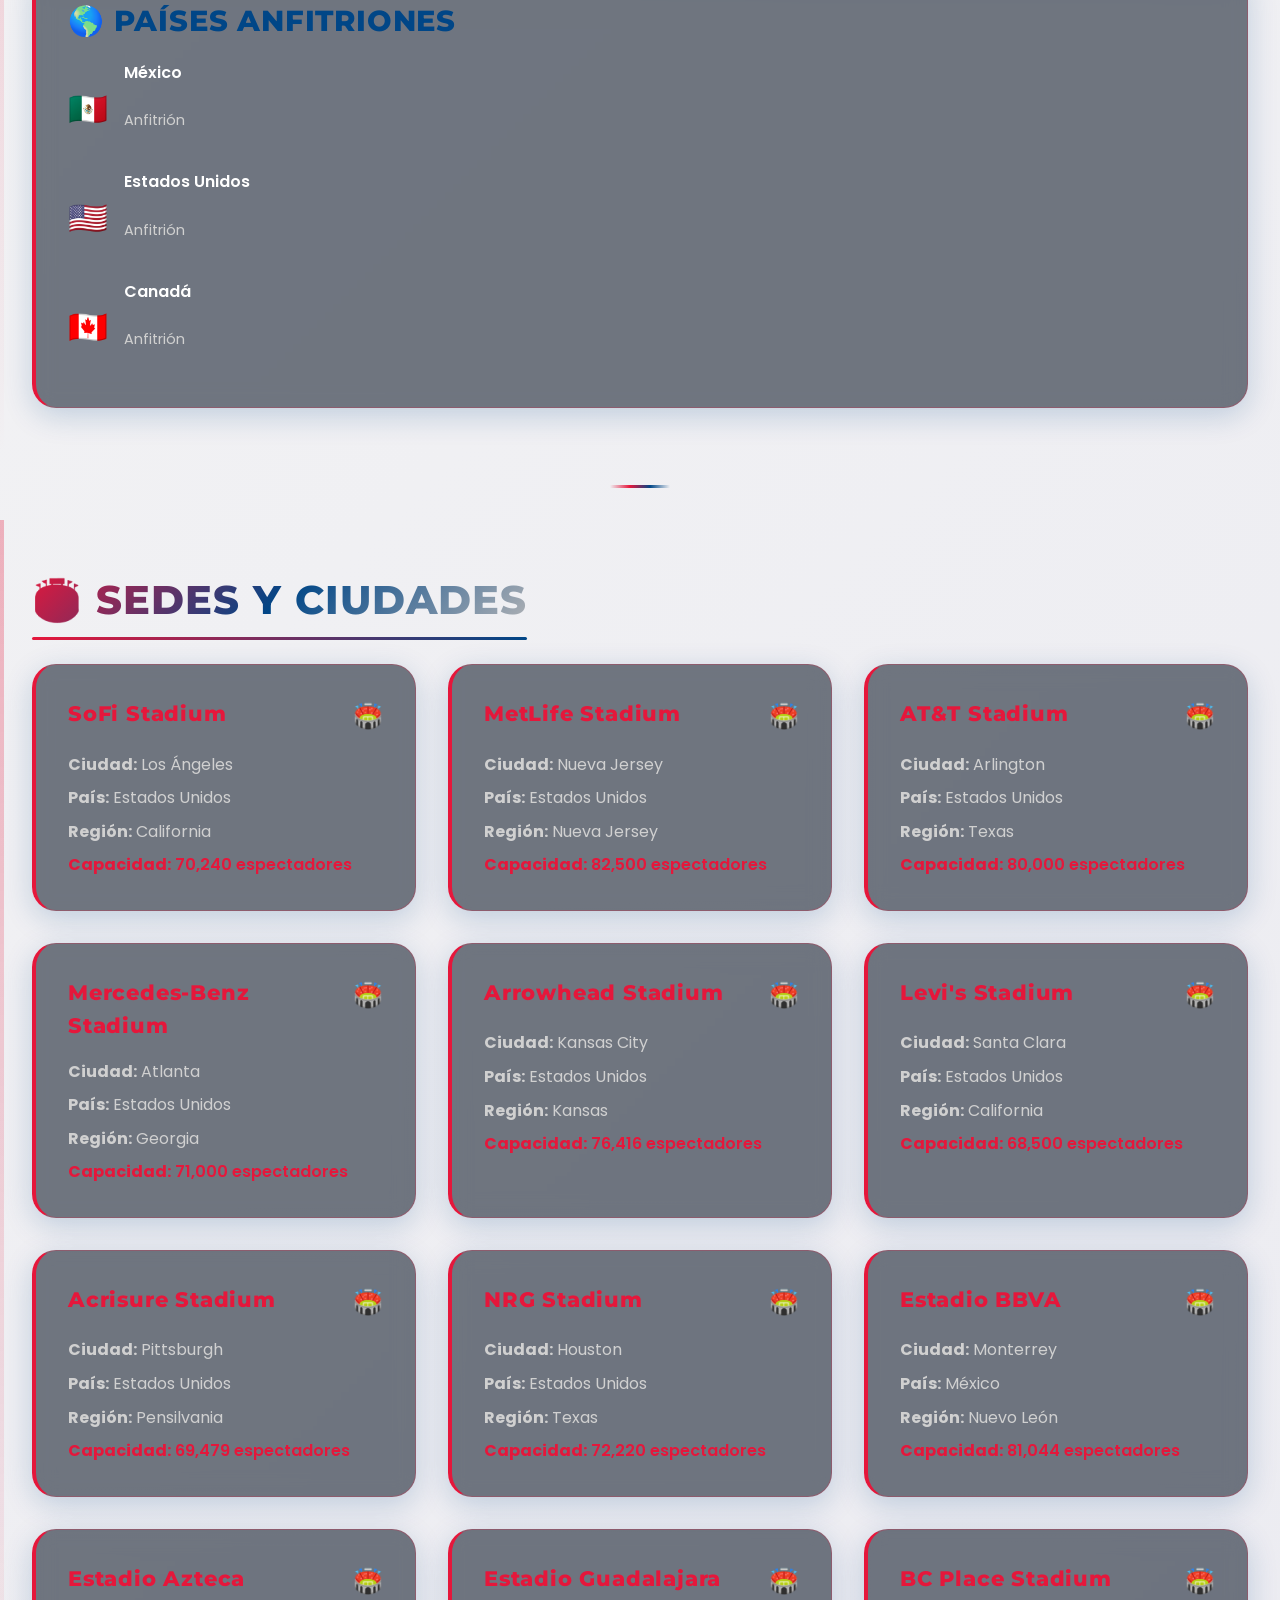
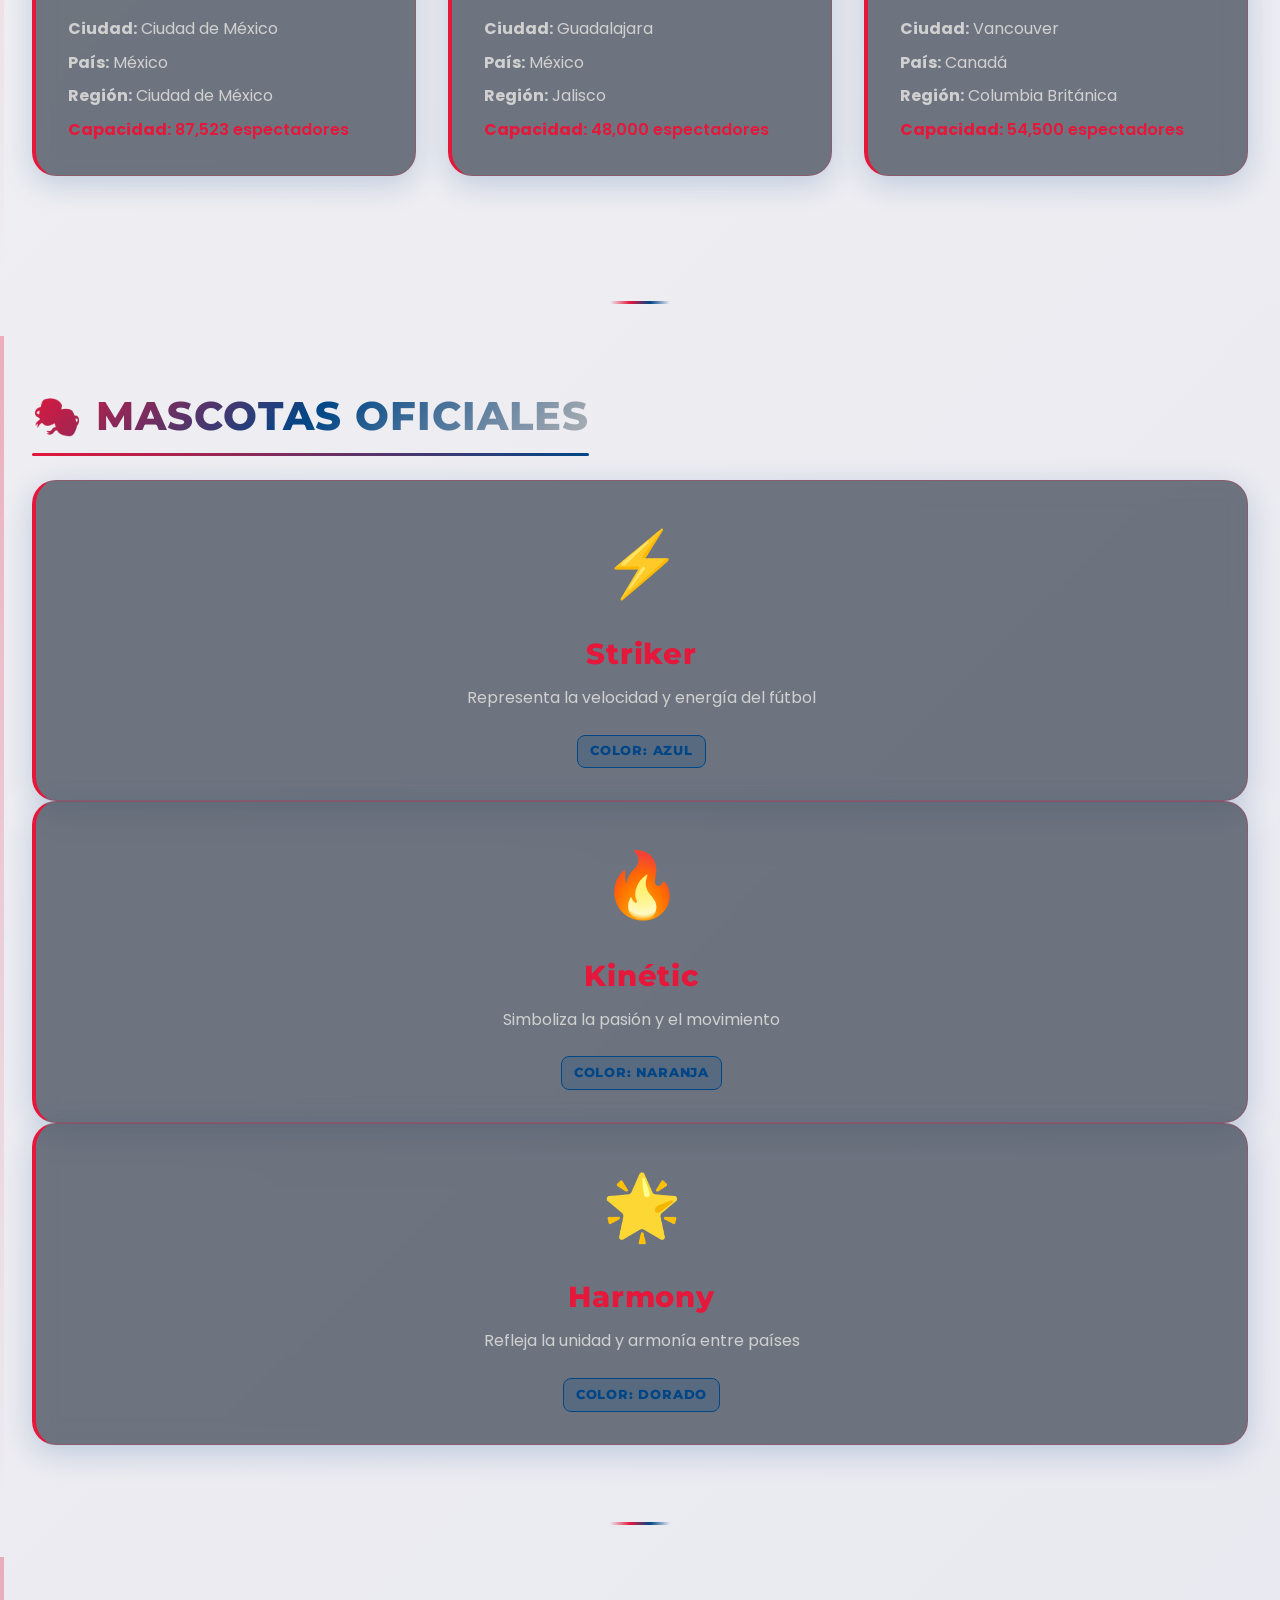
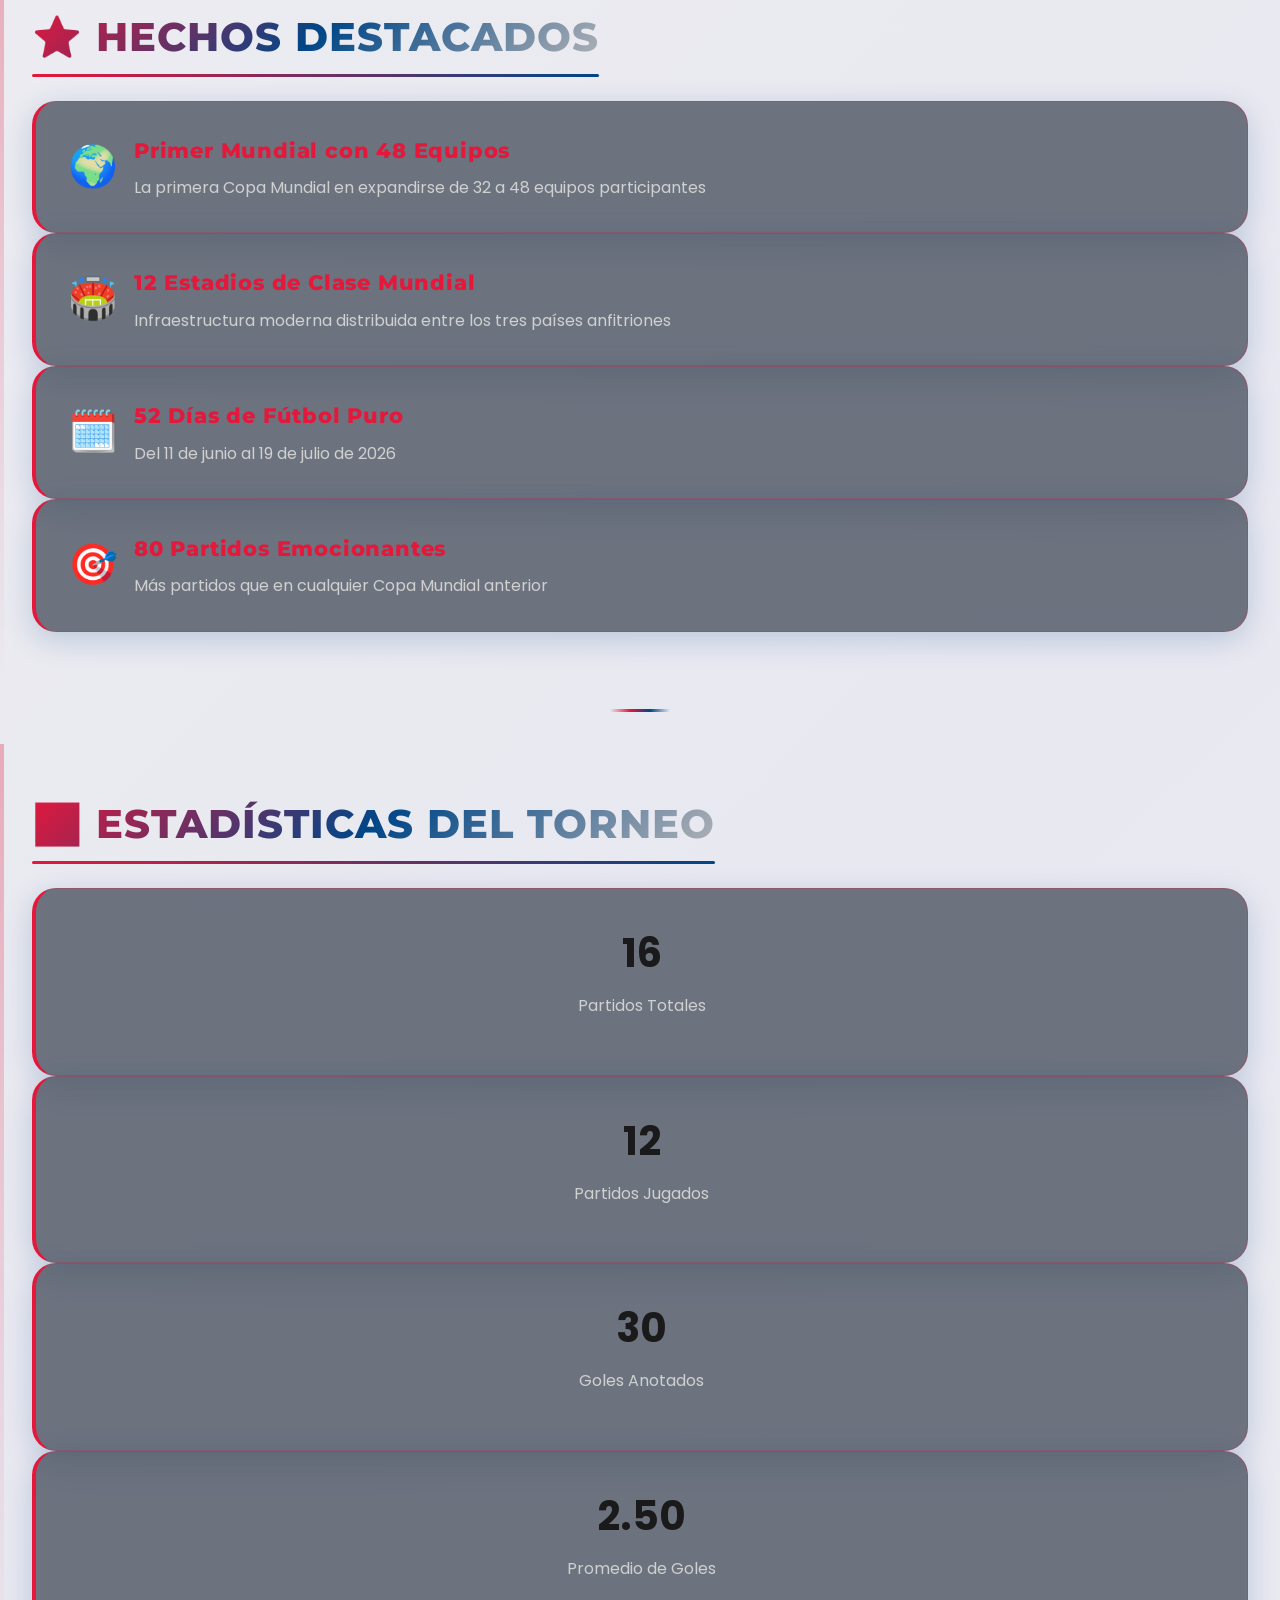
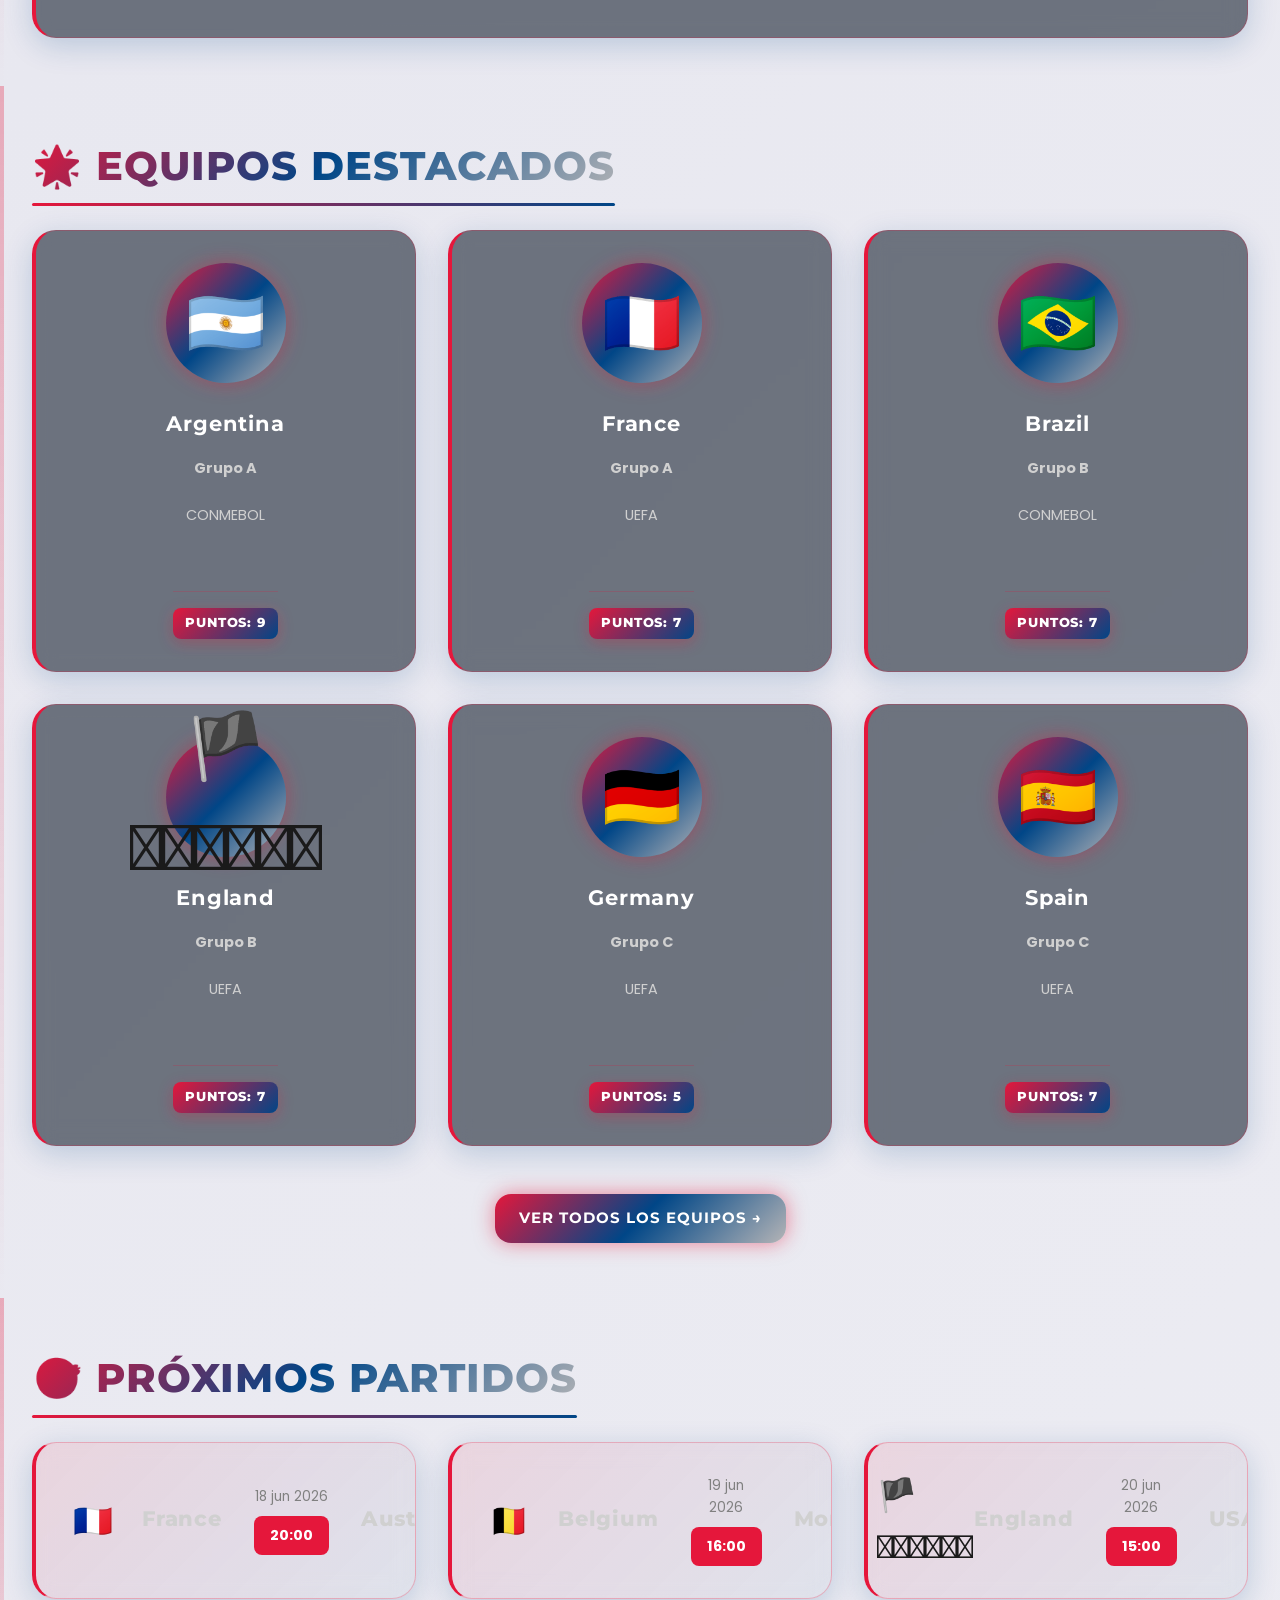
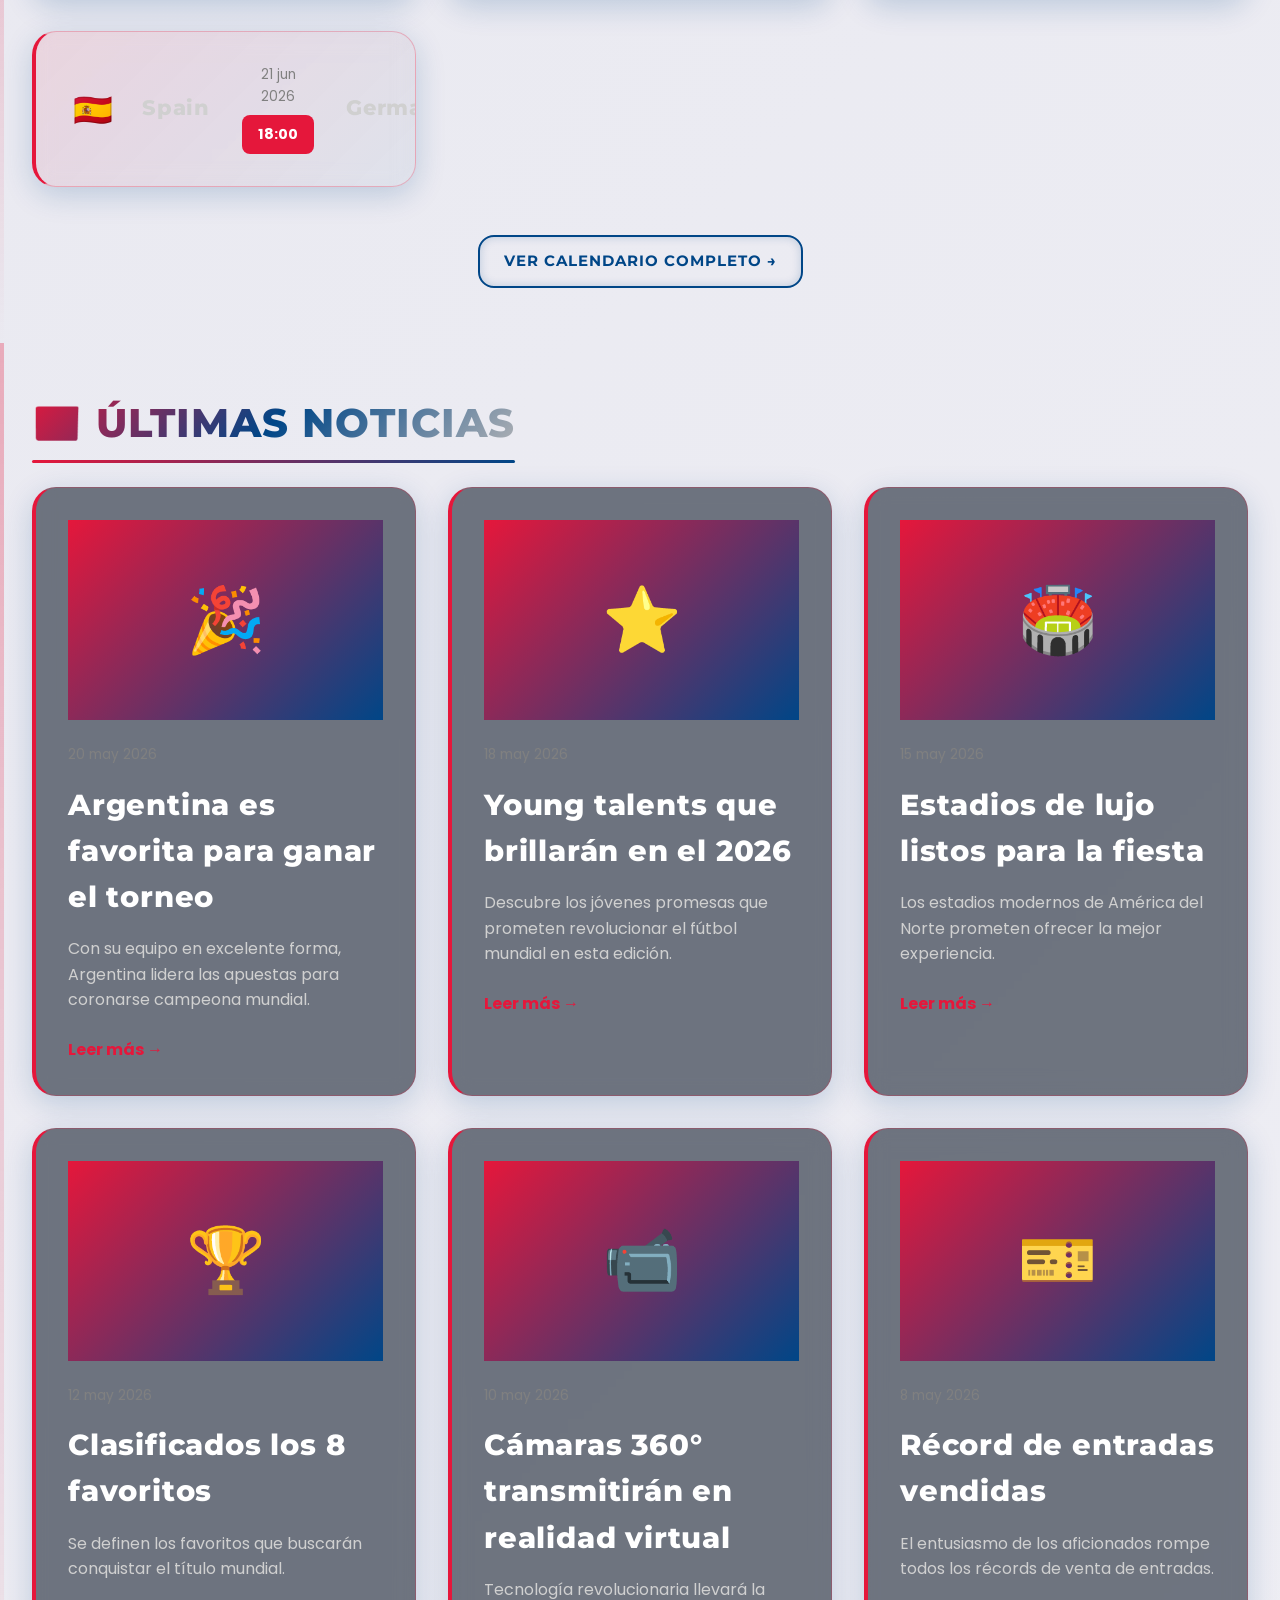
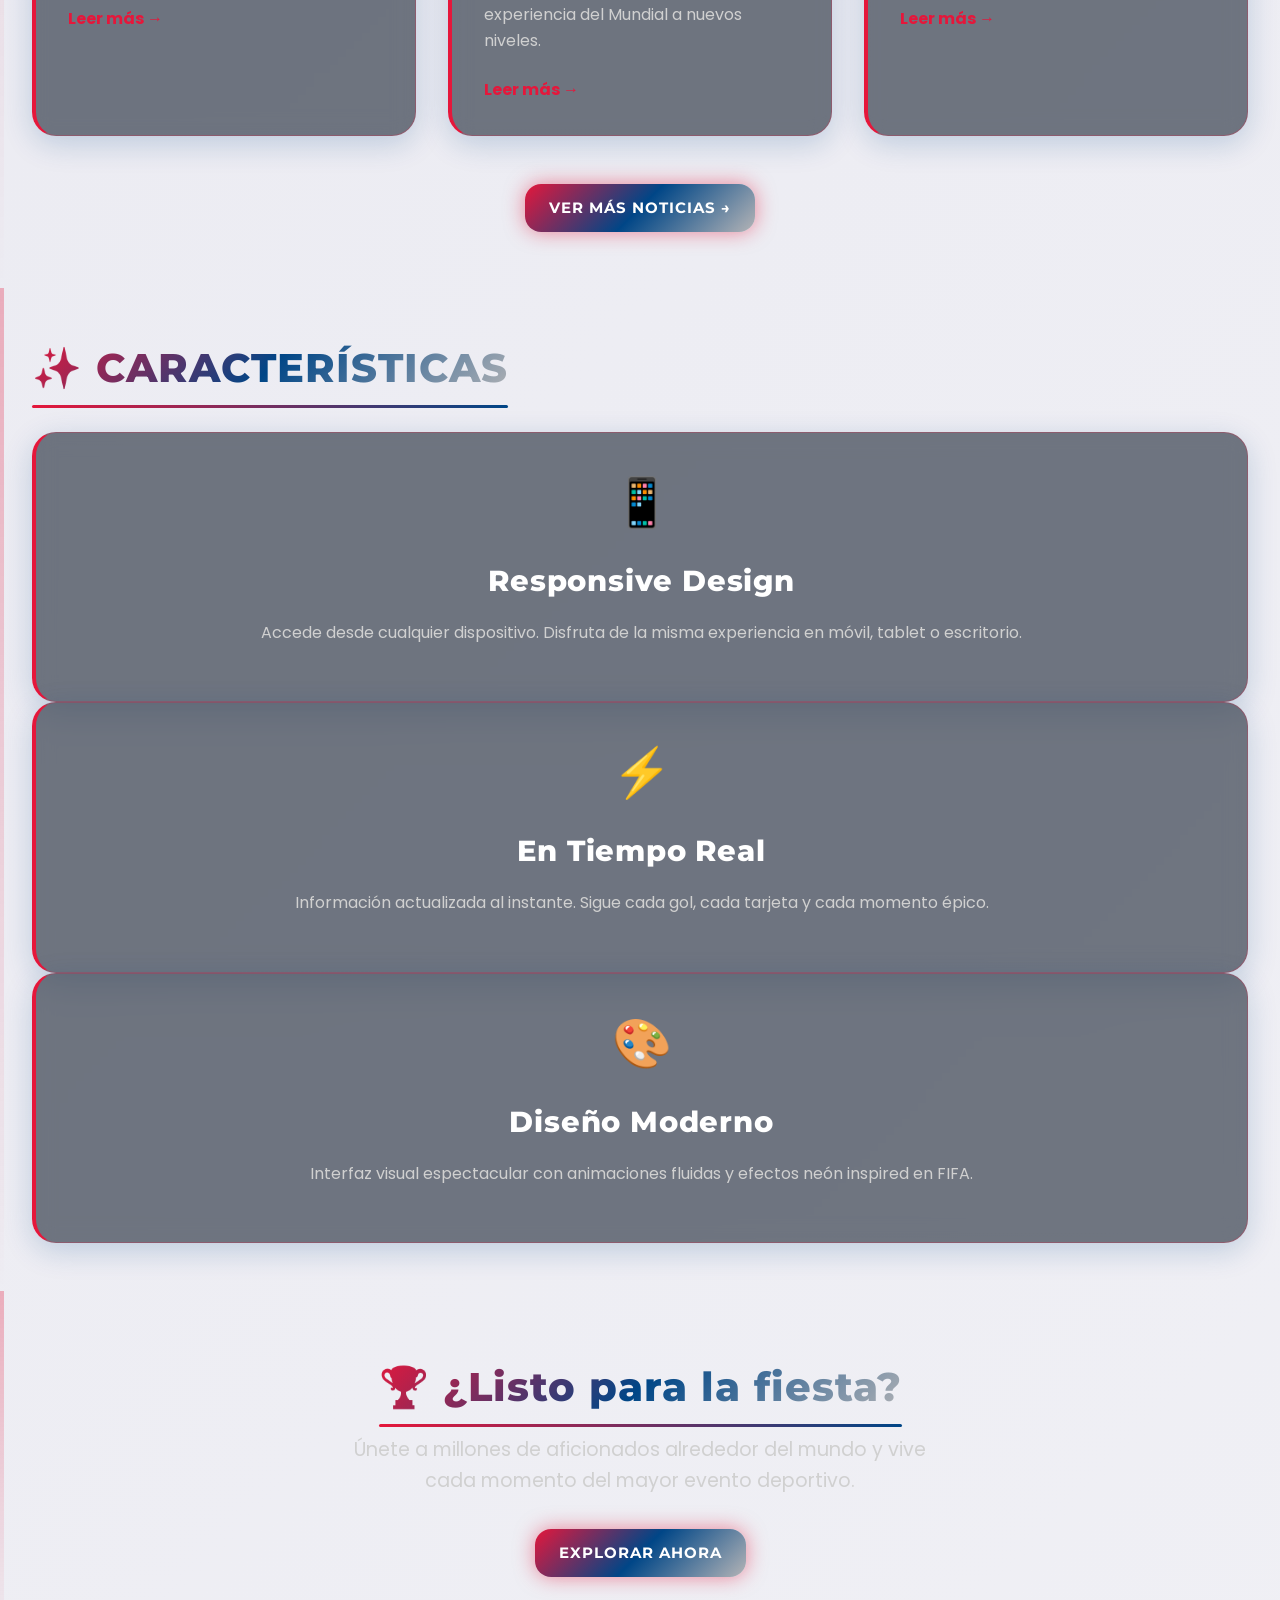
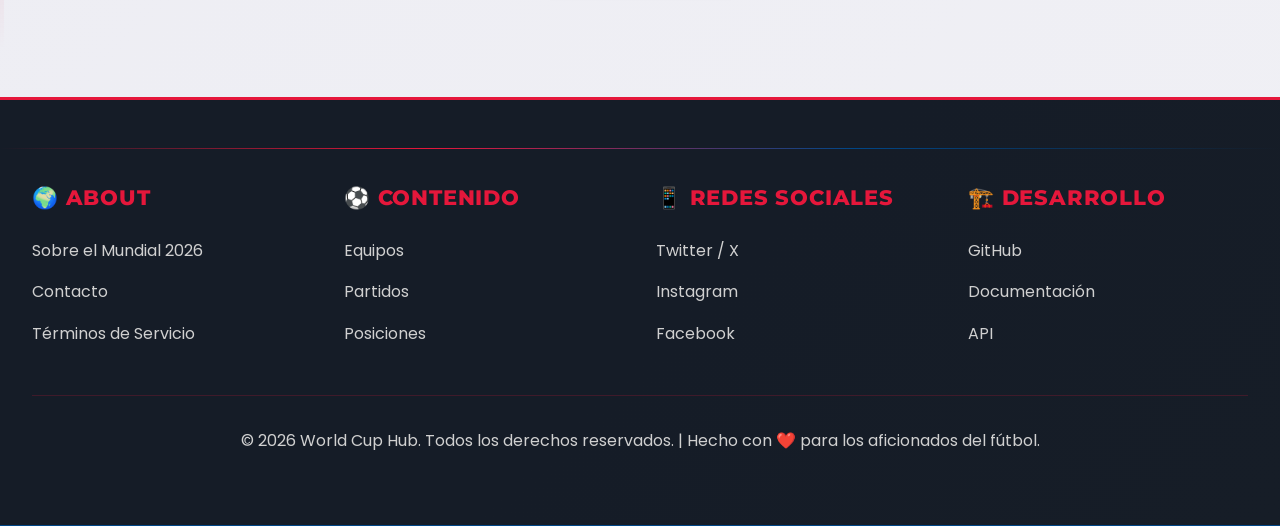
==== commit 3c3aaf71: "se agrego un menu de navegacion" ====
--- a/index.html
+++ b/index.html
@@ -34,12 +34,17 @@
 </head>
 <body>
   <!-- ===== NAVBAR ===== -->
-  <navbar>
+  <nav>
     <div class="container">
       <div class="navbar">
         <a href="index.html" class="nav-brand">
           ⚽ World Cup 2026
         </a>
+        <button class="nav-toggle" aria-label="Abrir menú" aria-expanded="false">
+          <span></span>
+          <span></span>
+          <span></span>
+        </button>
 
         <ul class="nav-links">
           <li><a href="index.html" class="active">Inicio</a></li>
@@ -51,24 +56,13 @@
         </ul>
       </div>
     </div>
-  </navbar>
+  </nav>
 
   <!-- ===== HERO SECTION ===== -->
   <section class="hero">
     <div class="container">
       <div class="hero-content">
-        <div class="hero-banner">🏆 FIFA WORLD CUP 2026</div>
         <h1>🌍 WORLD CUP 2026</h1>
-        <p class="hero-tagline">
-          La ruta hacia la gloria comienza en América del Norte. Vive cada gol,
-          cada estadio y cada rivalidad histórica.
-        </p>
-
-        <div class="hero-highlights">
-          <span>48 equipos</span>
-          <span>16 sedes</span>
-          <span>75 partidos</span>
-        </div>
 
         <p>
           La fiesta más grande del fútbol mundial llegará a América del Norte.
@@ -257,6 +251,7 @@
 
   <!-- Scripts -->
   <script src="js/api.js"></script>
+  <script src="js/navigation.js"></script>
   <script src="js/app.js"></script>
 </body>
 </html>
--- a/css/styles.css
+++ b/css/styles.css
@@ -149,81 +149,101 @@
 }
 
 /* ===== NAVBAR ===== */
-navbar {
+nav {
   position: sticky;
   top: 0;
   z-index: 1000;
-  background: rgba(15, 22, 33, 0.97);
-  backdrop-filter: blur(10px);
-  border-bottom: 2px solid var(--primary-red);
-  box-shadow: 0 4px 30px rgba(229, 23, 59, 0.2);
+  background: rgba(10, 16, 28, 0.88);
+  backdrop-filter: blur(16px);
+  border-bottom: 1px solid rgba(255, 255, 255, 0.06);
+  box-shadow: 0 10px 24px rgba(0, 0, 0, 0.25);
 }
 
 .navbar {
   display: flex;
   justify-content: space-between;
   align-items: center;
-  padding: var(--spacing-md) var(--spacing-lg);
+  padding: calc(var(--spacing-md) - 0.2rem) var(--spacing-lg);
+  gap: var(--spacing-md);
 }
 
 .nav-brand {
   display: flex;
   align-items: center;
   gap: var(--spacing-sm);
-  font-size: 1.5rem;
-  font-weight: 800;
-  background: var(--gradient-primary);
-  -webkit-background-clip: text;
-  -webkit-text-fill-color: transparent;
-  background-clip: text;
-  text-transform: uppercase;
+  font-family: 'Poppins', sans-serif;
+  font-size: 1.35rem;
+  font-weight: 700;
+  color: var(--text-primary);
+  text-transform: none;
   text-decoration: none;
-  letter-spacing: 2px;
+  letter-spacing: 0.5px;
 }
 
 .nav-brand:hover {
-  filter: drop-shadow(0 0 20px rgba(229, 23, 59, 0.6));
+  color: rgba(255, 255, 255, 0.95);
 }
 
 .nav-links {
   display: flex;
-  gap: var(--spacing-lg);
+  align-items: center;
+  gap: 0.7rem;
   list-style: none;
 }
 
 .nav-links a {
   color: var(--text-secondary);
   text-decoration: none;
-  font-weight: 600;
-  position: relative;
-  transition: color var(--transition-normal);
-}
-
-.nav-links a::after {
-  content: '';
-  position: absolute;
-  bottom: -5px;
-  left: 0;
-  width: 0;
-  height: 3px;
-  background: var(--primary-red);
-  transition: width var(--transition-normal);
+  font-family: 'Poppins', sans-serif;
+  font-weight: 500;
+  padding: 0.7rem 0.95rem;
+  border-radius: 999px;
+  transition: color var(--transition-normal), background var(--transition-normal), transform var(--transition-normal);
 }
 
 .nav-links a:hover {
-  color: var(--primary-red);
-}
-
-.nav-links a:hover::after {
+  color: var(--text-primary);
+  background: rgba(255, 255, 255, 0.08);
+  transform: translateY(-1px);
+}
+
+.nav-links a.active {
+  color: var(--text-primary);
+  background: rgba(255, 255, 255, 0.12);
+  border: 1px solid rgba(255, 255, 255, 0.12);
+}
+
+.nav-toggle {
+  display: none;
+  background: rgba(255, 255, 255, 0.08);
+  border: 1px solid rgba(255, 255, 255, 0.1);
+  border-radius: 0.95rem;
+  padding: 0.8rem;
+  cursor: pointer;
+  transition: border-color var(--transition-normal), transform var(--transition-normal), background var(--transition-normal);
+}
+
+.nav-toggle:hover {
+  border-color: rgba(255, 255, 255, 0.2);
+  background: rgba(255, 255, 255, 0.12);
+  transform: translateY(-1px);
+}
+
+.nav-toggle span {
+  display: block;
+  width: 1.5rem;
+  height: 2px;
+  background: var(--text-primary);
+  margin: 0.3rem 0;
+  transition: transform var(--transition-normal), opacity var(--transition-normal);
+}
+
+.nav-links.nav-open {
+  display: flex;
+  flex-direction: column;
+  gap: var(--spacing-md);
   width: 100%;
-}
-
-.nav-links a.active {
-  color: var(--primary-red);
-}
-
-.nav-links a.active::after {
-  width: 100%;
+  padding-top: var(--spacing-md);
 }
 
 /* ===== BOTONES ===== */
@@ -339,15 +359,13 @@
 /* ===== HERO SECTION ===== */
 .hero {
   position: relative;
-  min-height: 95vh;
+  height: 100vh;
   display: flex;
   align-items: center;
   justify-content: center;
   overflow: hidden;
   padding-top: 60px;
-  background: radial-gradient(circle at top left, rgba(255, 215, 0, 0.12), transparent 22%),
-    radial-gradient(circle at center right, rgba(229, 23, 59, 0.16), transparent 18%),
-    linear-gradient(135deg, rgba(229, 23, 59, 0.12) 0%, rgba(0, 70, 135, 0.18) 40%, rgba(15, 22, 33, 1) 100%);
+  background: linear-gradient(135deg, rgba(229, 23, 59, 0.05) 0%, rgba(0, 70, 135, 0.05) 50%, transparent 100%);
 }
 
 .hero::before {
@@ -358,93 +376,38 @@
   width: 100%;
   height: 100%;
   background: url('data:image/svg+xml,<svg xmlns="http://www.w3.org/2000/svg" viewBox="0 0 1200 600"><defs><pattern id="grid" width="40" height="40" patternUnits="userSpaceOnUse"><path d="M 40 0 L 0 0 0 40" fill="none" stroke="%23E5173B" stroke-width="0.5" opacity="0.08"/></pattern></defs><rect width="1200" height="600" fill="none"/><rect width="1200" height="600" fill="url(%23grid)"/></svg>');
-  opacity: 0.14;
+  opacity: 0.1;
   z-index: 1;
 }
 
 .hero::after {
   content: '';
   position: absolute;
-  top: -45%;
-  right: -5%;
-  width: 650px;
-  height: 650px;
-  background: radial-gradient(circle, rgba(229, 23, 59, 0.18) 0%, transparent 60%);
+  top: -50%;
+  right: -10%;
+  width: 600px;
+  height: 600px;
+  background: radial-gradient(circle, rgba(229, 23, 59, 0.15) 0%, transparent 70%);
   border-radius: 50%;
-  animation: float 18s ease-in-out infinite;
+  animation: float 20s ease-in-out infinite;
   z-index: 2;
-}
-
-.hero-banner {
-  display: inline-block;
-  margin-bottom: 1rem;
-  padding: 1rem 1.8rem;
-  border-radius: 999px;
-  background: linear-gradient(135deg, rgba(255, 255, 255, 0.18), rgba(229, 23, 59, 0.22));
-  border: 1px solid rgba(255, 255, 255, 0.2);
-  color: var(--text-primary);
-  font-size: 0.95rem;
-  font-weight: 700;
-  letter-spacing: 1.4px;
-  text-transform: uppercase;
-  box-shadow: 0 0 20px rgba(255, 255, 255, 0.12);
 }
 
 .hero-content {
   position: relative;
   z-index: 10;
   text-align: center;
-  max-width: 920px;
-  padding: 4rem 1.5rem;
-  border: 1px solid rgba(255, 255, 255, 0.08);
-  border-radius: 2rem;
-  background: rgba(15, 22, 33, 0.66);
-  box-shadow: 0 0 60px rgba(0, 0, 0, 0.35);
-  backdrop-filter: blur(16px);
+  max-width: 900px;
 }
 
 .hero h1 {
-  font-size: 5rem;
+  font-size: 4.5rem;
   margin-bottom: var(--spacing-md);
   animation: slideDown 1s ease-out;
-  text-shadow: 0 0 35px rgba(229, 23, 59, 0.25);
-}
-
-.hero-tagline {
-  font-size: 1.6rem;
-  color: #f5f5f5;
-  margin: 0 auto var(--spacing-lg);
-  max-width: 760px;
-  letter-spacing: 0.02em;
-  line-height: 1.5;
-  animation: slideUp 1s ease-out 0.15s both;
-}
-
-.hero-highlights {
-  display: inline-flex;
-  gap: 1rem;
-  flex-wrap: wrap;
-  justify-content: center;
-  margin-bottom: var(--spacing-lg);
-  animation: slideUp 1s ease-out 0.25s both;
-}
-
-.hero-highlights span {
-  display: inline-flex;
-  align-items: center;
-  justify-content: center;
-  padding: 0.9rem 1.2rem;
-  border-radius: 999px;
-  background: rgba(255, 255, 255, 0.08);
-  border: 1px solid rgba(255, 255, 255, 0.12);
-  color: #ffffff;
-  font-weight: 600;
-  letter-spacing: 0.8px;
-  min-width: 160px;
 }
 
 .hero p {
-  font-size: 1.4rem;
+  font-size: 1.5rem;
   color: var(--text-secondary);
   margin-bottom: var(--spacing-lg);
   animation: slideUp 1s ease-out 0.2s both;
@@ -456,16 +419,6 @@
   justify-content: center;
   flex-wrap: wrap;
   animation: slideUp 1s ease-out 0.4s both;
-}
-
-.btn.btn-primary,
-.btn.btn-secondary {
-  box-shadow: 0 0 30px rgba(229, 23, 59, 0.15);
-}
-
-.btn.btn-primary:hover,
-.btn.btn-secondary:hover {
-  transform: translateY(-2px);
 }
 
 /* ===== GRID DE TARJETAS ===== */
--- a/css/responsive.css
+++ b/css/responsive.css
@@ -33,13 +33,8 @@
     font-size: 3rem;
   }
 
-  .hero p,
-  .hero-tagline {
+  .hero p {
     font-size: 1.2rem;
-  }
-
-  .hero-highlights span {
-    min-width: 130px;
   }
 
   .grid-2 {
@@ -106,12 +101,45 @@
     letter-spacing: 1px;
   }
 
+  .nav-toggle {
+    display: inline-flex;
+    align-items: center;
+    justify-content: center;
+    order: 1;
+  }
+
   .nav-links {
+    display: none;
     flex-wrap: wrap;
     gap: var(--spacing-md);
     width: 100%;
     justify-content: center;
     order: 2;
+    background: rgba(8, 14, 26, 0.96);
+    padding: var(--spacing-lg);
+    border-radius: 1.25rem;
+    box-shadow: 0 20px 40px rgba(0, 0, 0, 0.3);
+    backdrop-filter: blur(14px);
+  }
+
+  .nav-links.nav-open {
+    display: flex;
+  }
+
+  .nav-links a {
+    width: 100%;
+    text-align: center;
+    padding: 0.9rem 0;
+    border-radius: 0.95rem;
+    background: rgba(255, 255, 255, 0.02);
+  }
+
+  .nav-links a:hover {
+    background: rgba(229, 23, 59, 0.14);
+  }
+
+  .nav-links a.active {
+    background: rgba(229, 23, 59, 0.22);
   }
 
   /* HERO */
@@ -124,14 +152,8 @@
     font-size: 2rem;
   }
 
-  .hero p,
-  .hero-tagline {
+  .hero p {
     font-size: 1rem;
-  }
-
-  .hero-highlights span {
-    min-width: 100px;
-    font-size: 0.95rem;
   }
 
   .hero-buttons {
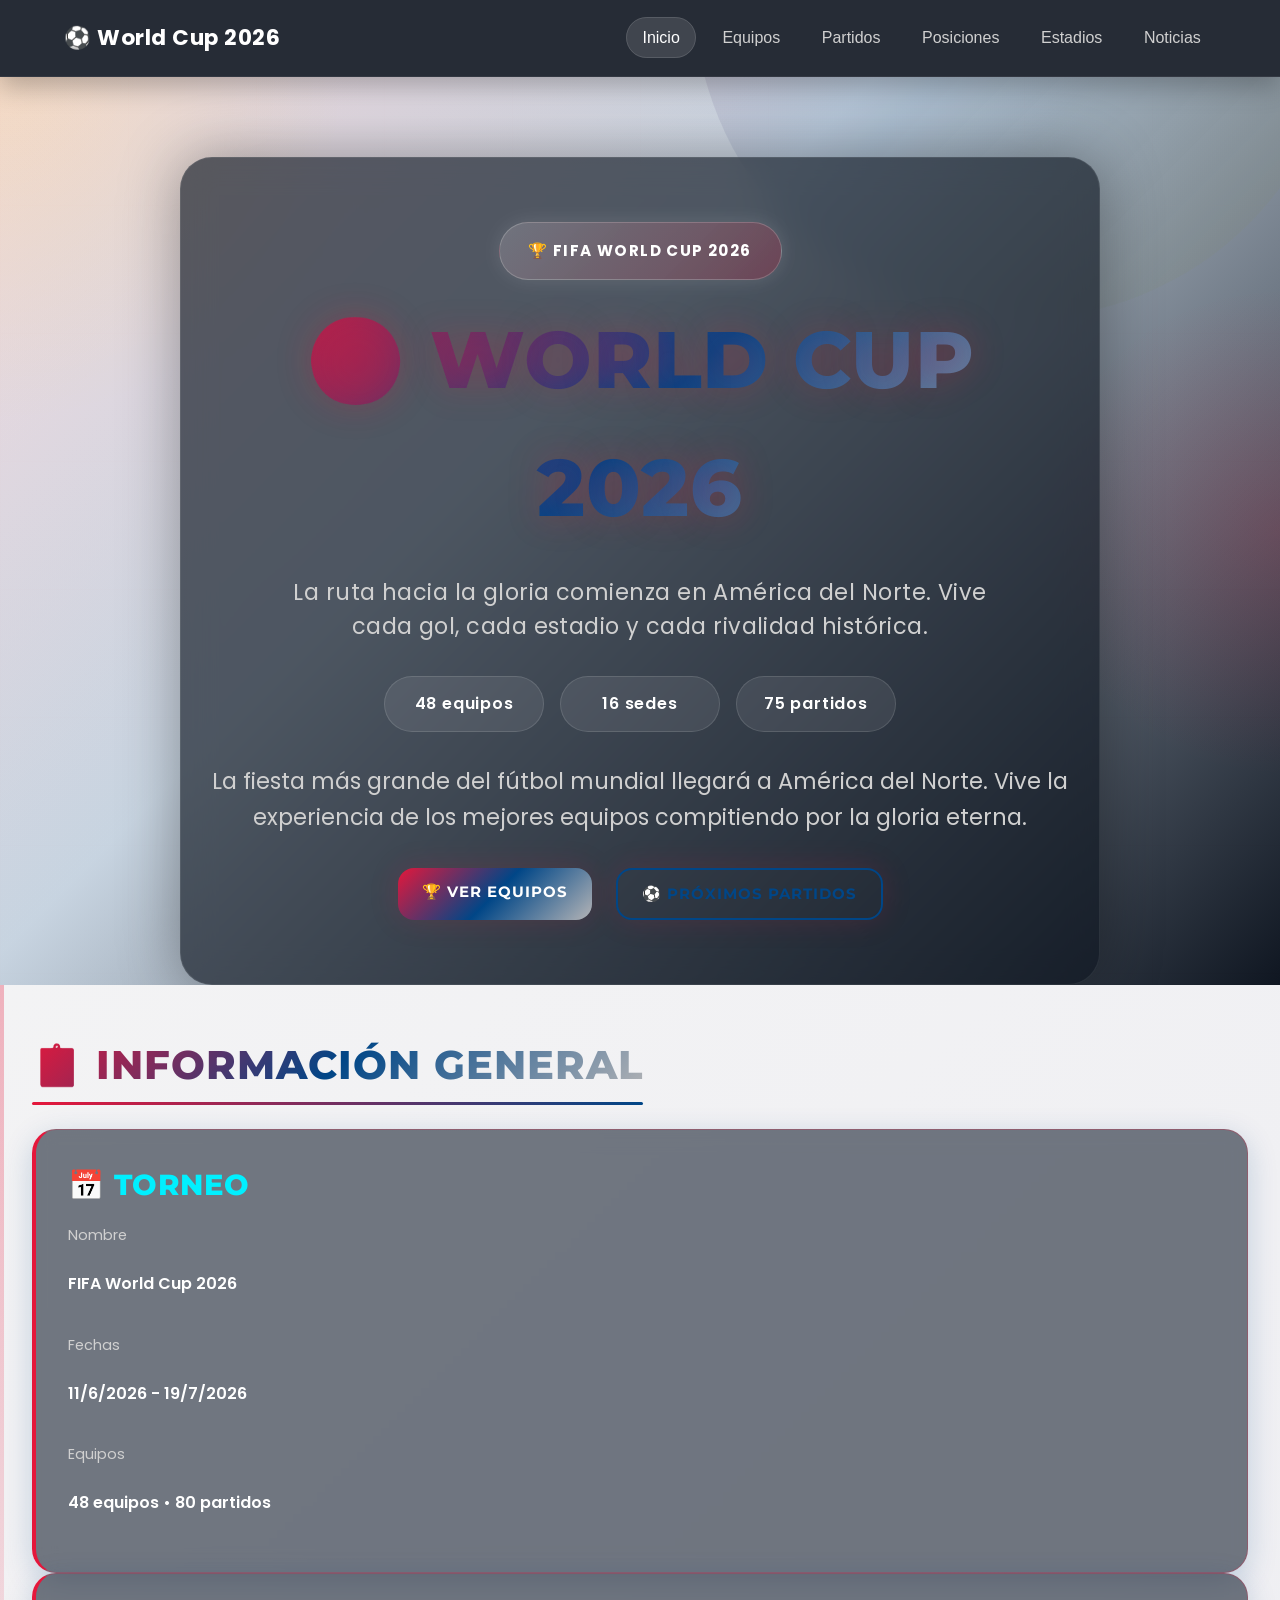
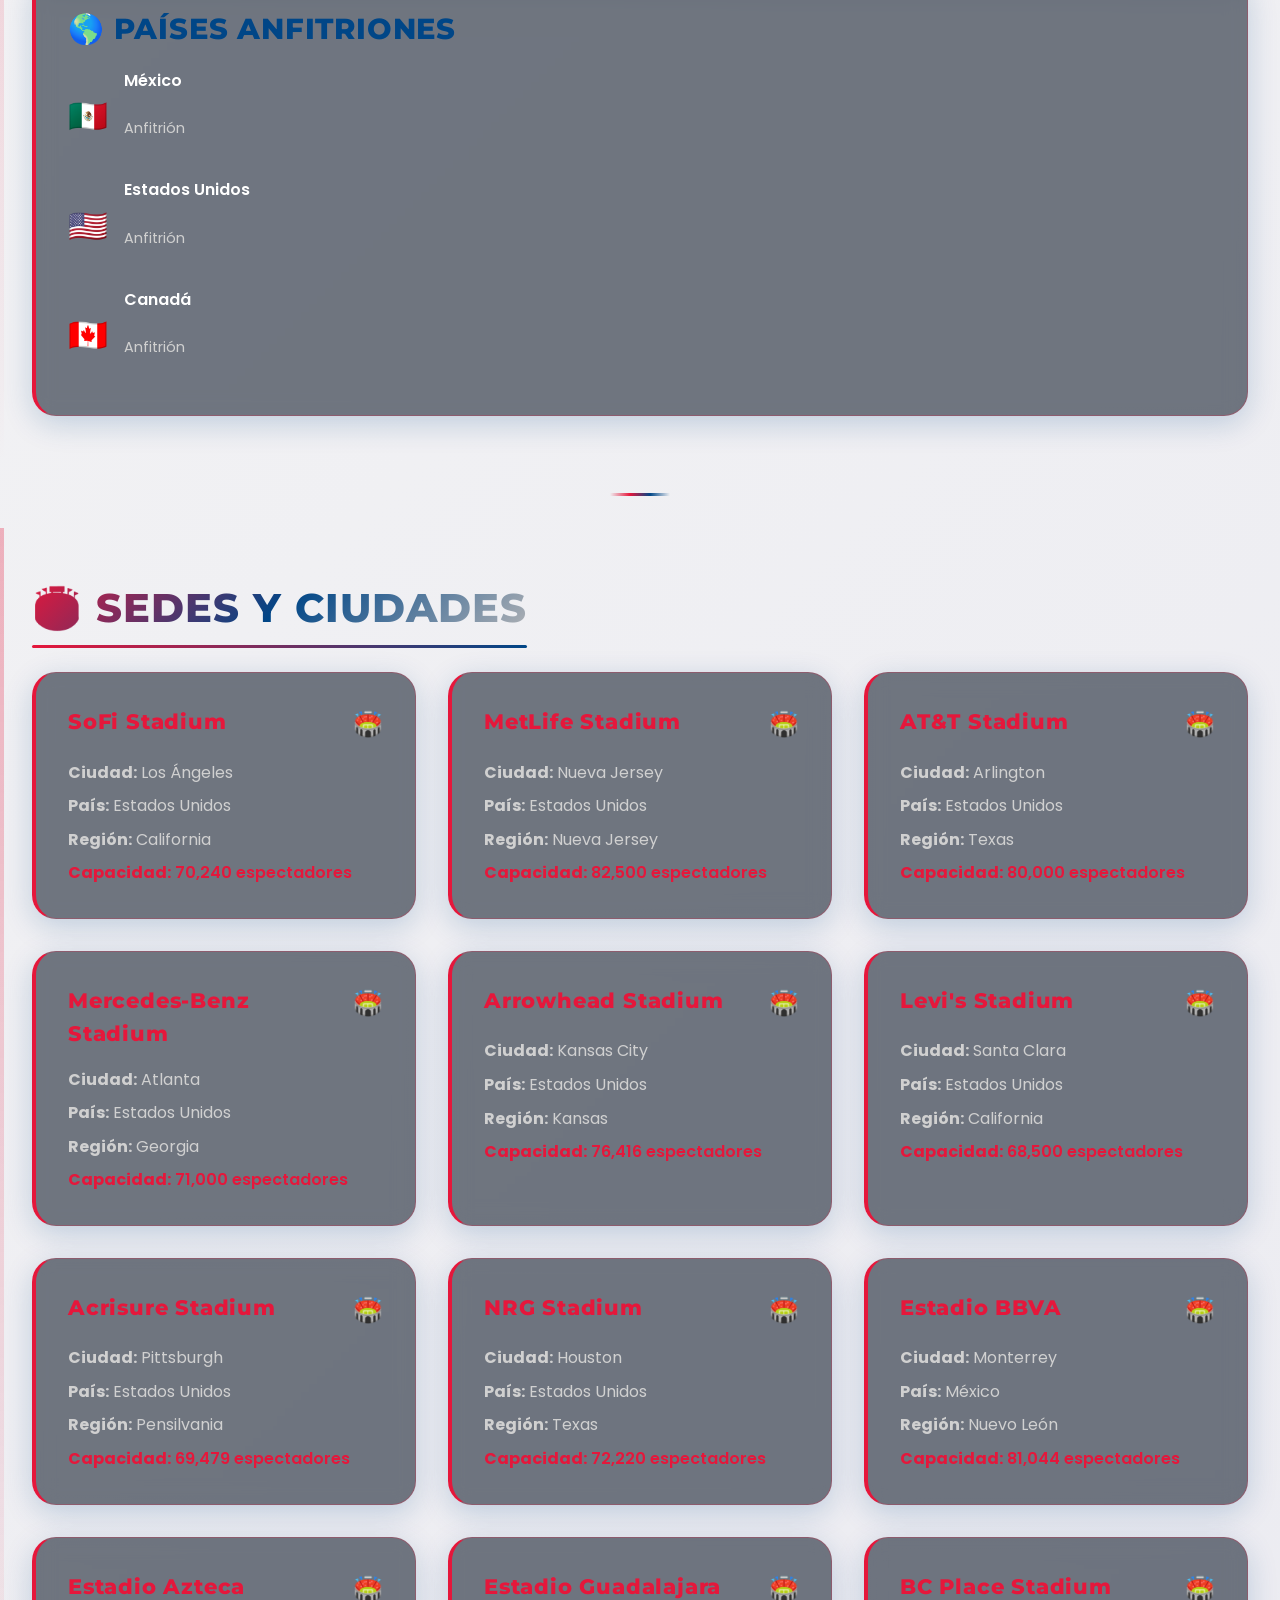
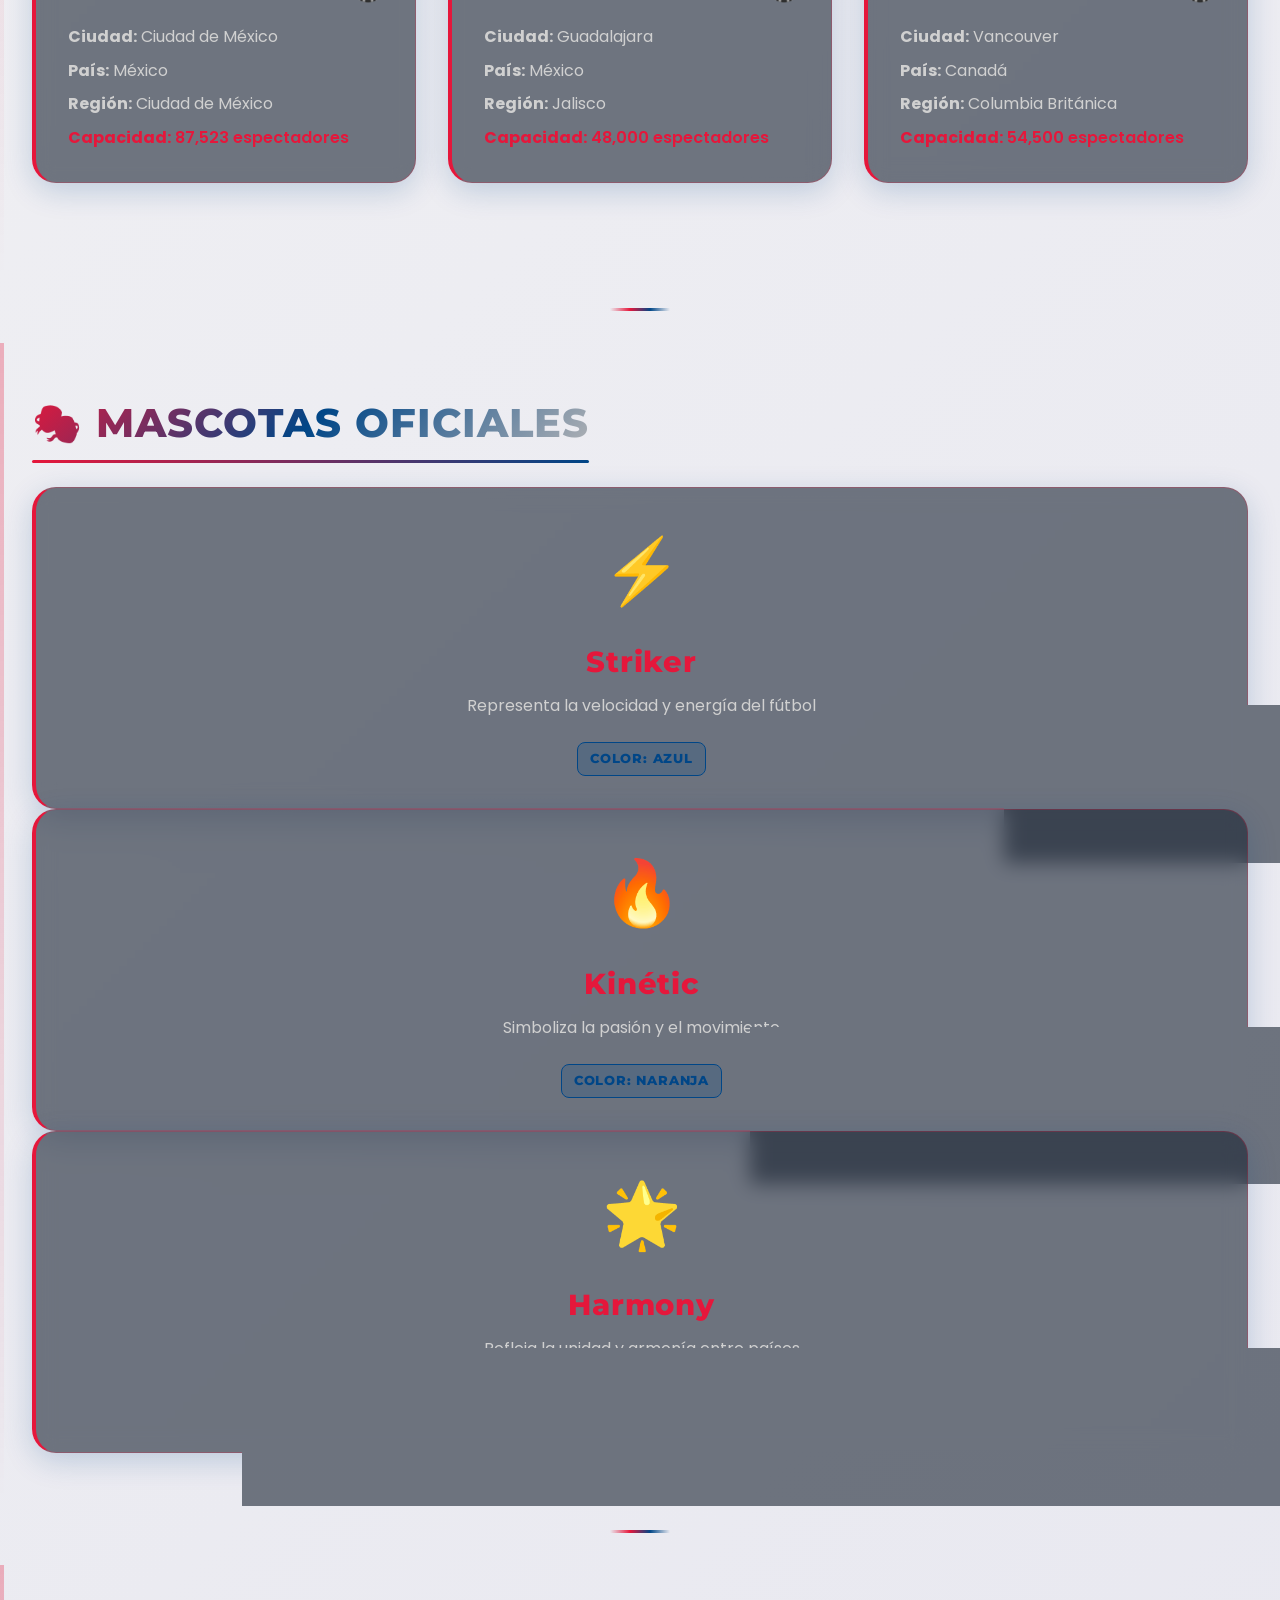
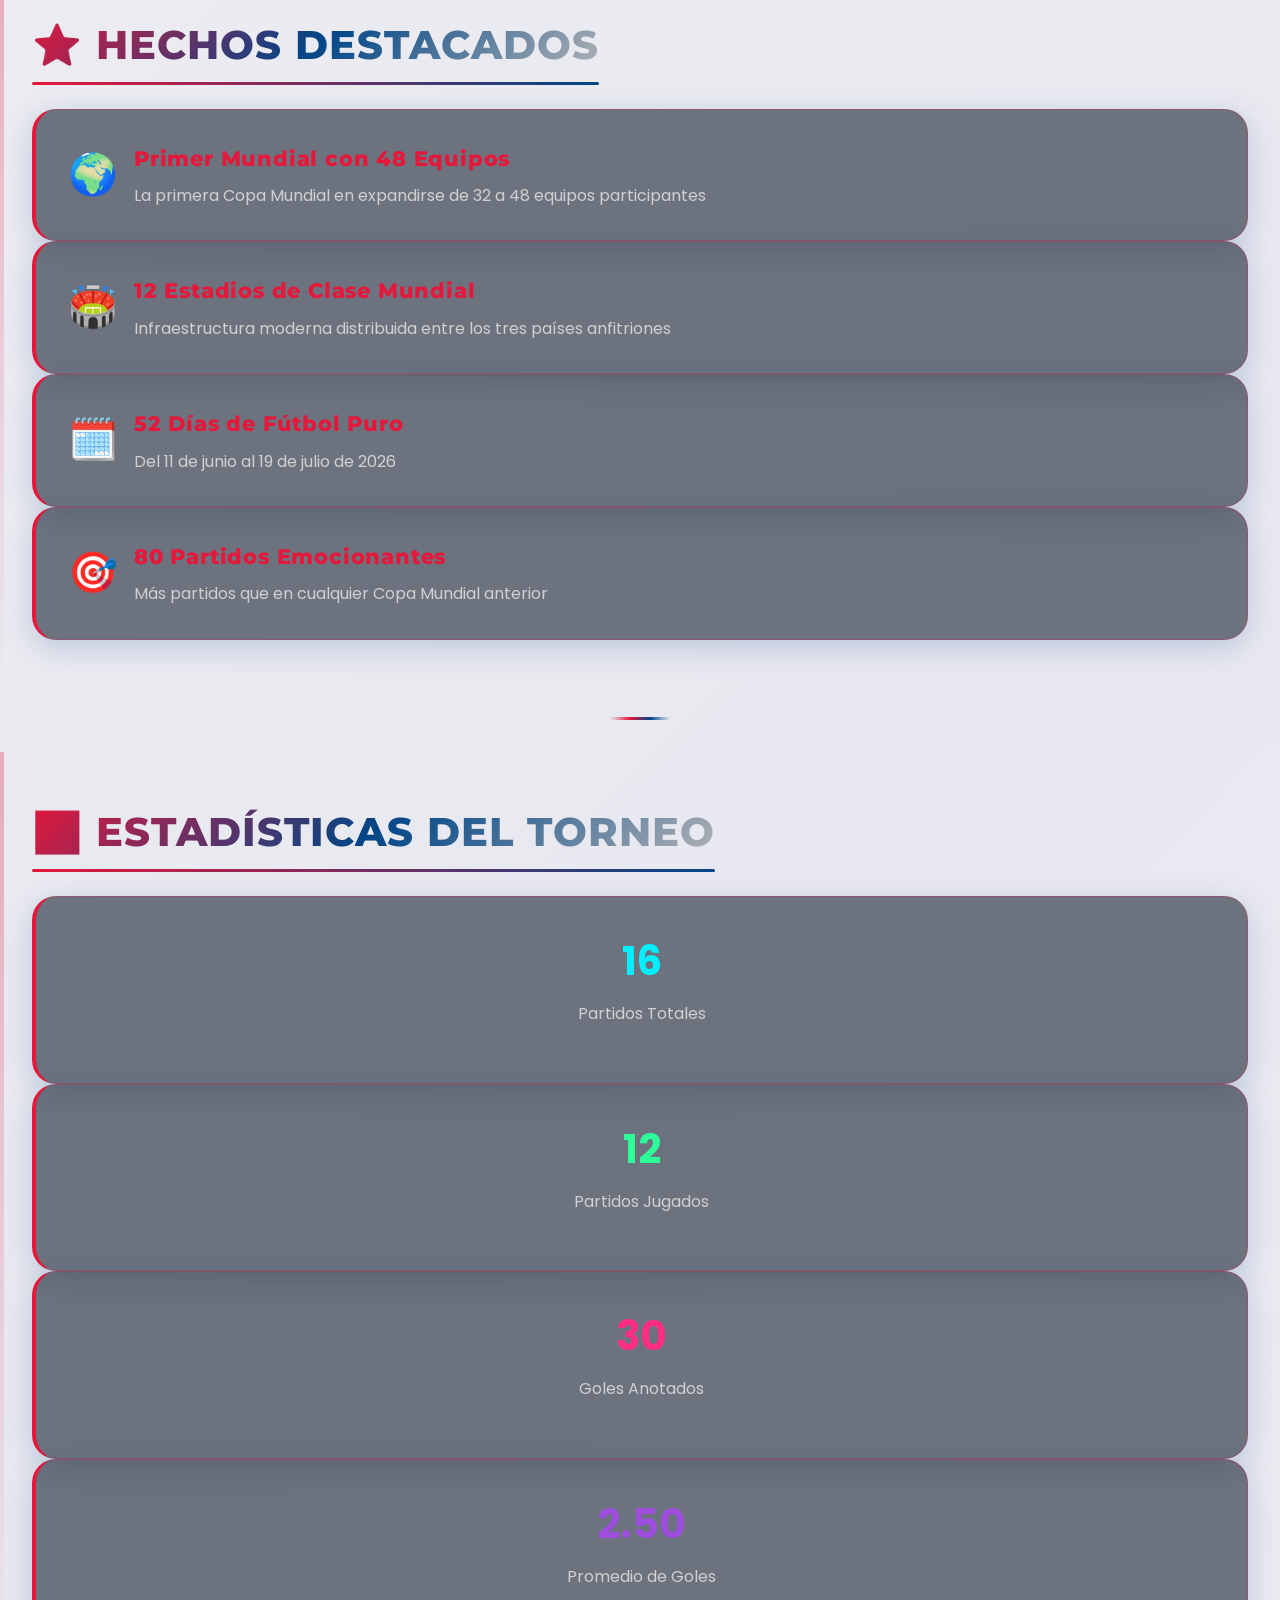
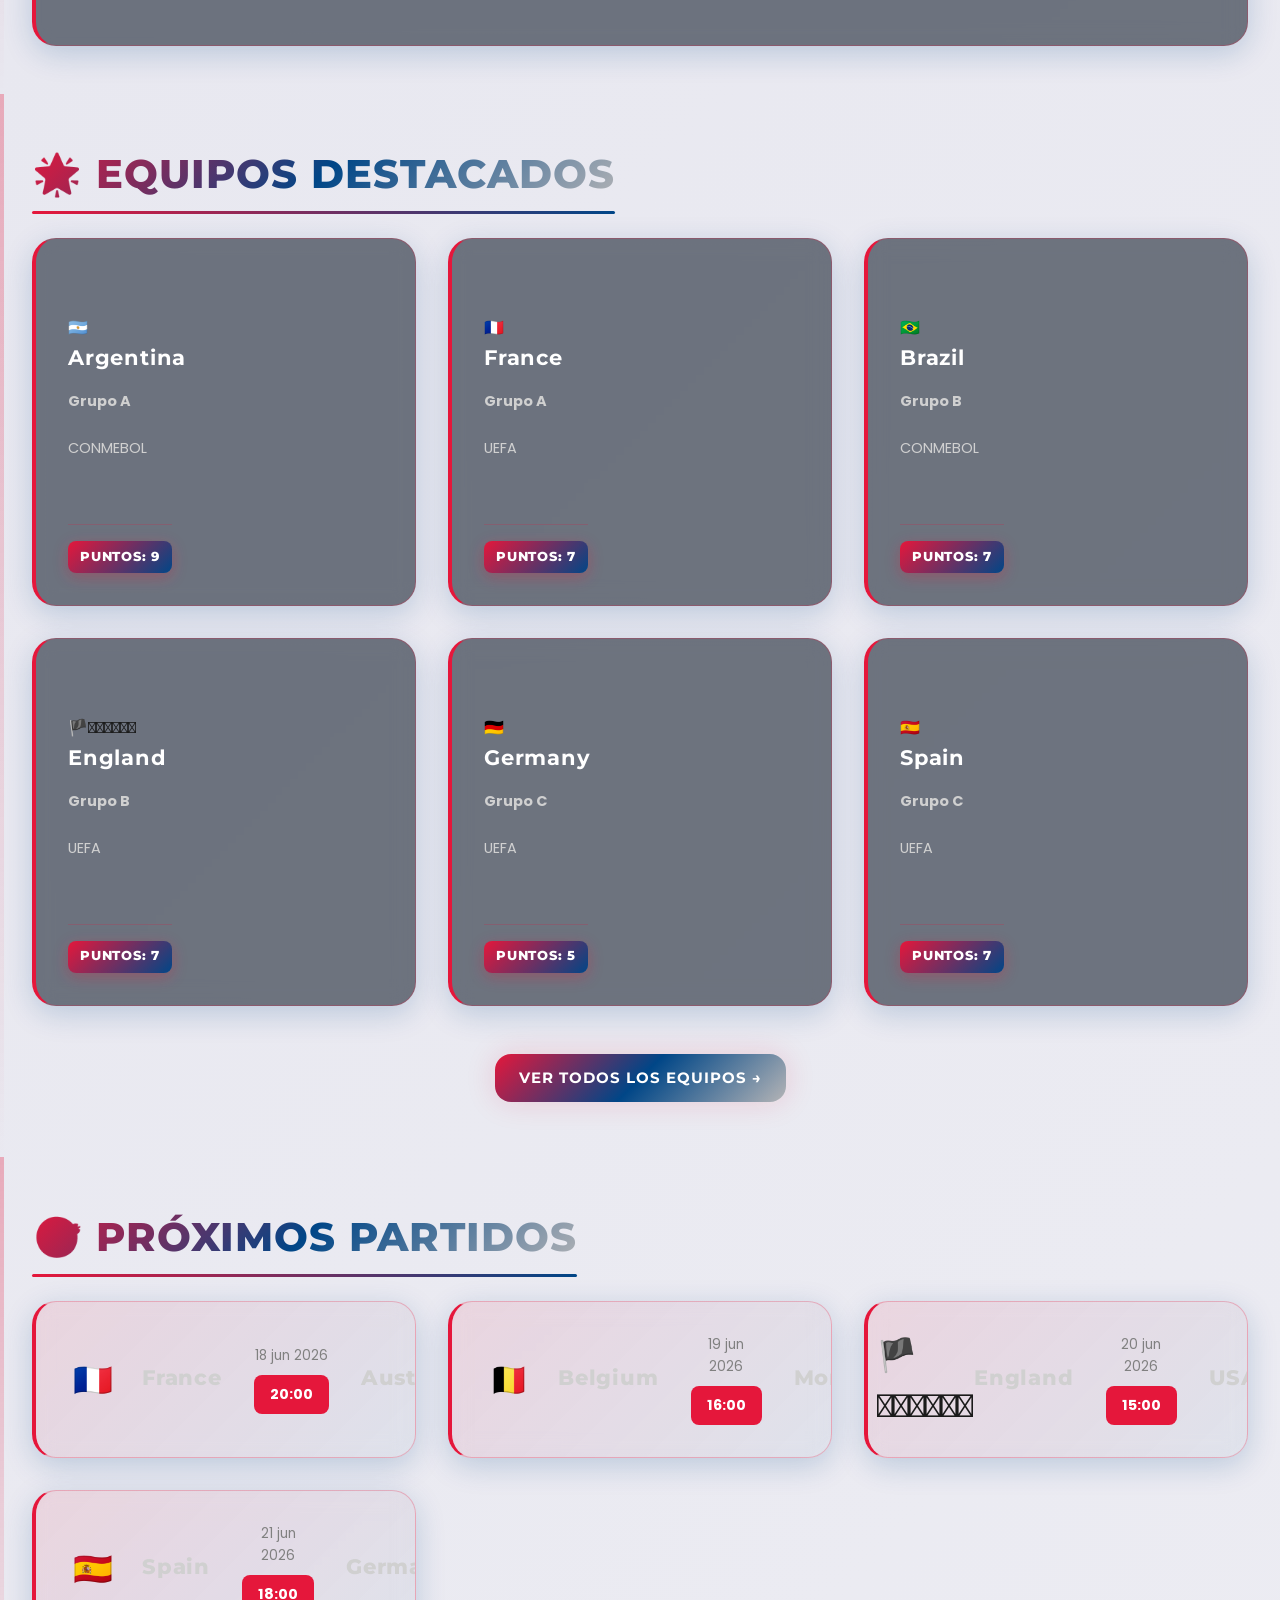
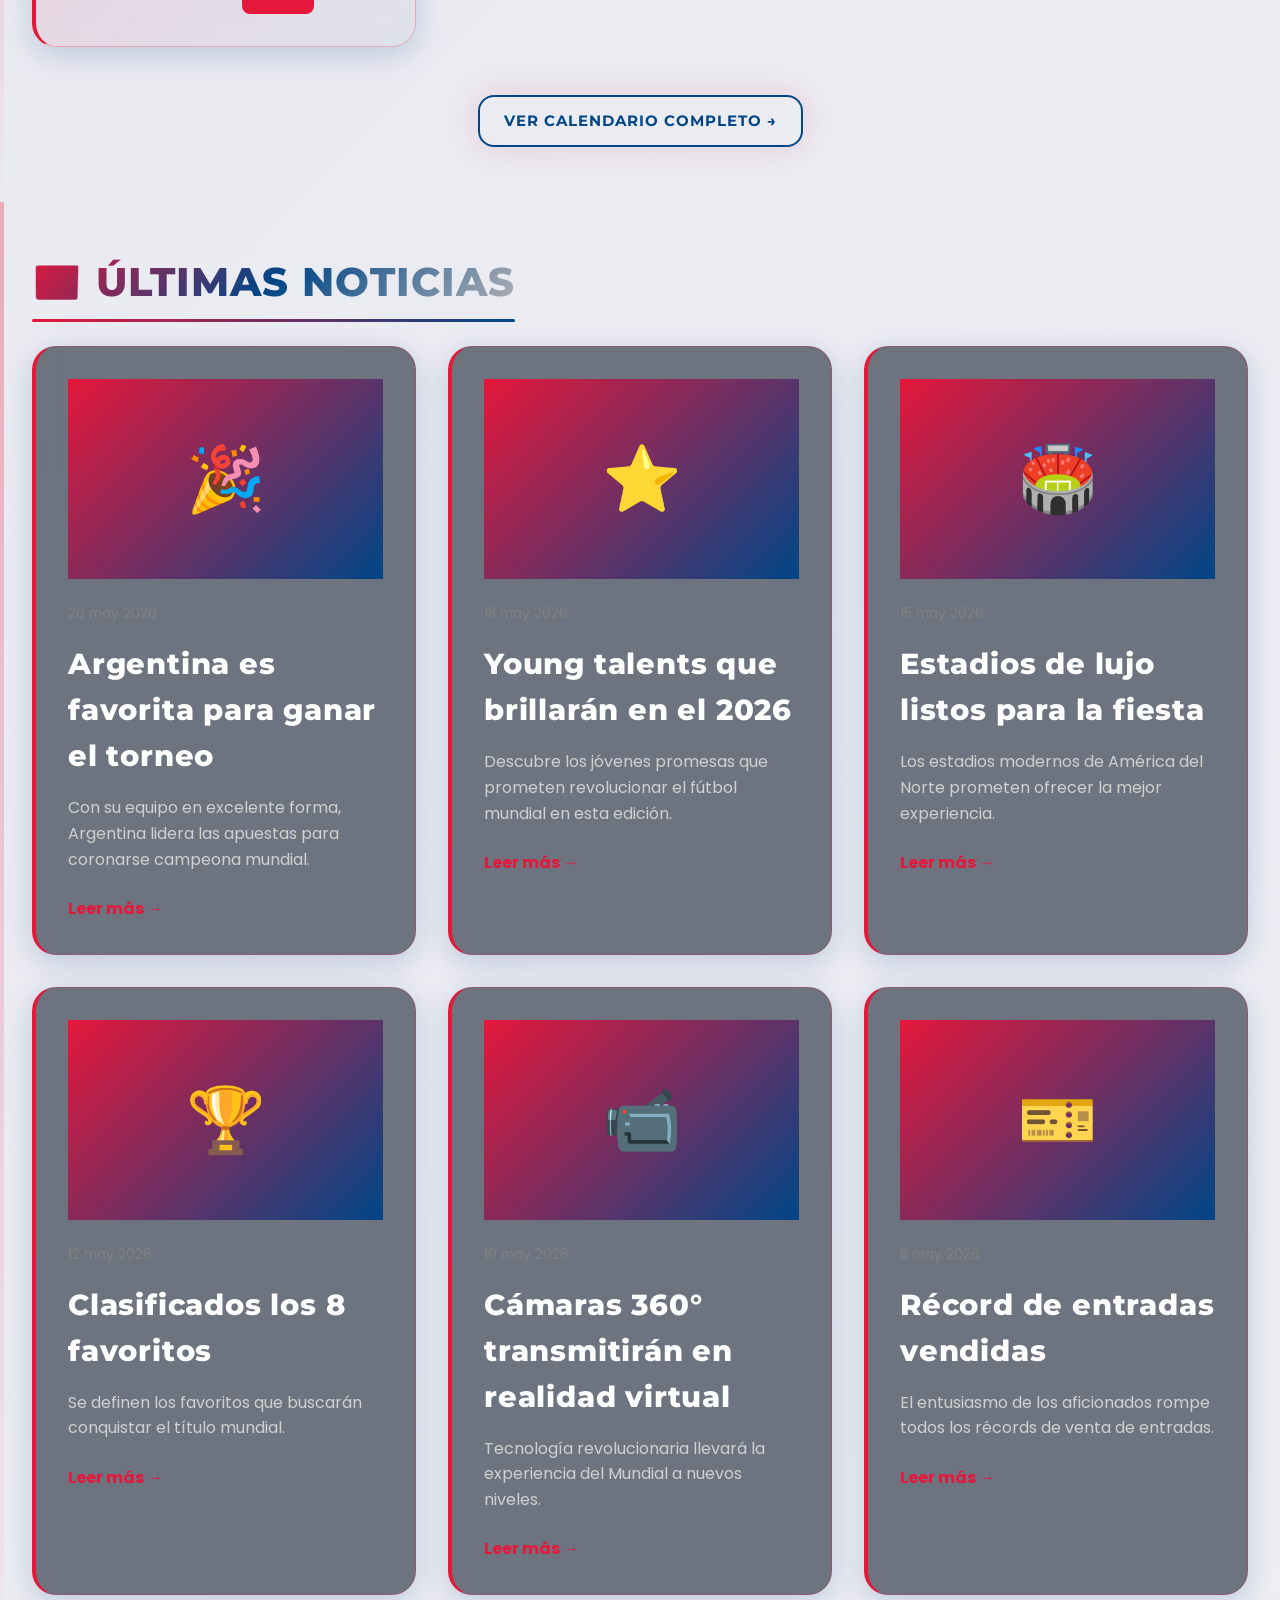
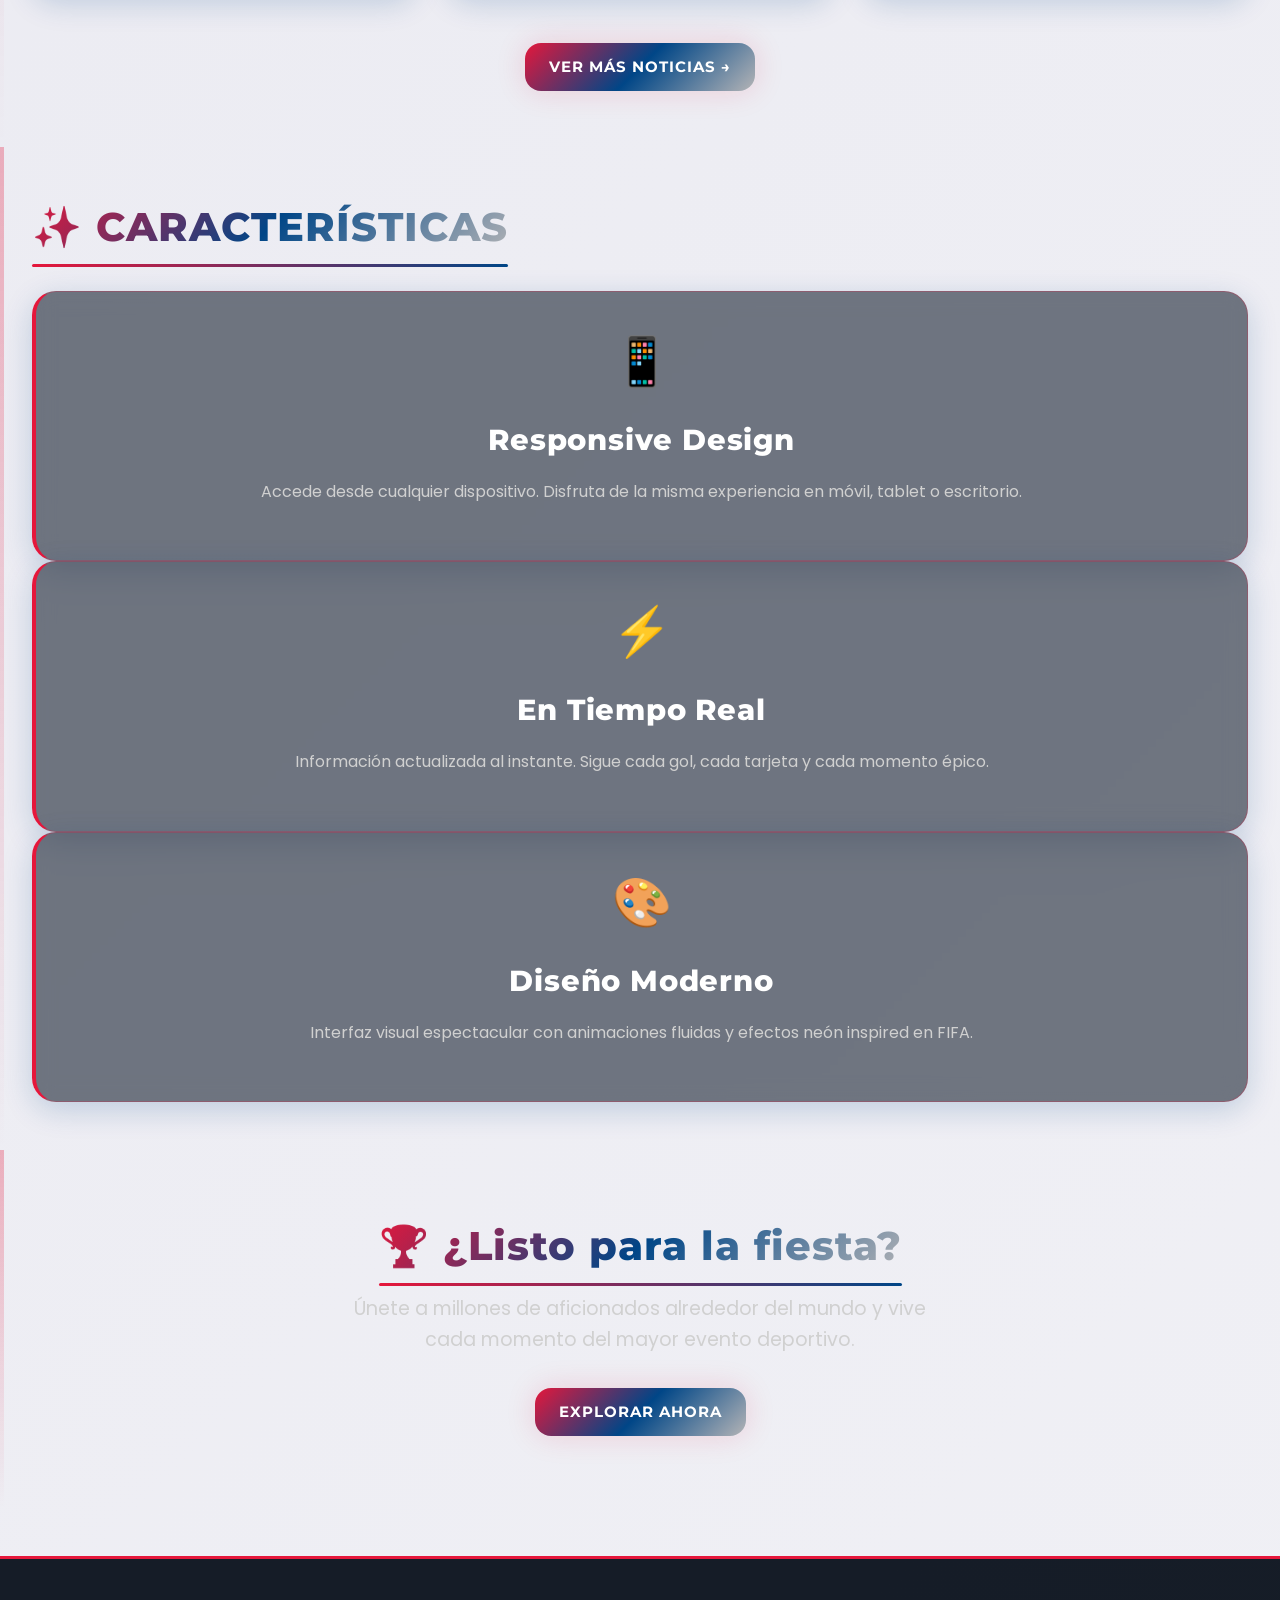
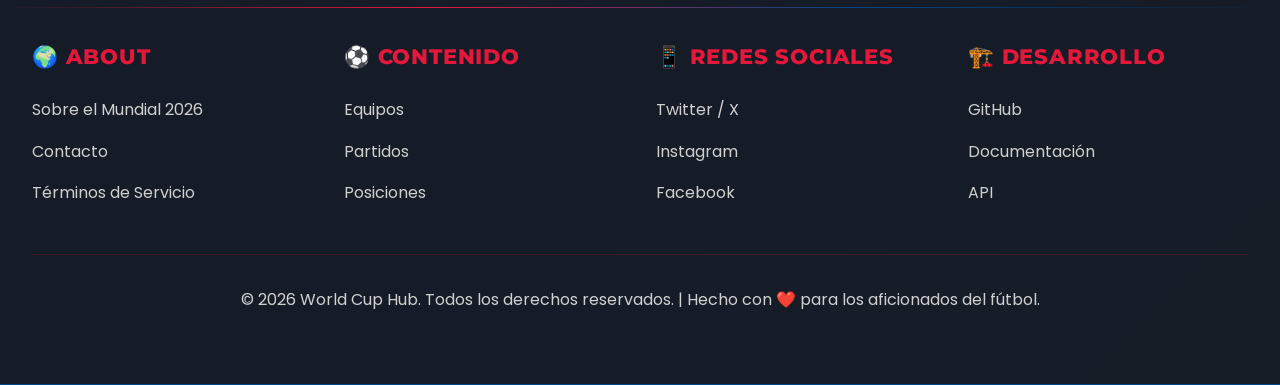
==== commit 81a5fe9e: "Merge pull request #4 from olara1989/US2_Menu_Navegacion se agrego un menu de navegacion" ====
--- a/index.html
+++ b/index.html
@@ -62,7 +62,18 @@
   <section class="hero">
     <div class="container">
       <div class="hero-content">
+        <div class="hero-banner">🏆 FIFA WORLD CUP 2026</div>
         <h1>🌍 WORLD CUP 2026</h1>
+        <p class="hero-tagline">
+          La ruta hacia la gloria comienza en América del Norte. Vive cada gol,
+          cada estadio y cada rivalidad histórica.
+        </p>
+
+        <div class="hero-highlights">
+          <span>48 equipos</span>
+          <span>16 sedes</span>
+          <span>75 partidos</span>
+        </div>
 
         <p>
           La fiesta más grande del fútbol mundial llegará a América del Norte.
--- a/css/styles.css
+++ b/css/styles.css
@@ -26,6 +26,10 @@
   --accent-blue: #0066FF;
   --accent-green: #00DD88;
   --accent-gold: #FFD700;
+  --neon-cyan: #00f0ff;
+  --neon-purple: #9d4edd;
+  --neon-pink: #ff2d85;
+  --neon-green: #2dff99;
   
   /* Colores de texto */
   --text-primary: #ffffff;
@@ -359,13 +363,15 @@
 /* ===== HERO SECTION ===== */
 .hero {
   position: relative;
-  height: 100vh;
+  min-height: 95vh;
   display: flex;
   align-items: center;
   justify-content: center;
   overflow: hidden;
   padding-top: 60px;
-  background: linear-gradient(135deg, rgba(229, 23, 59, 0.05) 0%, rgba(0, 70, 135, 0.05) 50%, transparent 100%);
+  background: radial-gradient(circle at top left, rgba(255, 215, 0, 0.12), transparent 22%),
+    radial-gradient(circle at center right, rgba(229, 23, 59, 0.16), transparent 18%),
+    linear-gradient(135deg, rgba(229, 23, 59, 0.12) 0%, rgba(0, 70, 135, 0.18) 40%, rgba(15, 22, 33, 1) 100%);
 }
 
 .hero::before {
@@ -376,38 +382,93 @@
   width: 100%;
   height: 100%;
   background: url('data:image/svg+xml,<svg xmlns="http://www.w3.org/2000/svg" viewBox="0 0 1200 600"><defs><pattern id="grid" width="40" height="40" patternUnits="userSpaceOnUse"><path d="M 40 0 L 0 0 0 40" fill="none" stroke="%23E5173B" stroke-width="0.5" opacity="0.08"/></pattern></defs><rect width="1200" height="600" fill="none"/><rect width="1200" height="600" fill="url(%23grid)"/></svg>');
-  opacity: 0.1;
+  opacity: 0.14;
   z-index: 1;
 }
 
 .hero::after {
   content: '';
   position: absolute;
-  top: -50%;
-  right: -10%;
-  width: 600px;
-  height: 600px;
-  background: radial-gradient(circle, rgba(229, 23, 59, 0.15) 0%, transparent 70%);
+  top: -45%;
+  right: -5%;
+  width: 650px;
+  height: 650px;
+  background: radial-gradient(circle, rgba(229, 23, 59, 0.18) 0%, transparent 60%);
   border-radius: 50%;
-  animation: float 20s ease-in-out infinite;
+  animation: float 18s ease-in-out infinite;
   z-index: 2;
+}
+
+.hero-banner {
+  display: inline-block;
+  margin-bottom: 1rem;
+  padding: 1rem 1.8rem;
+  border-radius: 999px;
+  background: linear-gradient(135deg, rgba(255, 255, 255, 0.18), rgba(229, 23, 59, 0.22));
+  border: 1px solid rgba(255, 255, 255, 0.2);
+  color: var(--text-primary);
+  font-size: 0.95rem;
+  font-weight: 700;
+  letter-spacing: 1.4px;
+  text-transform: uppercase;
+  box-shadow: 0 0 20px rgba(255, 255, 255, 0.12);
 }
 
 .hero-content {
   position: relative;
   z-index: 10;
   text-align: center;
-  max-width: 900px;
+  max-width: 920px;
+  padding: 4rem 1.5rem;
+  border: 1px solid rgba(255, 255, 255, 0.08);
+  border-radius: 2rem;
+  background: rgba(15, 22, 33, 0.66);
+  box-shadow: 0 0 60px rgba(0, 0, 0, 0.35);
+  backdrop-filter: blur(16px);
 }
 
 .hero h1 {
-  font-size: 4.5rem;
+  font-size: 5rem;
   margin-bottom: var(--spacing-md);
   animation: slideDown 1s ease-out;
+  text-shadow: 0 0 35px rgba(229, 23, 59, 0.25);
+}
+
+.hero-tagline {
+  font-size: 1.6rem;
+  color: #f5f5f5;
+  margin: 0 auto var(--spacing-lg);
+  max-width: 760px;
+  letter-spacing: 0.02em;
+  line-height: 1.5;
+  animation: slideUp 1s ease-out 0.15s both;
+}
+
+.hero-highlights {
+  display: inline-flex;
+  gap: 1rem;
+  flex-wrap: wrap;
+  justify-content: center;
+  margin-bottom: var(--spacing-lg);
+  animation: slideUp 1s ease-out 0.25s both;
+}
+
+.hero-highlights span {
+  display: inline-flex;
+  align-items: center;
+  justify-content: center;
+  padding: 0.9rem 1.2rem;
+  border-radius: 999px;
+  background: rgba(255, 255, 255, 0.08);
+  border: 1px solid rgba(255, 255, 255, 0.12);
+  color: #ffffff;
+  font-weight: 600;
+  letter-spacing: 0.8px;
+  min-width: 160px;
 }
 
 .hero p {
-  font-size: 1.5rem;
+  font-size: 1.4rem;
   color: var(--text-secondary);
   margin-bottom: var(--spacing-lg);
   animation: slideUp 1s ease-out 0.2s both;
@@ -419,6 +480,16 @@
   justify-content: center;
   flex-wrap: wrap;
   animation: slideUp 1s ease-out 0.4s both;
+}
+
+.btn.btn-primary,
+.btn.btn-secondary {
+  box-shadow: 0 0 30px rgba(229, 23, 59, 0.15);
+}
+
+.btn.btn-primary:hover,
+.btn.btn-secondary:hover {
+  transform: translateY(-2px);
 }
 
 /* ===== GRID DE TARJETAS ===== */
@@ -443,31 +514,44 @@
 
 /* ===== EQUIPO CARD ===== */
 .team-card {
+  position: relative;
   display: flex;
   flex-direction: column;
-  align-items: center;
-  text-align: center;
-  padding: var(--spacing-lg);
+  align-items: flex-start;
+  text-align: left;
+  padding: calc(var(--spacing-lg) + 2.75rem) var(--spacing-lg) var(--spacing-lg);
   cursor: pointer;
 }
 
-.team-flag {
-  width: 120px;
-  height: 120px;
-  border-radius: 50%;
-  margin-bottom: var(--spacing-md);
-  font-size: 4rem;
-  display: flex;
-  align-items: center;
-  justify-content: center;
-  background: var(--gradient-primary);
-  box-shadow: 0 0 20px rgba(229, 23, 59, 0.4);
-  transition: all var(--transition-normal);
-}
-
-.team-card:hover .team-flag {
-  transform: scale(1.1) rotate(10deg);
-  box-shadow: 0 0 35px rgba(229, 23, 59, 0.7);
+.team-card-flag {
+  position: absolute;
+  top: 1rem;
+  left: 1rem;
+  width: 3.2rem;
+  height: 3.2rem;
+  border-radius: 1rem;
+  overflow: hidden;
+  background: white;
+  border: 1px solid rgba(255, 255, 255, 0.15);
+  box-shadow: 0 10px 25px rgba(0, 0, 0, 0.18);
+}
+
+.team-card-flag img {
+  width: 100%;
+  height: 100%;
+  object-fit: cover;
+  display: block;
+}
+
+.team-card-top {
+  display: flex;
+  justify-content: flex-end;
+  width: 100%;
+  margin-bottom: 1rem;
+}
+
+.team-card:hover .team-card-flag img {
+  transform: scale(1.05);
 }
 
 .team-name {
@@ -481,6 +565,92 @@
   font-size: 0.9rem;
   color: var(--text-tertiary);
   margin-bottom: var(--spacing-md);
+}
+
+.team-card-full {
+  display: flex;
+  flex-direction: column;
+  text-align: left;
+  gap: var(--spacing-sm);
+}
+
+.team-card-top {
+  display: flex;
+  align-items: center;
+  justify-content: space-between;
+  gap: var(--spacing-md);
+  width: 100%;
+}
+
+.team-card-badges {
+  display: flex;
+  flex-wrap: wrap;
+  gap: 0.5rem;
+  justify-content: flex-end;
+}
+
+.team-card-stats-grid {
+  display: grid;
+  grid-template-columns: repeat(2, minmax(0, 1fr));
+  gap: 0.75rem;
+  width: 100%;
+  margin-top: 1rem;
+}
+
+.team-stat-item {
+  background: rgba(229, 23, 59, 0.1);
+  border-radius: var(--radius-md);
+  padding: 0.85rem 1rem;
+  display: flex;
+  justify-content: space-between;
+  align-items: center;
+  border: 1px solid rgba(229, 23, 59, 0.15);
+}
+
+.team-stat-label {
+  font-size: 0.8rem;
+  color: var(--text-tertiary);
+}
+
+.team-stat-value {
+  font-size: 1rem;
+  font-weight: 700;
+  color: var(--text-primary);
+}
+
+.team-card-footer {
+  display: flex;
+  justify-content: space-between;
+  align-items: center;
+  gap: var(--spacing-sm);
+  width: 100%;
+  margin-top: 1rem;
+  flex-wrap: wrap;
+}
+
+.team-record {
+  color: var(--text-secondary);
+  font-size: 0.95rem;
+  font-weight: 600;
+}
+
+.teams-summary {
+  display: flex;
+  flex-wrap: wrap;
+  justify-content: space-between;
+  align-items: center;
+  gap: var(--spacing-md);
+  background: rgba(15, 22, 33, 0.95);
+  border: 1px solid rgba(229, 23, 59, 0.2);
+  padding: var(--spacing-lg);
+  border-radius: var(--radius-lg);
+  margin-bottom: var(--spacing-lg);
+}
+
+.teams-total {
+  font-size: 1.25rem;
+  font-weight: 700;
+  color: var(--primary-red);
 }
 
 /* ===== MATCH CARD ===== */
--- a/css/responsive.css
+++ b/css/responsive.css
@@ -33,8 +33,13 @@
     font-size: 3rem;
   }
 
-  .hero p {
+  .hero p,
+  .hero-tagline {
     font-size: 1.2rem;
+  }
+
+  .hero-highlights span {
+    min-width: 130px;
   }
 
   .grid-2 {
@@ -152,8 +157,14 @@
     font-size: 2rem;
   }
 
-  .hero p {
+  .hero p,
+  .hero-tagline {
     font-size: 1rem;
+  }
+
+  .hero-highlights span {
+    min-width: 100px;
+    font-size: 0.95rem;
   }
 
   .hero-buttons {
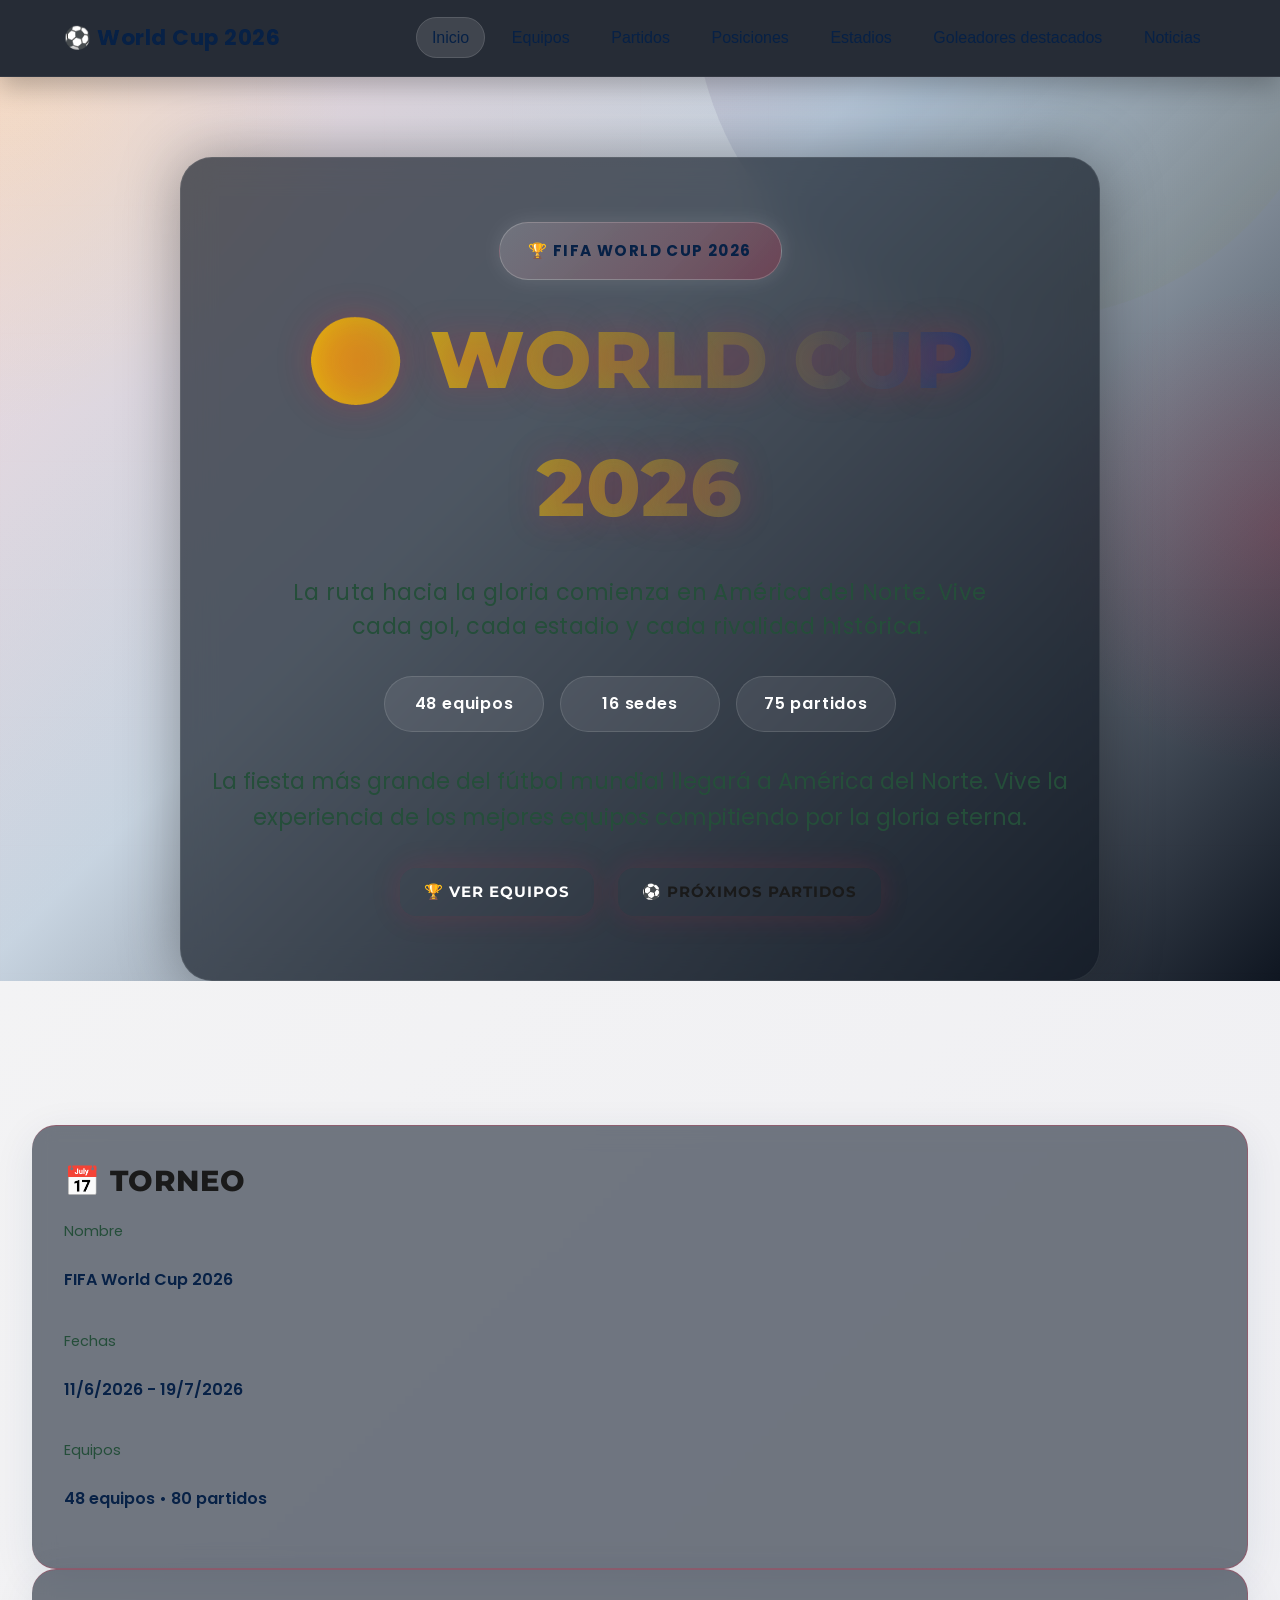
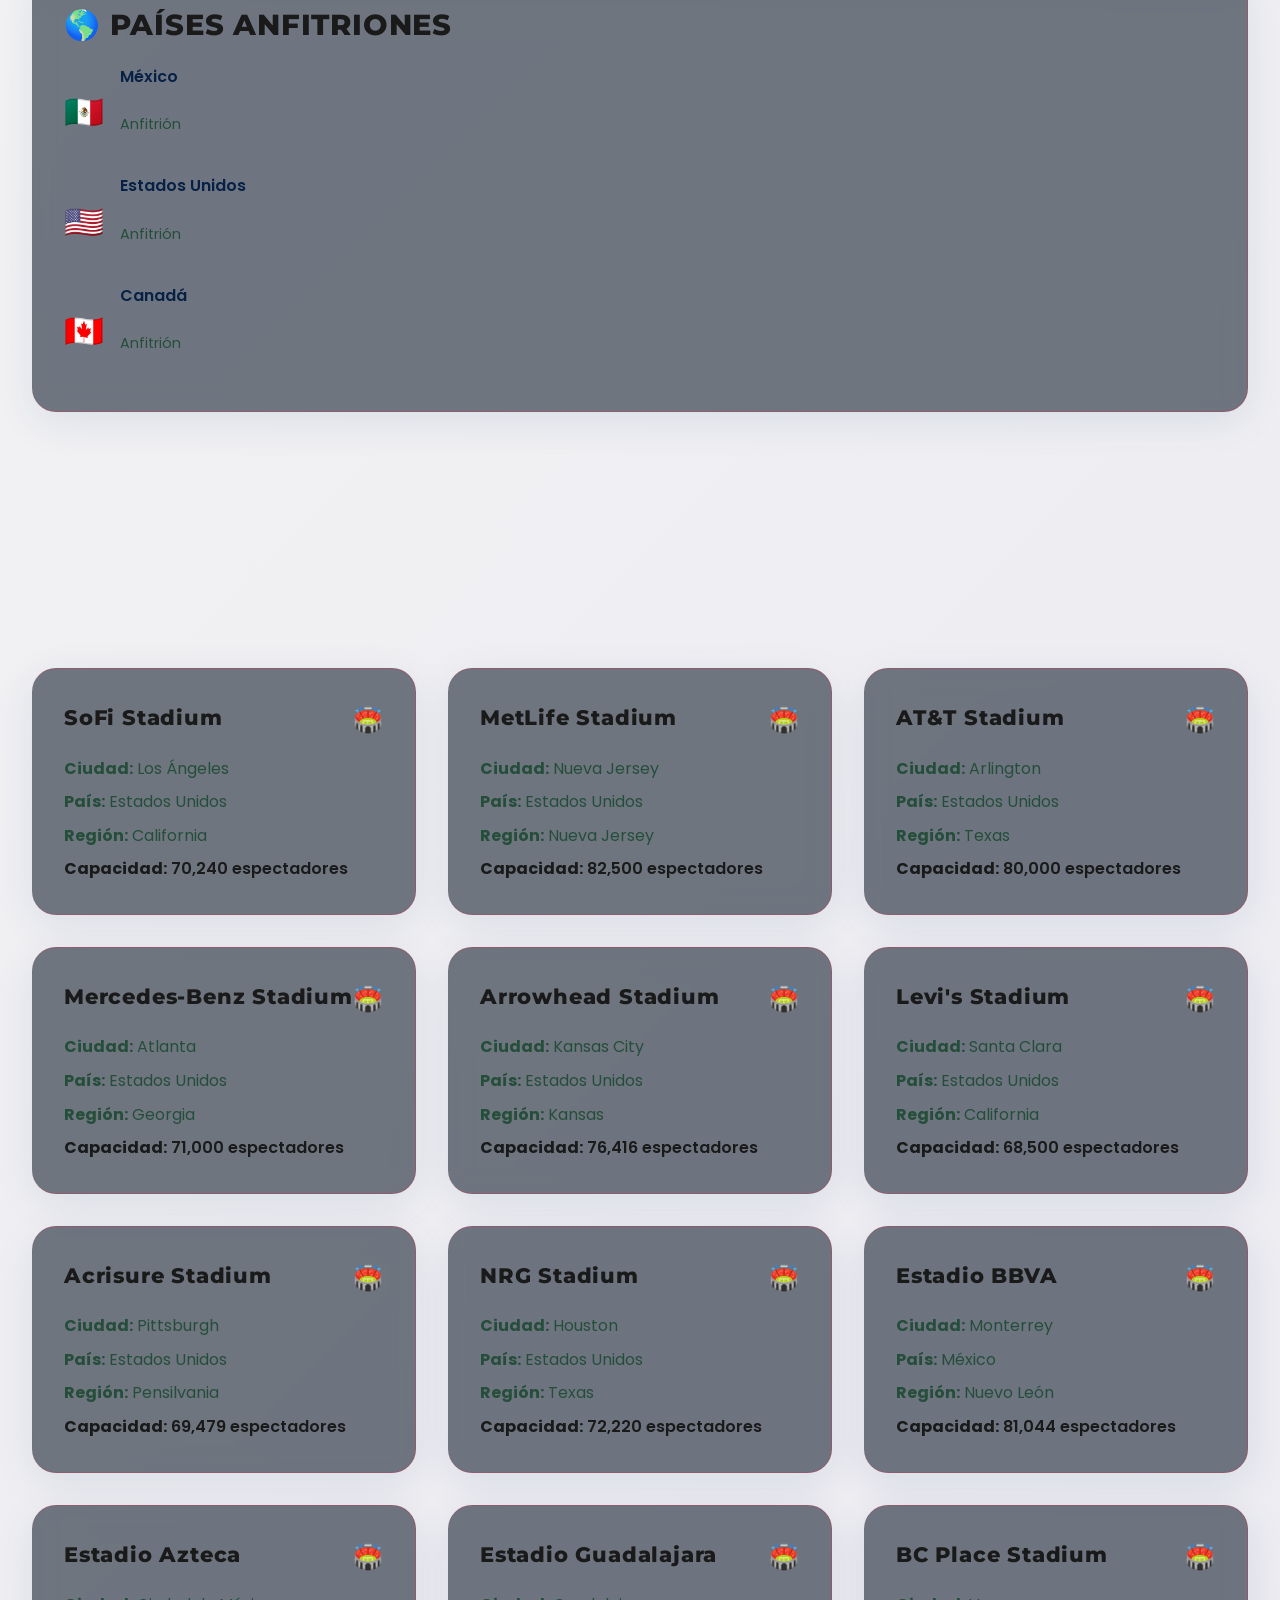
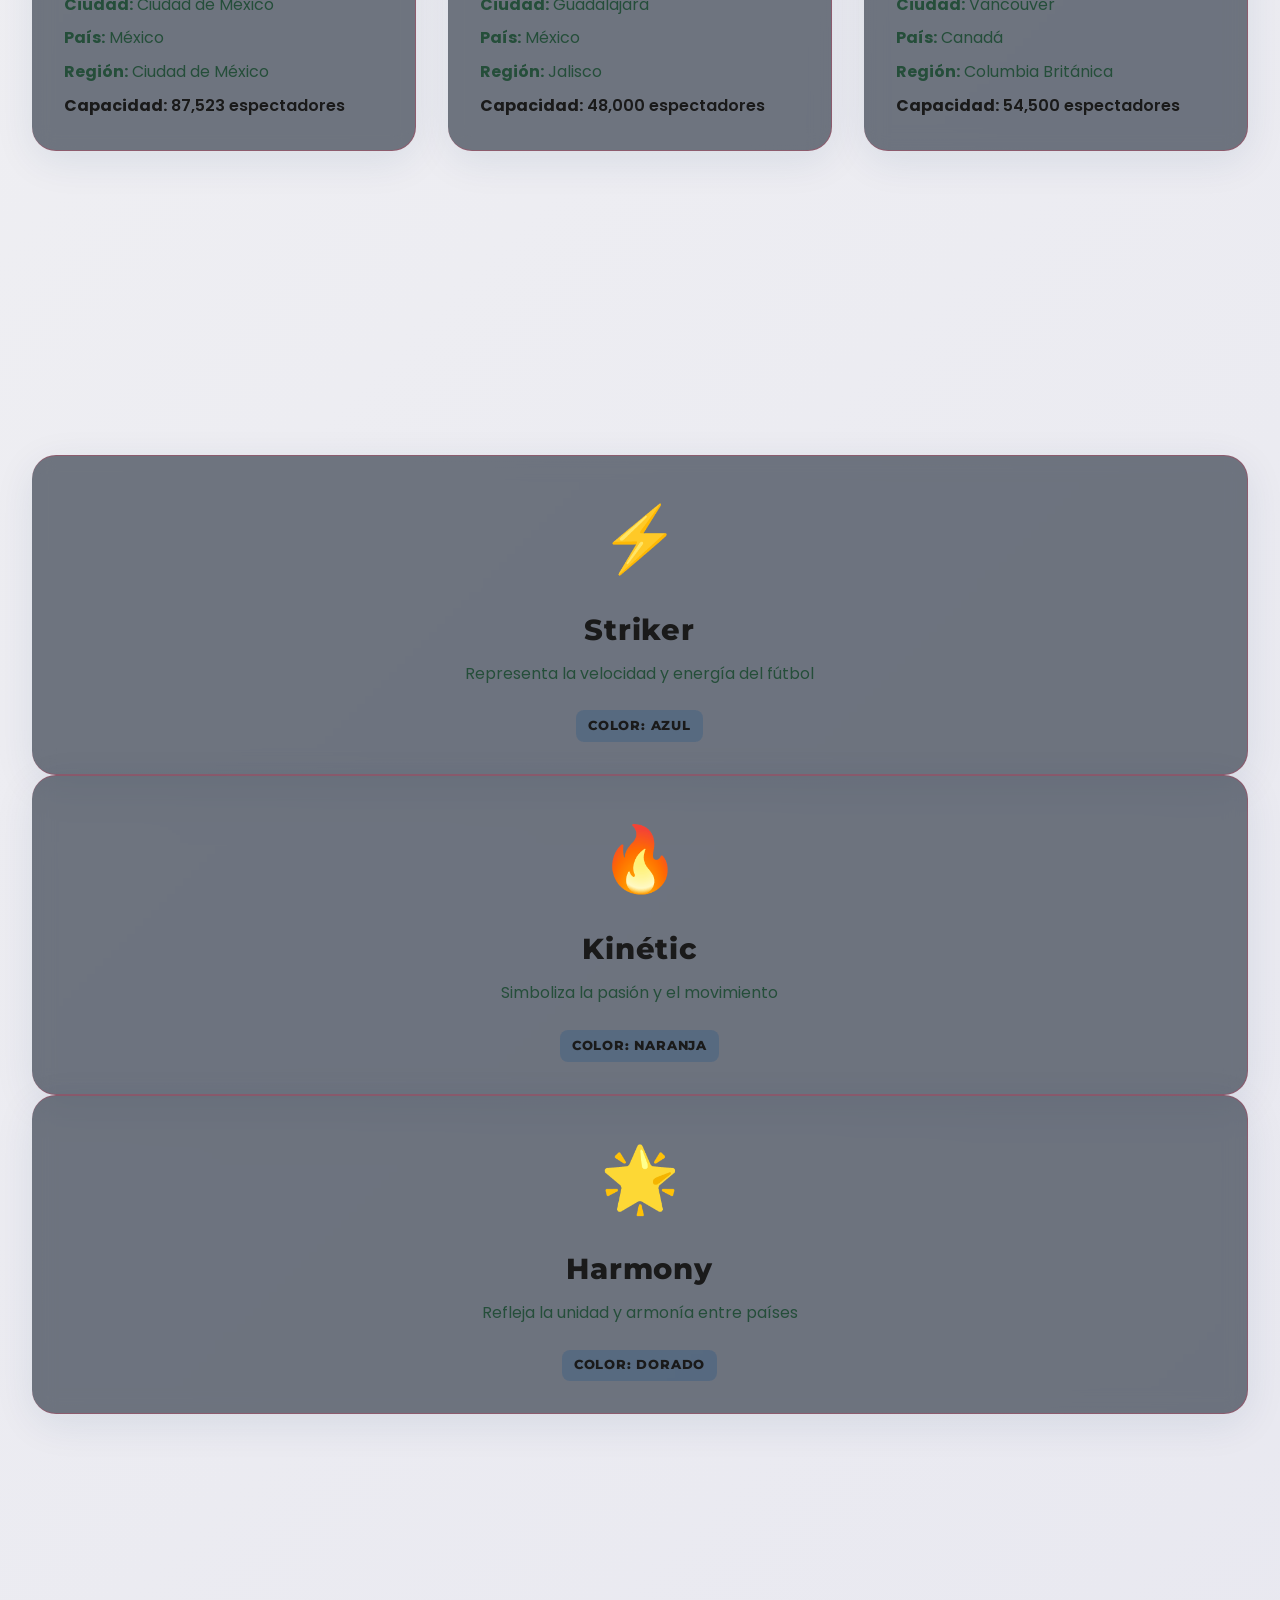
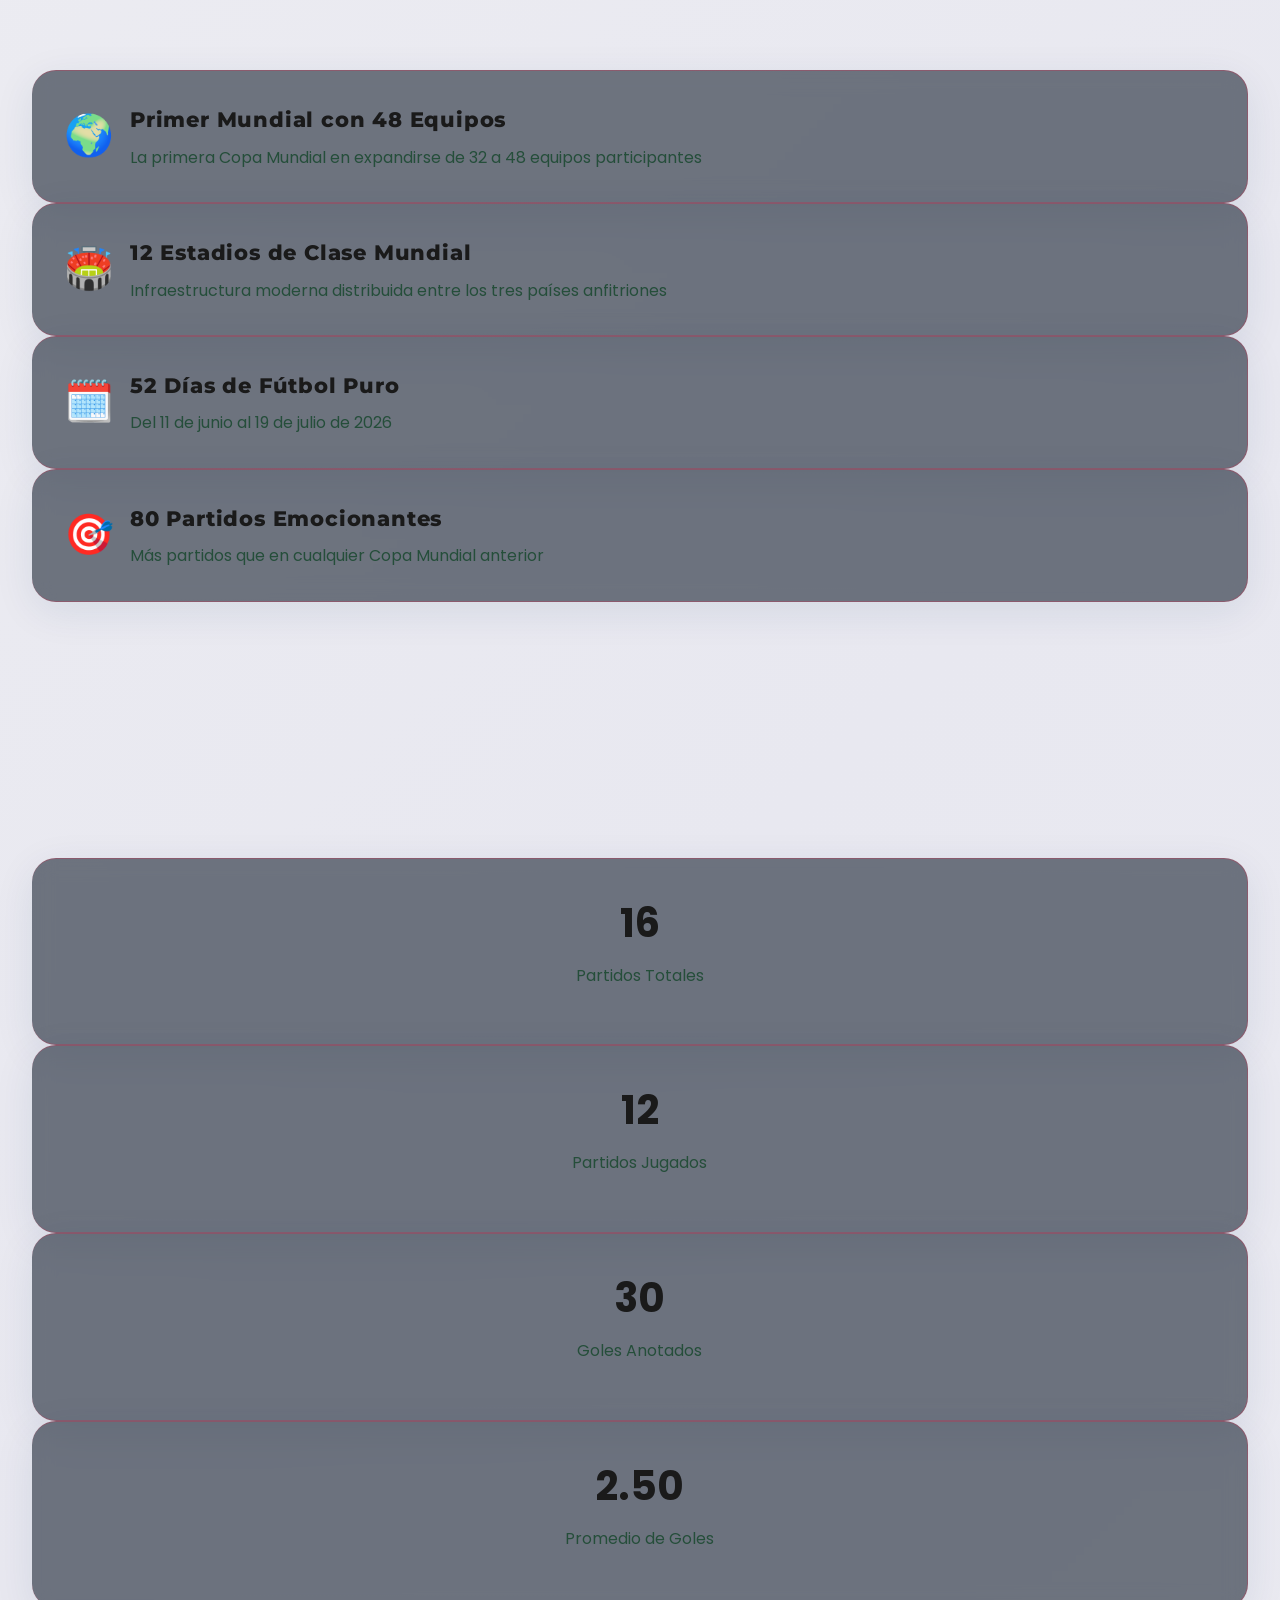
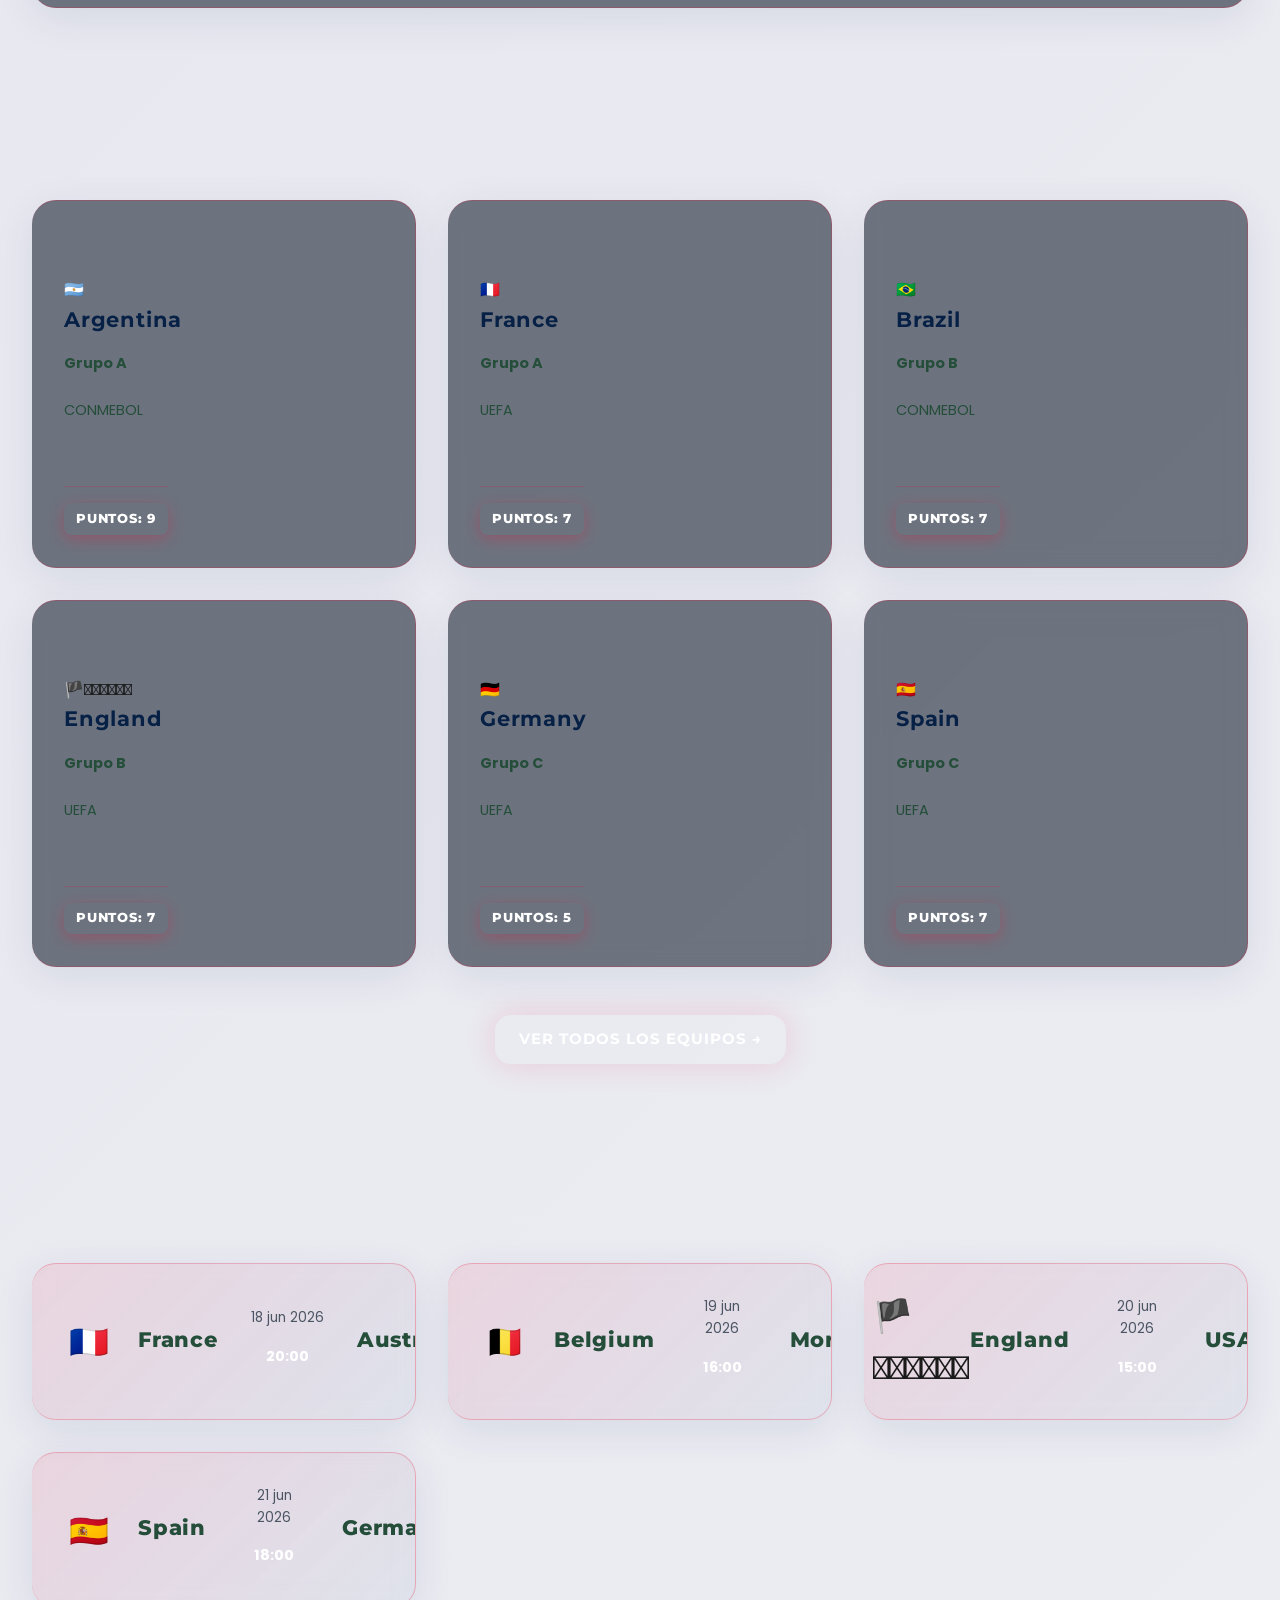
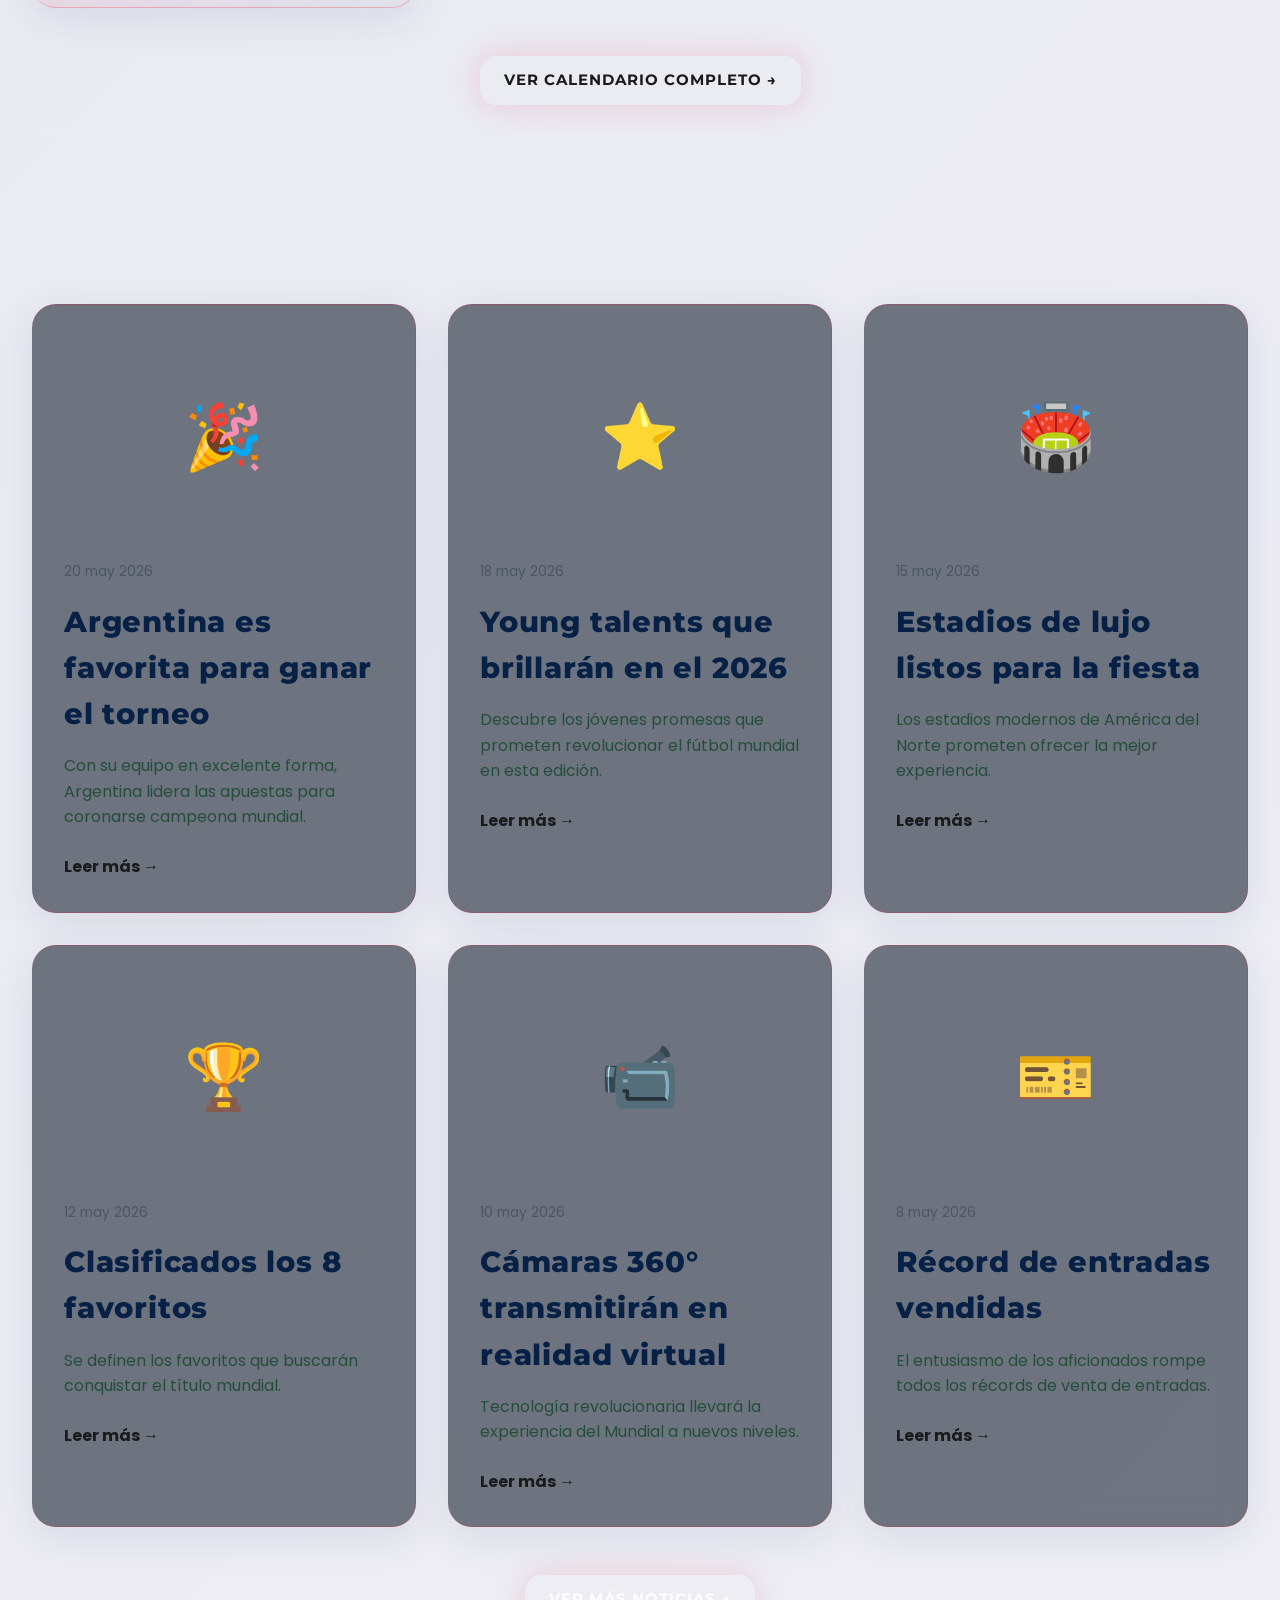
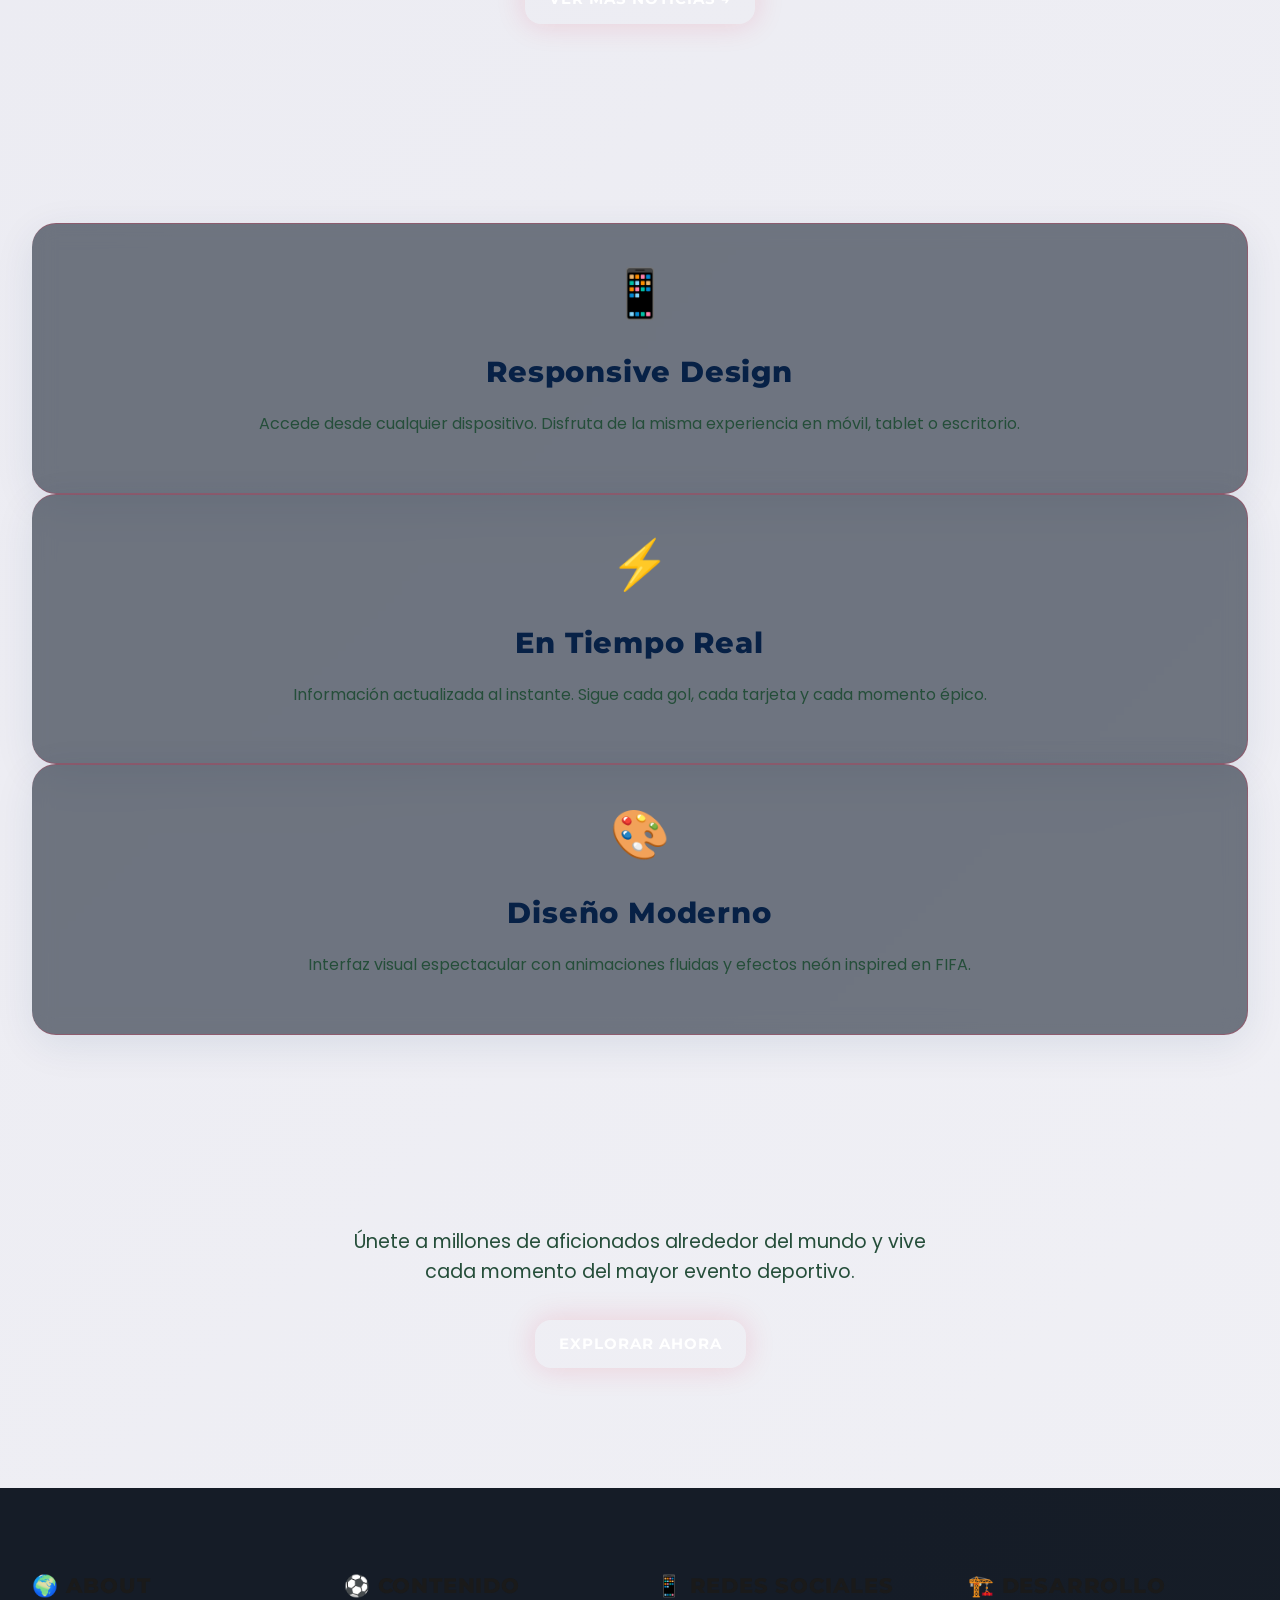
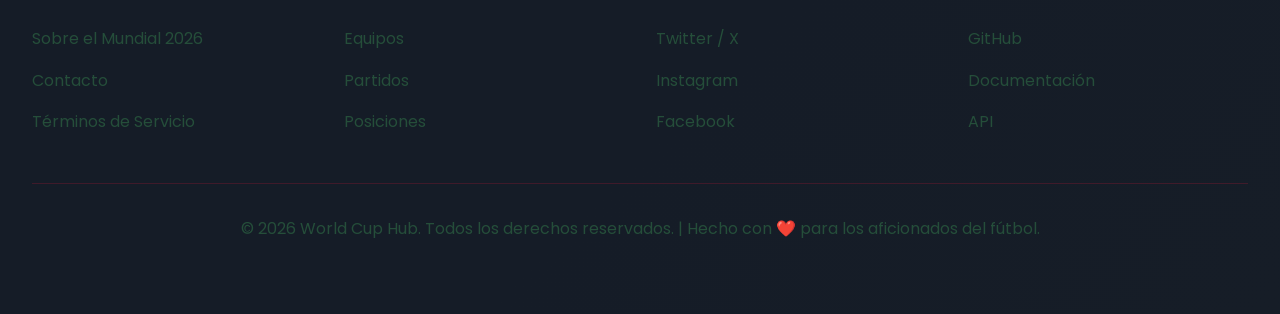
==== commit 61563b1d: "se agrego goleadores destacados" ====
--- a/index.html
+++ b/index.html
@@ -52,6 +52,7 @@
           <li><a href="pages/matches.html">Partidos</a></li>
           <li><a href="pages/standings.html">Posiciones</a></li>
           <li><a href="pages/stadiums.html">Estadios</a></li>
+          <li><a href="pages/goleadores.html">Goleadores destacados</a></li>
           <li><a href="pages/news.html">Noticias</a></li>
         </ul>
       </div>
--- a/css/styles.css
+++ b/css/styles.css
@@ -5,56 +5,48 @@
 
 /* ===== VARIABLES CSS - IDENTIDAD OFICIAL 2026 ===== */
 :root {
-  /* Colores Oficiales FIFA World Cup 2026 */
-  --primary-red: #E5173B;        /* Rojo oficial */
-  --primary-blue: #004687;       /* Azul oficial */
-  --primary-silver: #B4B4B6;     /* Plateado oficial */
-  --accent-gold: #FFD700;        /* Dorado para acentos */
-  
-  /* Paleta secundaria */
-  --dark-bg: #0f1621;            /* Fondo oscuro */
-  --secondary-bg: #1a2332;       /* Fondo secundario */
-  --tertiary-bg: #2d3d5f;        /* Fondo terciario */
-  
-  /* Gradientes basados en identidad oficial */
-  --gradient-primary: linear-gradient(135deg, #E5173B 0%, #004687 50%, #B4B4B6 100%);
-  --gradient-secondary: linear-gradient(135deg, #E5173B 0%, #FFD700 50%, #004687 100%);
-  --gradient-accent: linear-gradient(135deg, #004687 0%, #E5173B 50%, #FFD700 100%);
-  
-  /* Colores de acentos mejorados */
-  --accent-red: #FF4444;
-  --accent-blue: #0066FF;
-  --accent-green: #00DD88;
-  --accent-gold: #FFD700;
-  --neon-cyan: #00f0ff;
-  --neon-purple: #9d4edd;
-  --neon-pink: #ff2d85;
-  --neon-green: #2dff99;
-  
-  /* Colores de texto */
-  --text-primary: #ffffff;
-  --text-secondary: #d0d0d0;
-  --text-tertiary: #808080;
-  
-  /* Sombras y efectos */
-  --shadow-sm: 0 4px 15px rgba(229, 23, 59, 0.15);
-  --shadow-md: 0 8px 30px rgba(0, 70, 135, 0.2);
-  --shadow-lg: 0 15px 50px rgba(229, 23, 59, 0.25);
-  --glow-red: 0 0 20px rgba(229, 23, 59, 0.4);
-  --glow-blue: 0 0 20px rgba(0, 70, 135, 0.4);
-  
+
+  /* Paleta inspirada en Brasil 2014 (versión clara) */
+  --brazil-yellow: #FFCC00;
+  --brazil-green: #009b3a;
+  --brazil-blue: #002776;
+  --brazil-sky: #00AEEF;
+
+  /* Fondos y acentos claros */
+  --primary-light: #e8f7ff;
+  --secondary-light: #f7ffec;
+  --accent-gradient: linear-gradient(90deg, rgba(255,204,0,0.95) 0%, rgba(0,155,58,0.95) 100%);
+
+  /* Colores destacados */
+  --accent-yellow: var(--brazil-yellow);
+  --accent-green: var(--brazil-green);
+  --accent-blue: var(--brazil-blue);
+  --accent-sky: var(--brazil-sky);
+
+  /* Tipografía y contraste */
+  --text-primary: #072146;
+  --text-secondary: #254e3a;
+  --text-tertiary: #4b5563;
+
+  /* Sombras y efectos suaves */
+  --shadow-sm: 0 6px 18px rgba(2,56,102,0.06);
+  --shadow-md: 0 10px 40px rgba(2,56,102,0.09);
+  --shadow-lg: 0 18px 60px rgba(2,56,102,0.12);
+  --glow-sm: 0 0 8px rgba(255,204,0,0.12);
+  --glow-md: 0 0 18px rgba(0,155,58,0.12);
+
   /* Espaciados */
   --spacing-xs: 0.5rem;
   --spacing-sm: 1rem;
   --spacing-md: 1.5rem;
   --spacing-lg: 2rem;
   --spacing-xl: 3rem;
-  
+
   /* Border radius */
   --radius-sm: 0.5rem;
   --radius-md: 1rem;
   --radius-lg: 1.5rem;
-  
+
   /* Transiciones */
   --transition-fast: 0.2s ease-in-out;
   --transition-normal: 0.3s ease-in-out;
@@ -74,7 +66,9 @@
 
 body {
   font-family: 'Poppins', 'Segoe UI', sans-serif;
-  background: linear-gradient(135deg, #0f1621 0%, #1a2332 50%, #0d0f1a 100%);
+
+  background: linear-gradient(180deg, var(--primary-light) 0%, var(--secondary-light) 100%);
+
   background-attachment: fixed;
   color: var(--text-primary);
   line-height: 1.6;
@@ -83,15 +77,17 @@
 
 /* Eliminamos scrollbar feo y agregamos personalizado */
 ::-webkit-scrollbar {
-  width: 10px;
+  width: 12px;
 }
 
 ::-webkit-scrollbar-track {
-  background: rgba(229, 23, 59, 0.1);
+
+  background: rgba(2,56,102,0.03);
 }
 
 ::-webkit-scrollbar-thumb {
-  background: var(--primary-red);
+  background: linear-gradient(180deg, var(--brazil-yellow), var(--brazil-green));
+
   border-radius: 10px;
 }
 
@@ -108,12 +104,14 @@
 
 h1 {
   font-size: 3.5rem;
-  background: var(--gradient-primary);
+  background: linear-gradient(90deg, var(--brazil-yellow), var(--brazil-blue));
   -webkit-background-clip: text;
   -webkit-text-fill-color: transparent;
   background-clip: text;
   text-transform: uppercase;
-  text-shadow: 0 0 30px rgba(229, 23, 59, 0.3);
+
+  text-shadow: 0 2px 8px rgba(2,56,102,0.06);
+
 }
 
 h2 {
@@ -196,7 +194,7 @@
 }
 
 .nav-links a {
-  color: var(--text-secondary);
+  color: var(--text-primary);
   text-decoration: none;
   font-family: 'Poppins', sans-serif;
   font-weight: 500;
@@ -724,7 +722,7 @@
 .standings-table th {
   padding: var(--spacing-md);
   text-align: left;
-  font-weight: 700;
+  font-weight: 800;
   color: var(--text-primary);
   border-bottom: 2px solid var(--primary-red);
 }
@@ -909,6 +907,45 @@
   margin-bottom: var(--spacing-md);
 }
 
+/* ===== HIGHLIGHTS PARA POSICIONES ALTAS ===== */
+.standings-table tbody tr.top-1 {
+  background: linear-gradient(90deg, rgba(255,215,0,0.12), rgba(255,236,153,0.06));
+  box-shadow: 0 6px 18px rgba(255,204,0,0.08);
+}
+
+.standings-table tbody tr.top-2 {
+  background: linear-gradient(90deg, rgba(192,192,192,0.08), rgba(224,224,224,0.04));
+}
+
+.standings-table tbody tr.top-3 {
+  background: linear-gradient(90deg, rgba(205,127,50,0.07), rgba(222,170,125,0.03));
+}
+
+/* Responsive: permitir scroll horizontal en tablas pequeñas */
+.table-responsive {
+  overflow-x: auto;
+  -webkit-overflow-scrolling: touch;
+}
+
+/* Controles de búsqueda y filtro (estilos por defecto ya inline, esto es complemento) */
+.standings-controls input,
+.standings-controls select {
+  transition: box-shadow var(--transition-fast), transform var(--transition-fast);
+}
+.standings-controls input:focus,
+.standings-controls select:focus {
+  box-shadow: 0 0 12px rgba(157,78,221,0.15);
+  transform: translateY(-2px);
+  outline: none;
+}
+
+/* Animación suave para filas al aparecer */
+@keyframes rowFadeIn {
+  from { opacity: 0; transform: translateY(8px); }
+  to { opacity: 1; transform: translateY(0); }
+}
+.standings-table tbody tr { animation: rowFadeIn 0.45s ease both; }
+
 .success {
   background: rgba(0, 255, 136, 0.1);
   border: 1px solid var(--neon-green);
@@ -917,3 +954,45 @@
   color: var(--neon-green);
   margin-bottom: var(--spacing-md);
 }
+
+/* ===== DECORACIONES FLOTANTES (MASCOTAS y BALONES) ===== */
+.floating-decor {
+  position: relative;
+  pointer-events: none;
+}
+
+.floating-decor .mascot,
+.floating-decor .ball {
+  position: absolute;
+  width: 96px;
+  height: 96px;
+  border-radius: 50%;
+  display: flex;
+  align-items: center;
+  justify-content: center;
+  background-size: cover;
+  background-position: center;
+  box-shadow: var(--shadow-md);
+  transition: transform 0.4s ease, opacity 0.4s ease;
+  opacity: 0.95;
+}
+
+.floating-decor .mascot { border: 4px solid rgba(255,255,255,0.6); }
+.floating-decor .ball { border: 3px solid rgba(2,56,102,0.06); width: 56px; height: 56px; }
+
+/* Animaciones suaves de flotación */
+.float-anim-1 { animation: floatY 6s ease-in-out infinite; }
+.float-anim-2 { animation: floatY 8s ease-in-out infinite; }
+.float-anim-3 { animation: floatY 7s ease-in-out infinite; }
+
+@keyframes floatY {
+  0% { transform: translateY(0) rotate(0deg); }
+  50% { transform: translateY(-18px) rotate(6deg); }
+  100% { transform: translateY(0) rotate(0deg); }
+}
+
+/* Ajustes responsive: ocultar decoraciones en pantallas muy pequeñas */
+@media (max-width: 720px) {
+  .floating-decor .mascot { display: none; }
+  .floating-decor .ball { opacity: 0.7; transform: scale(0.9); }
+}
